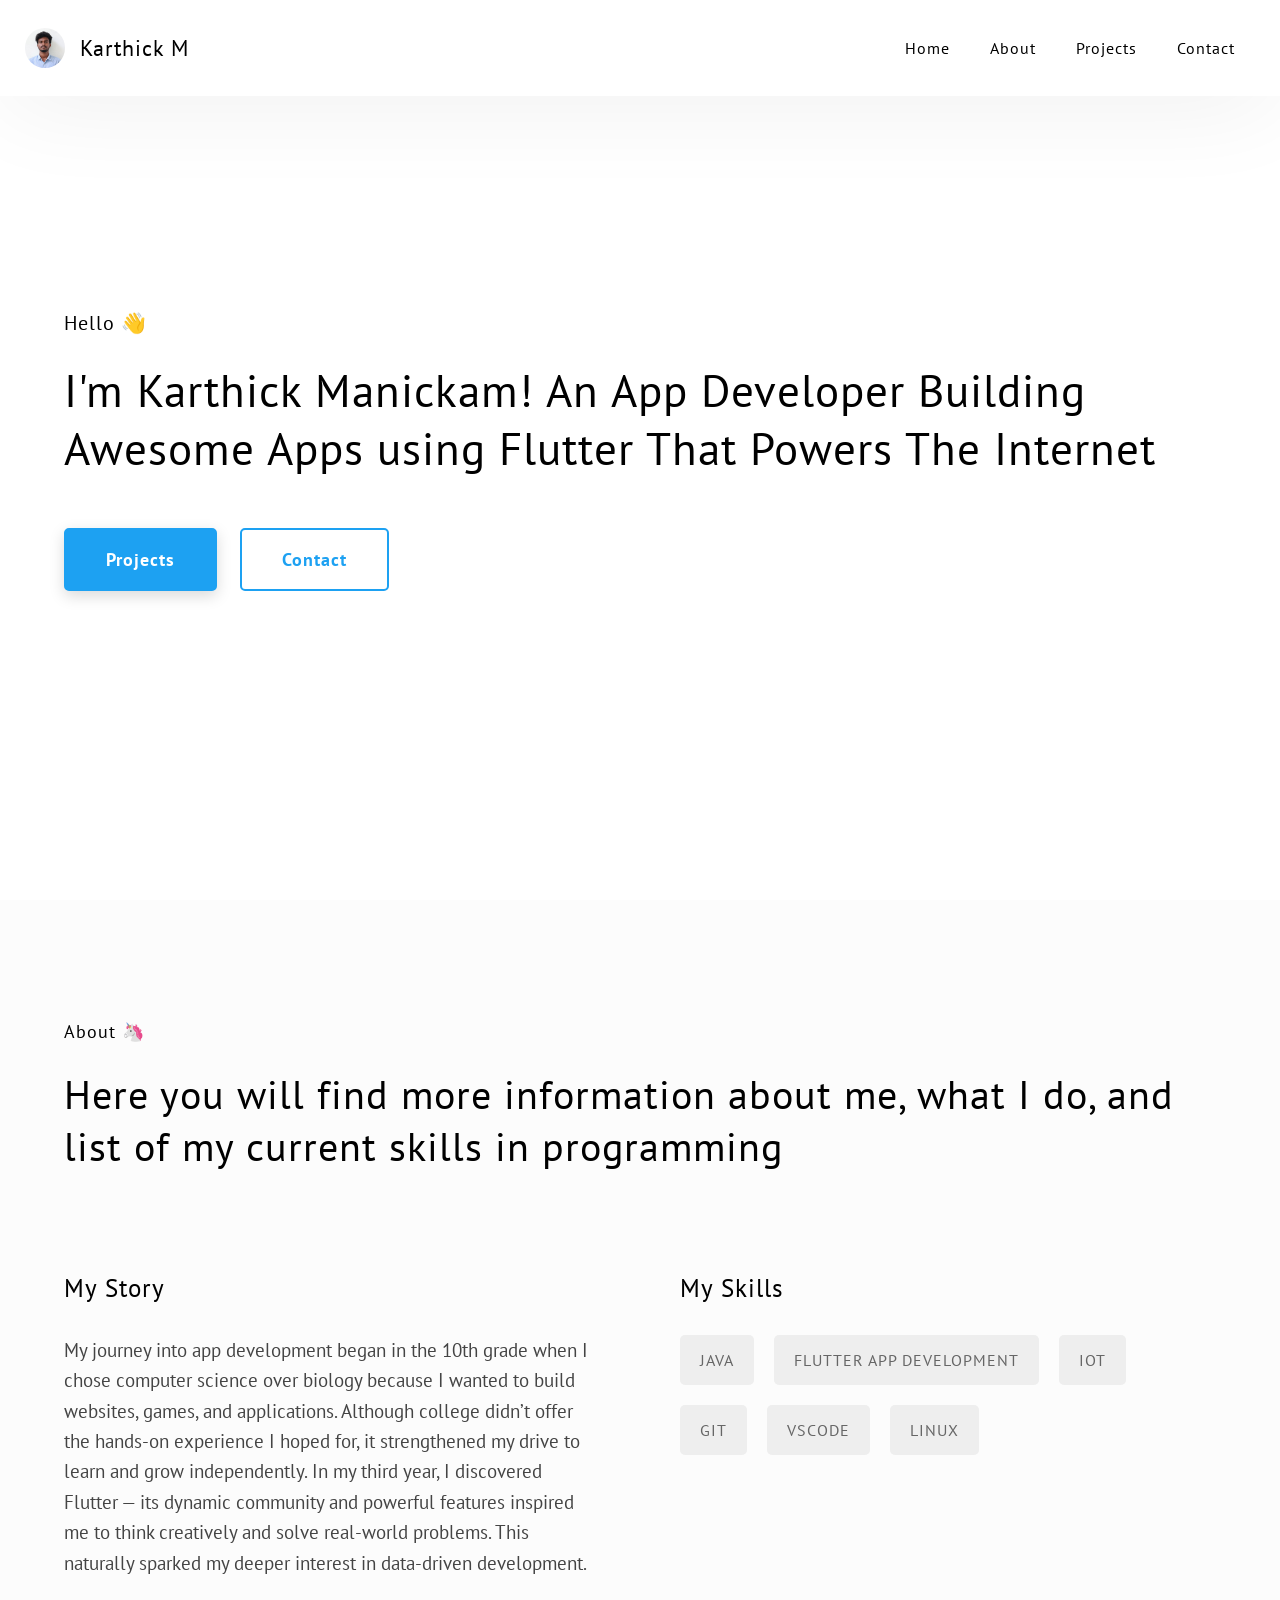
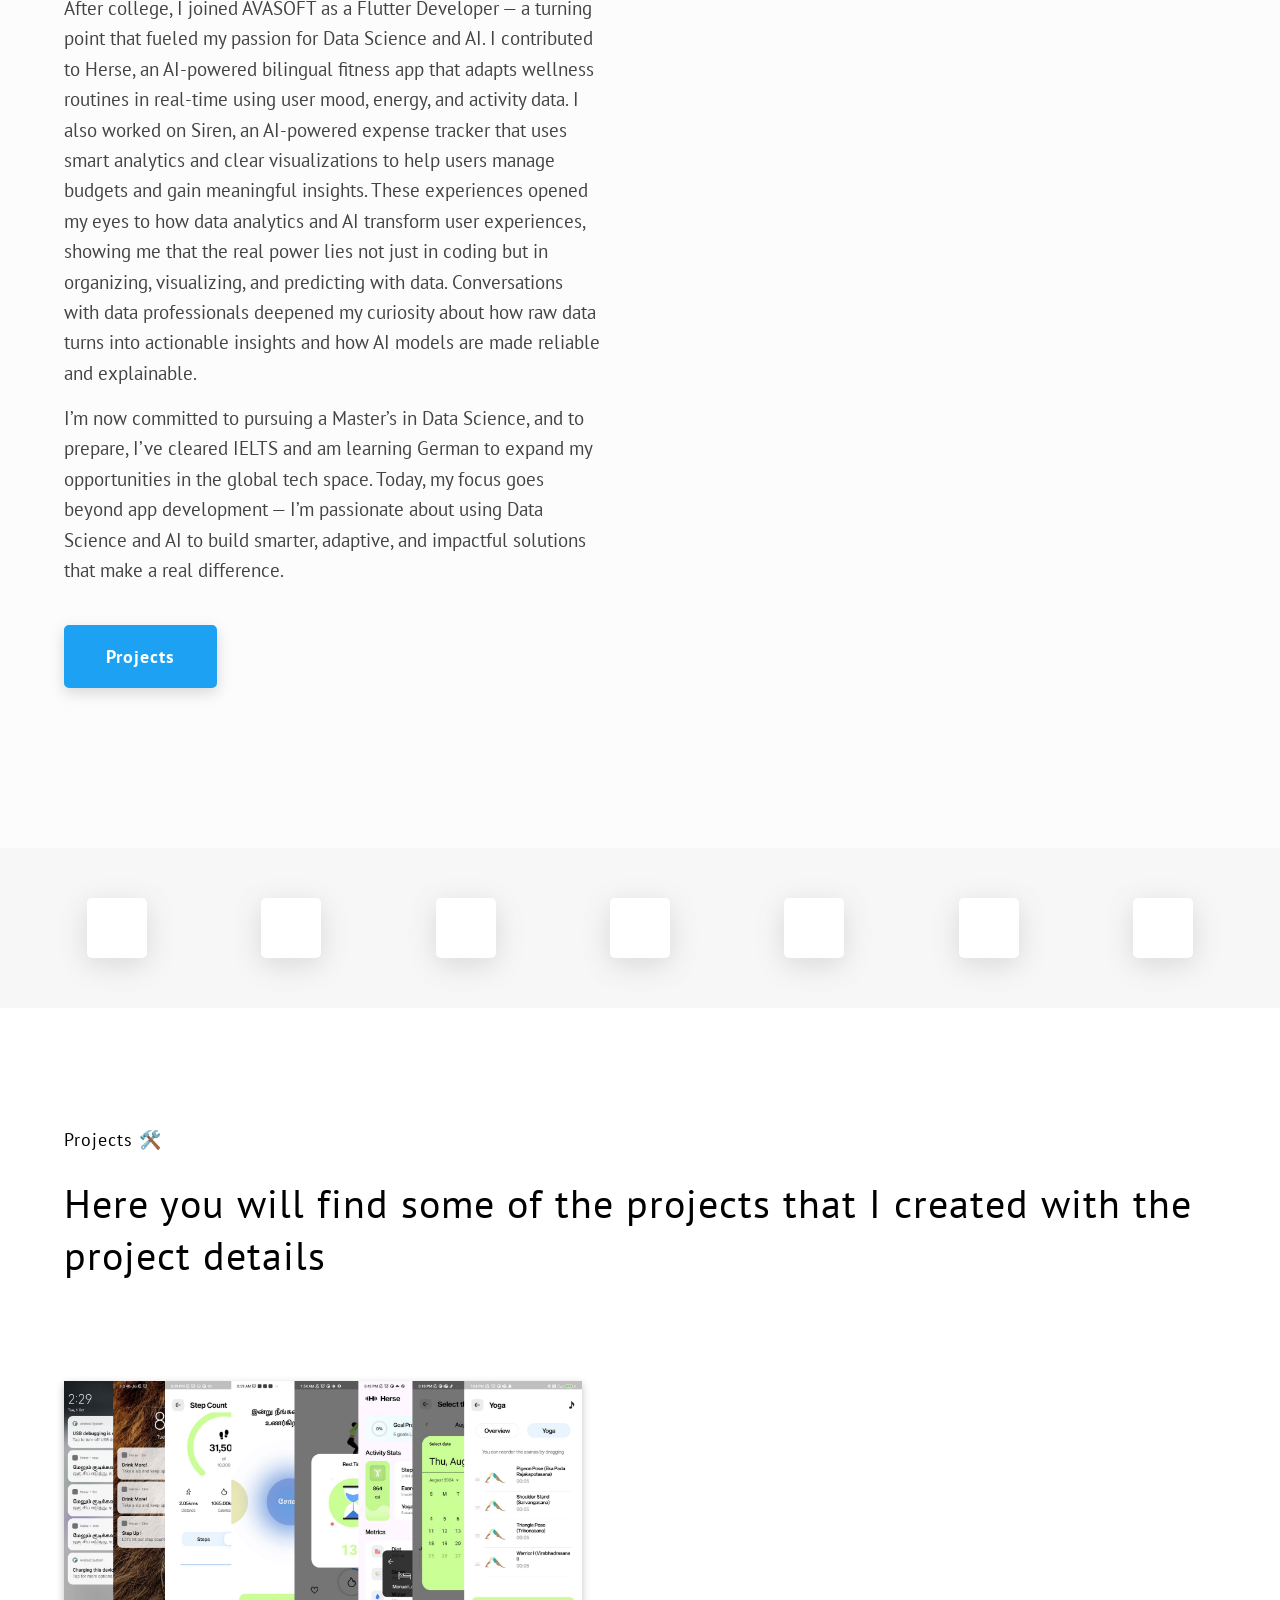
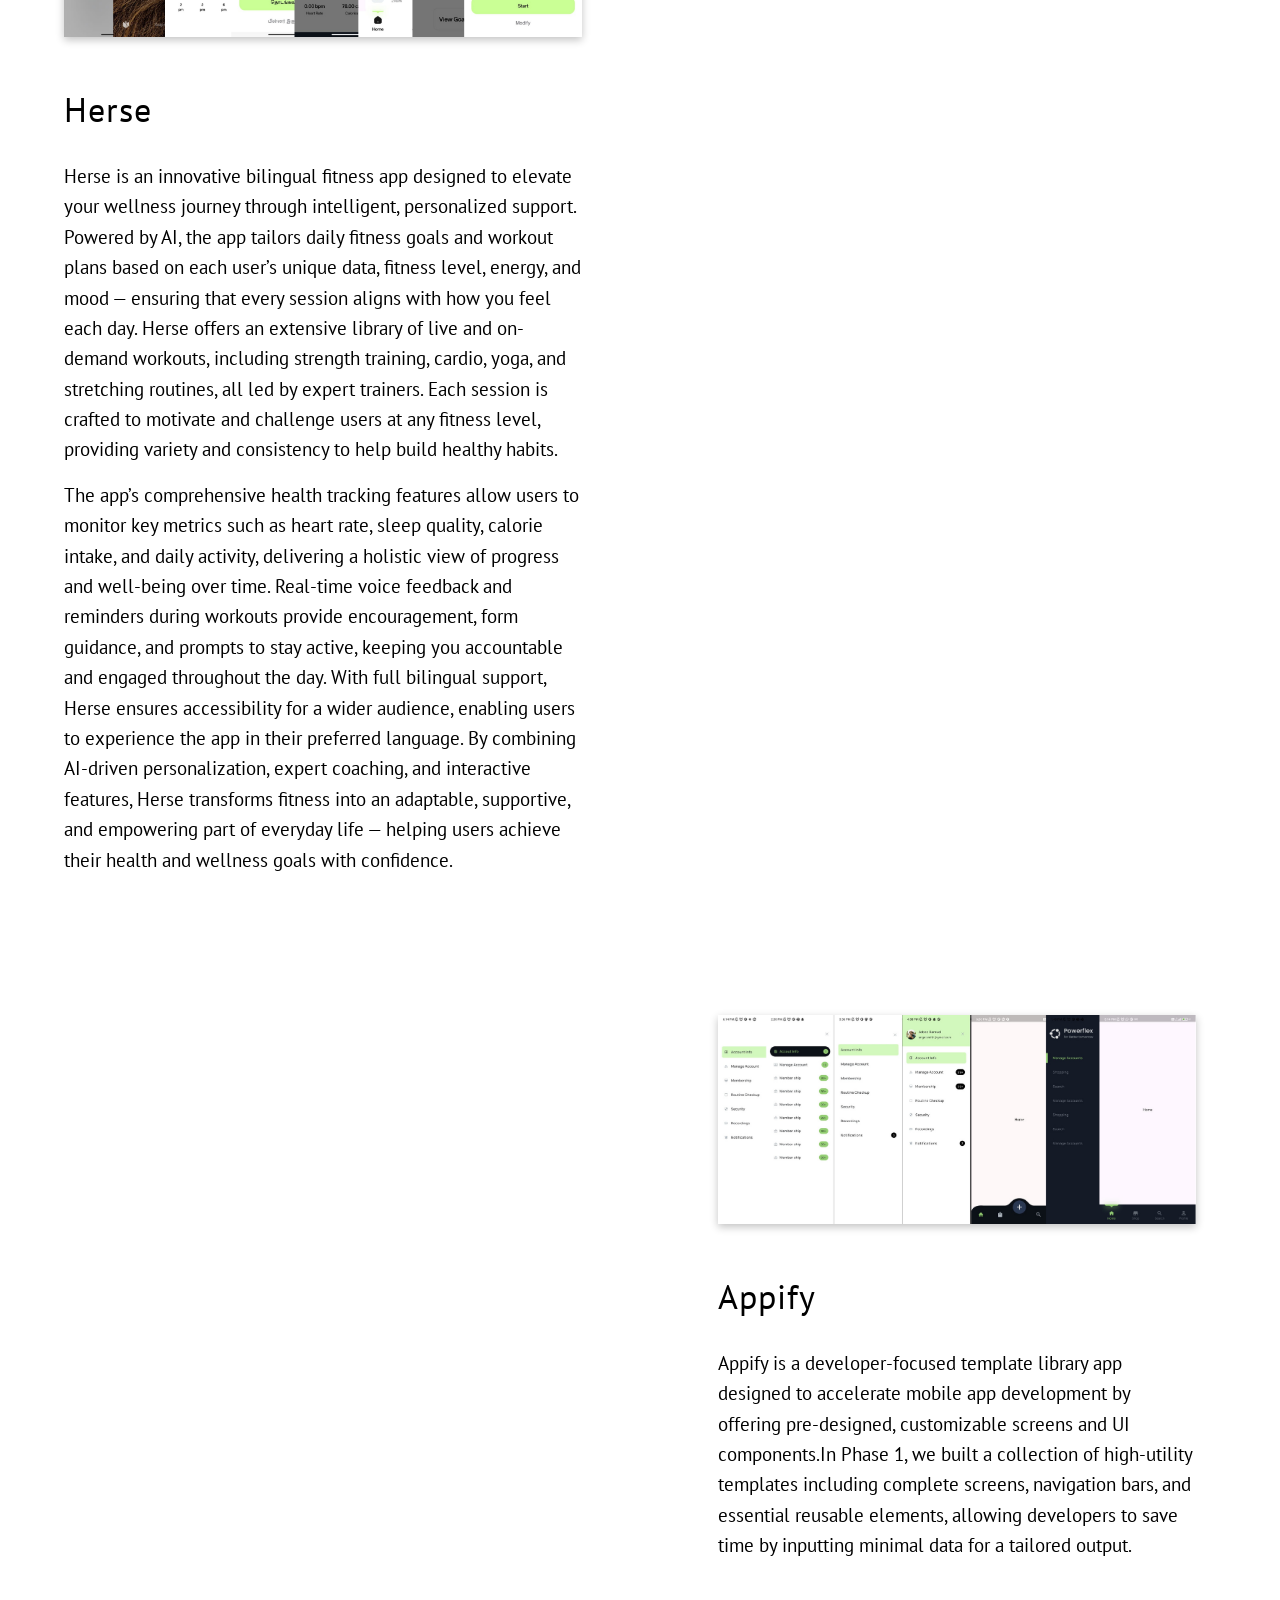
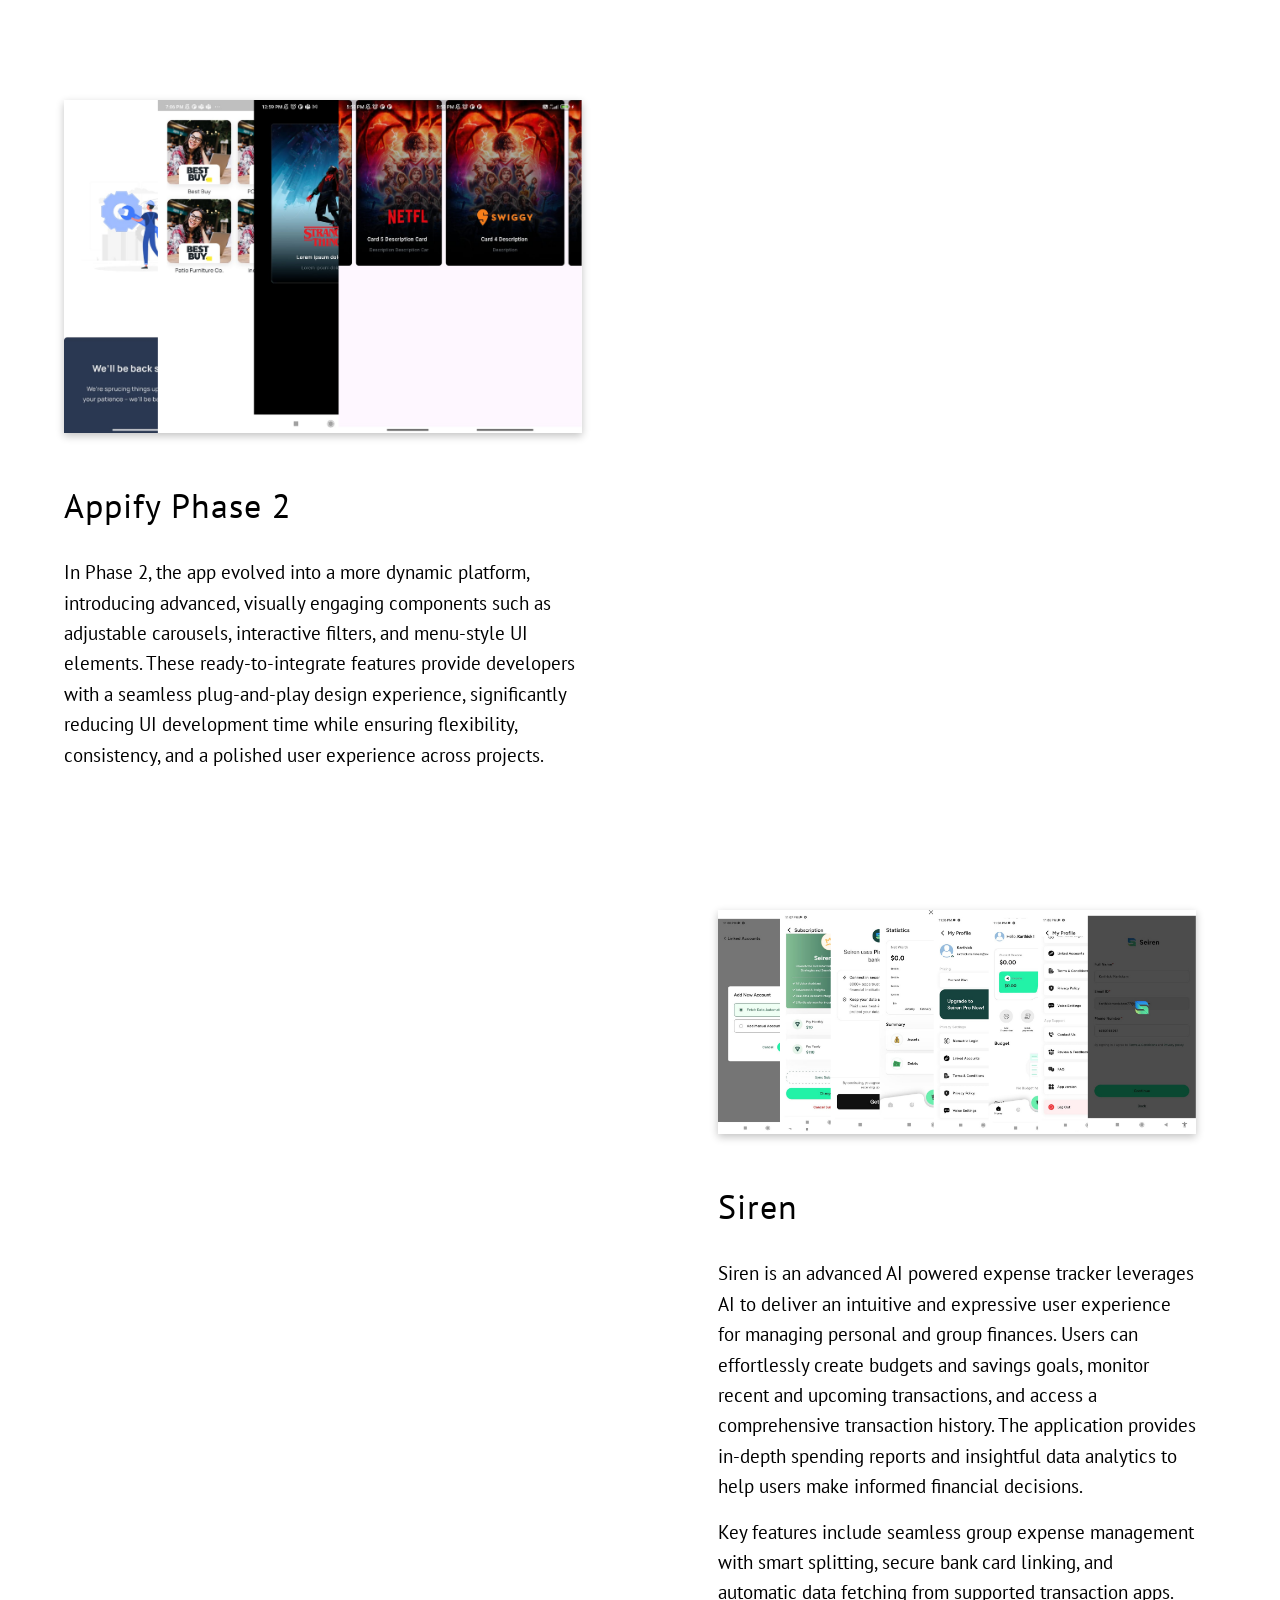
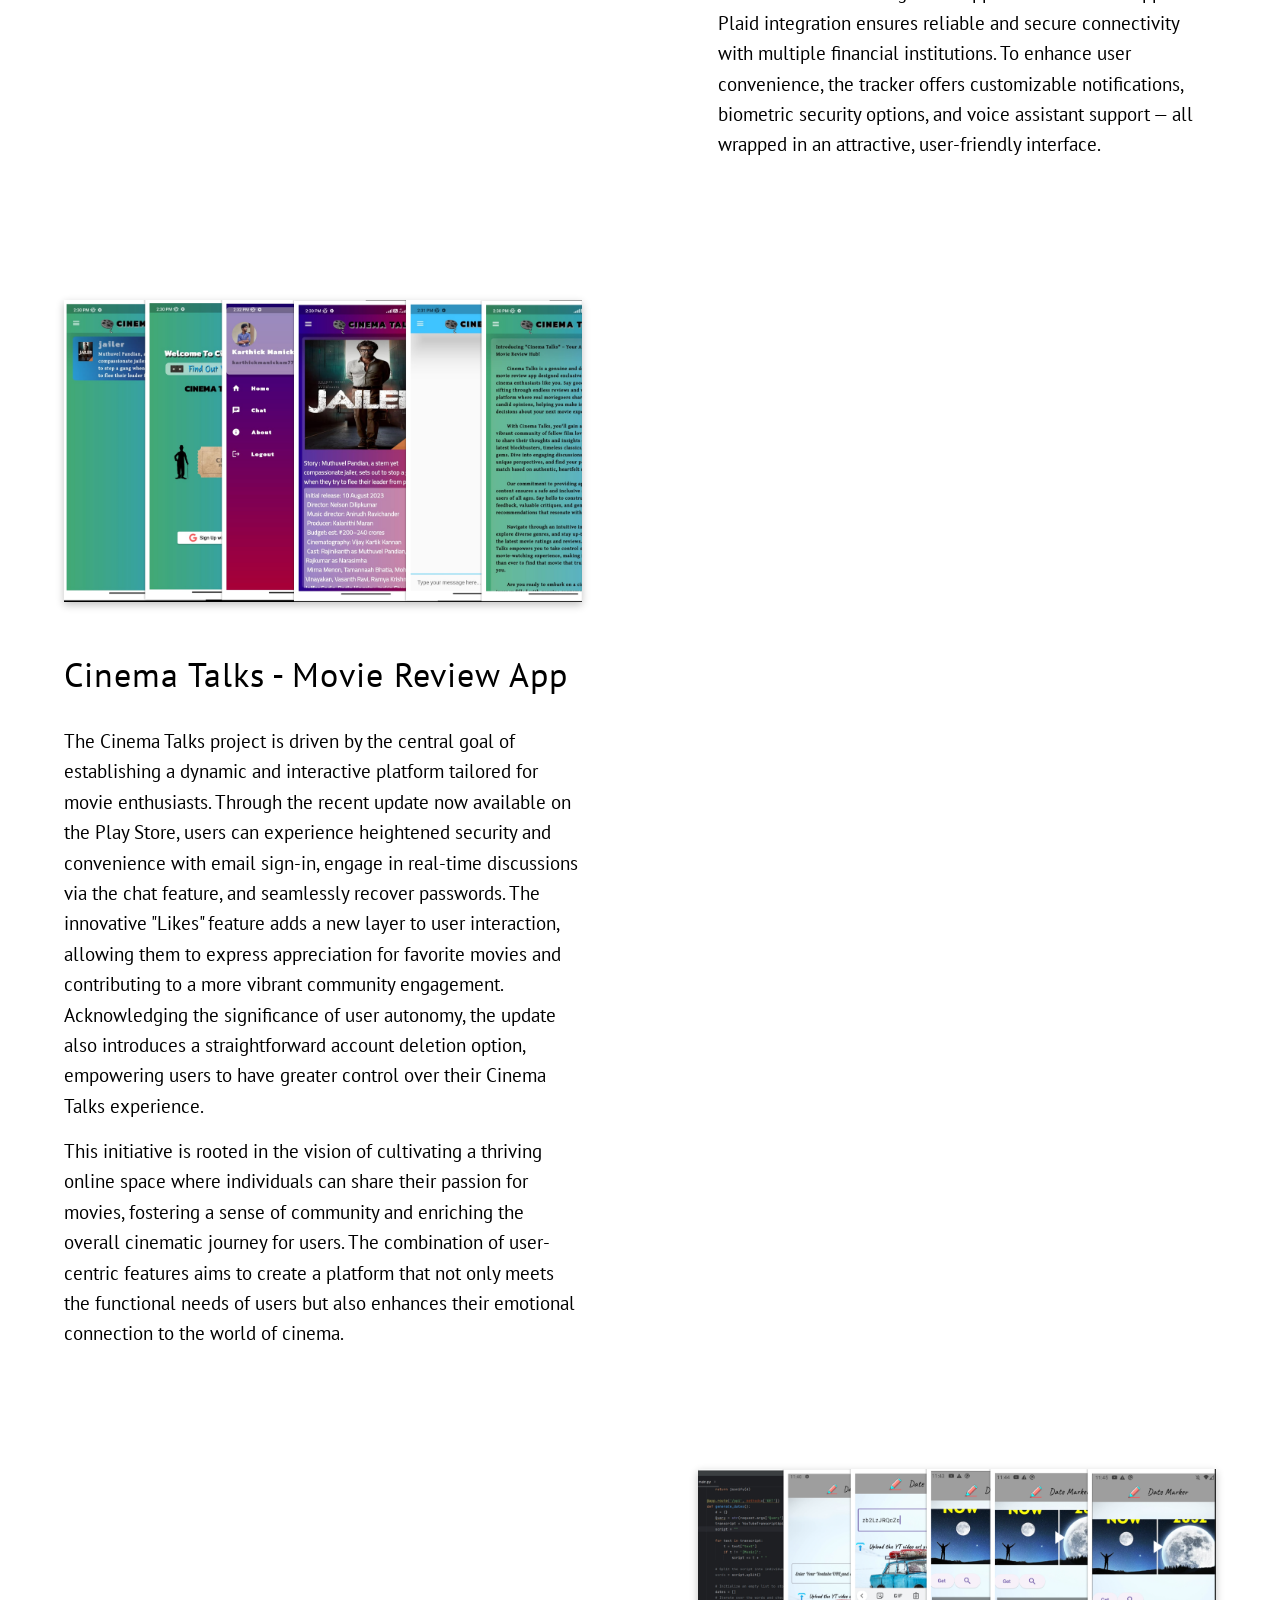
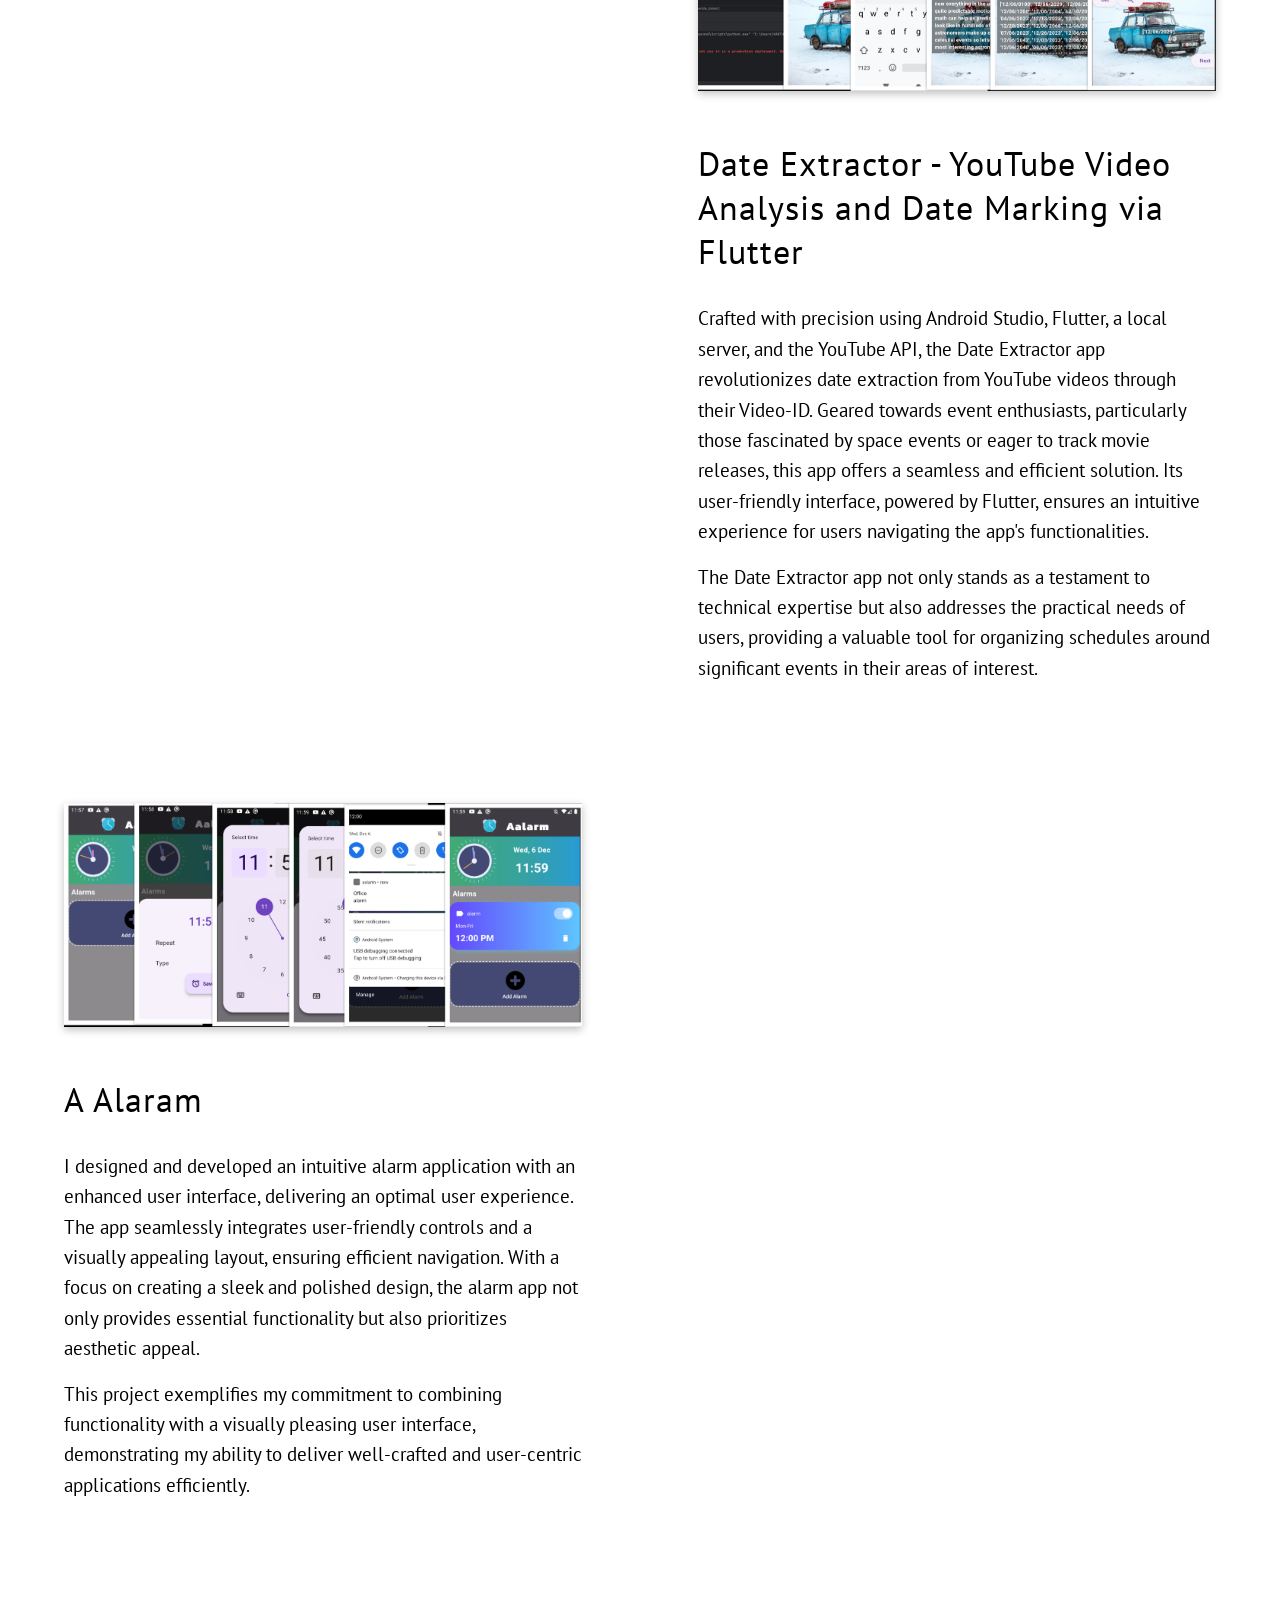
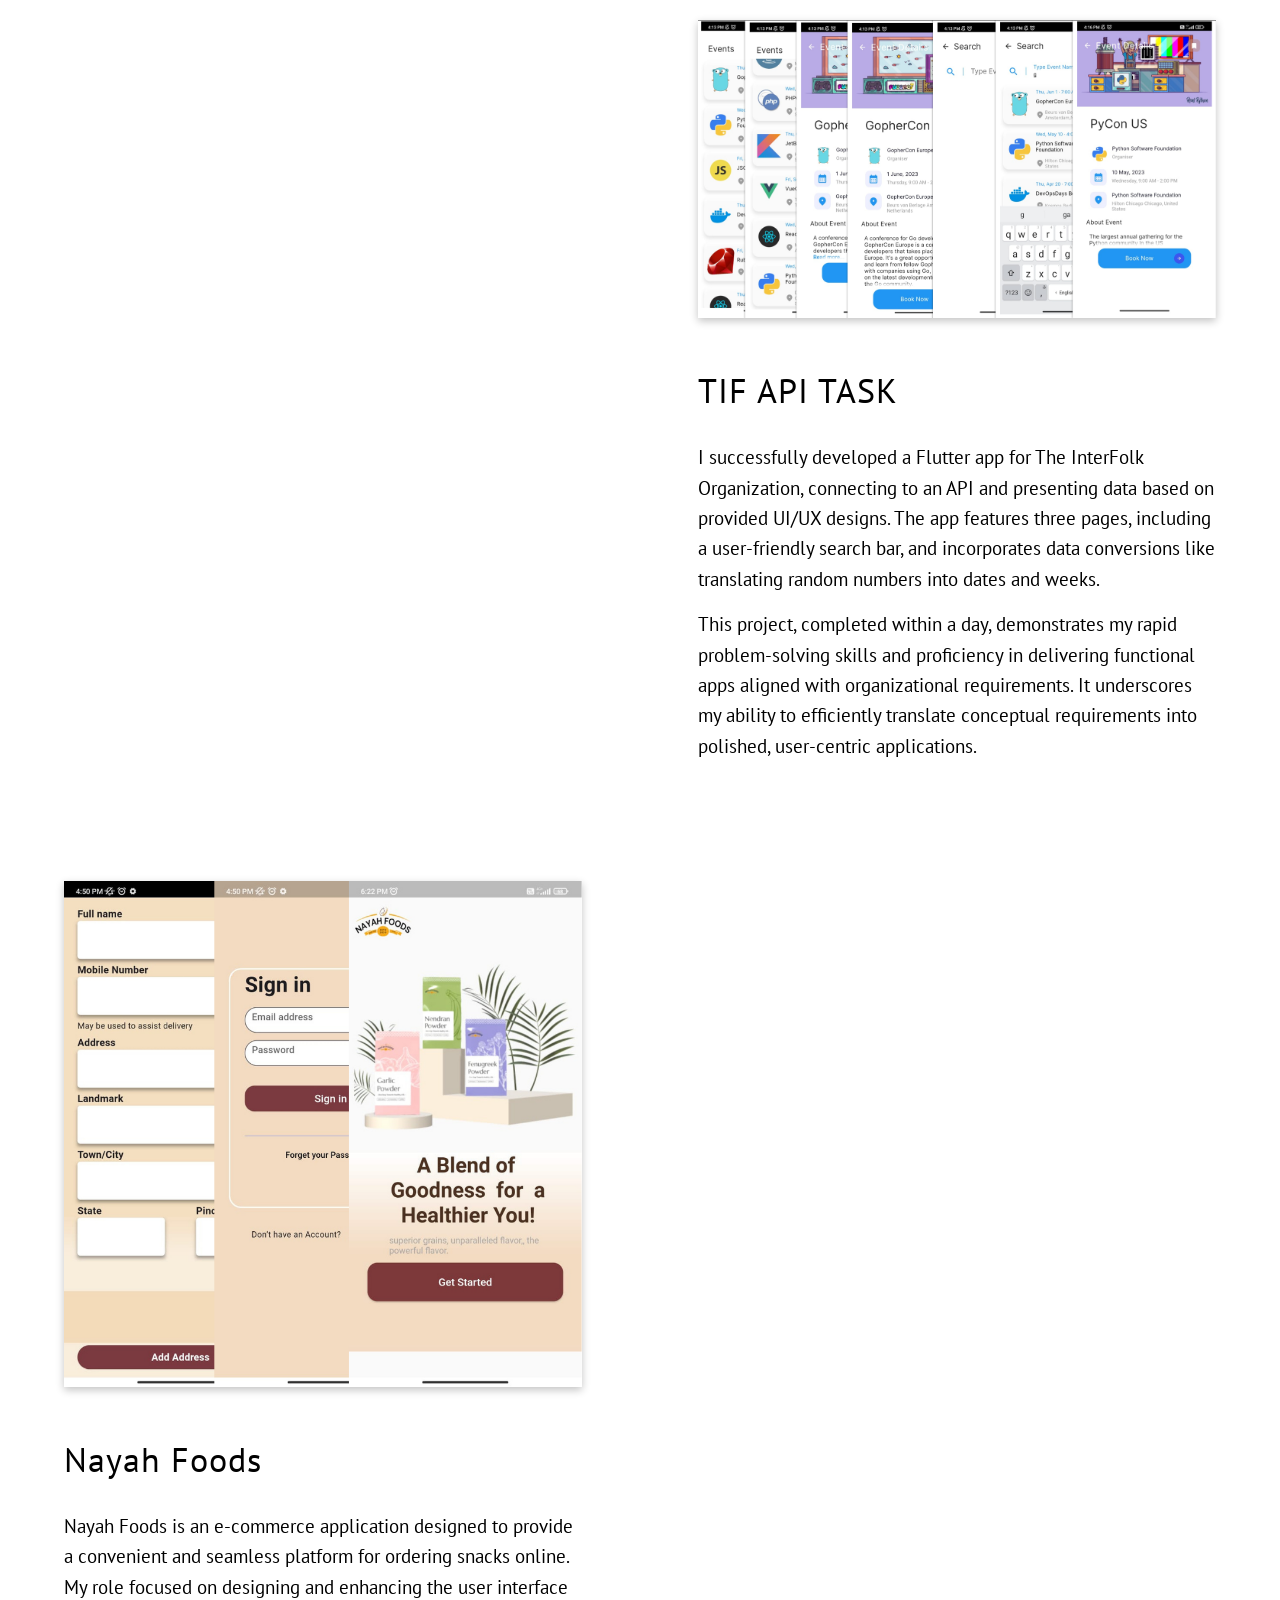
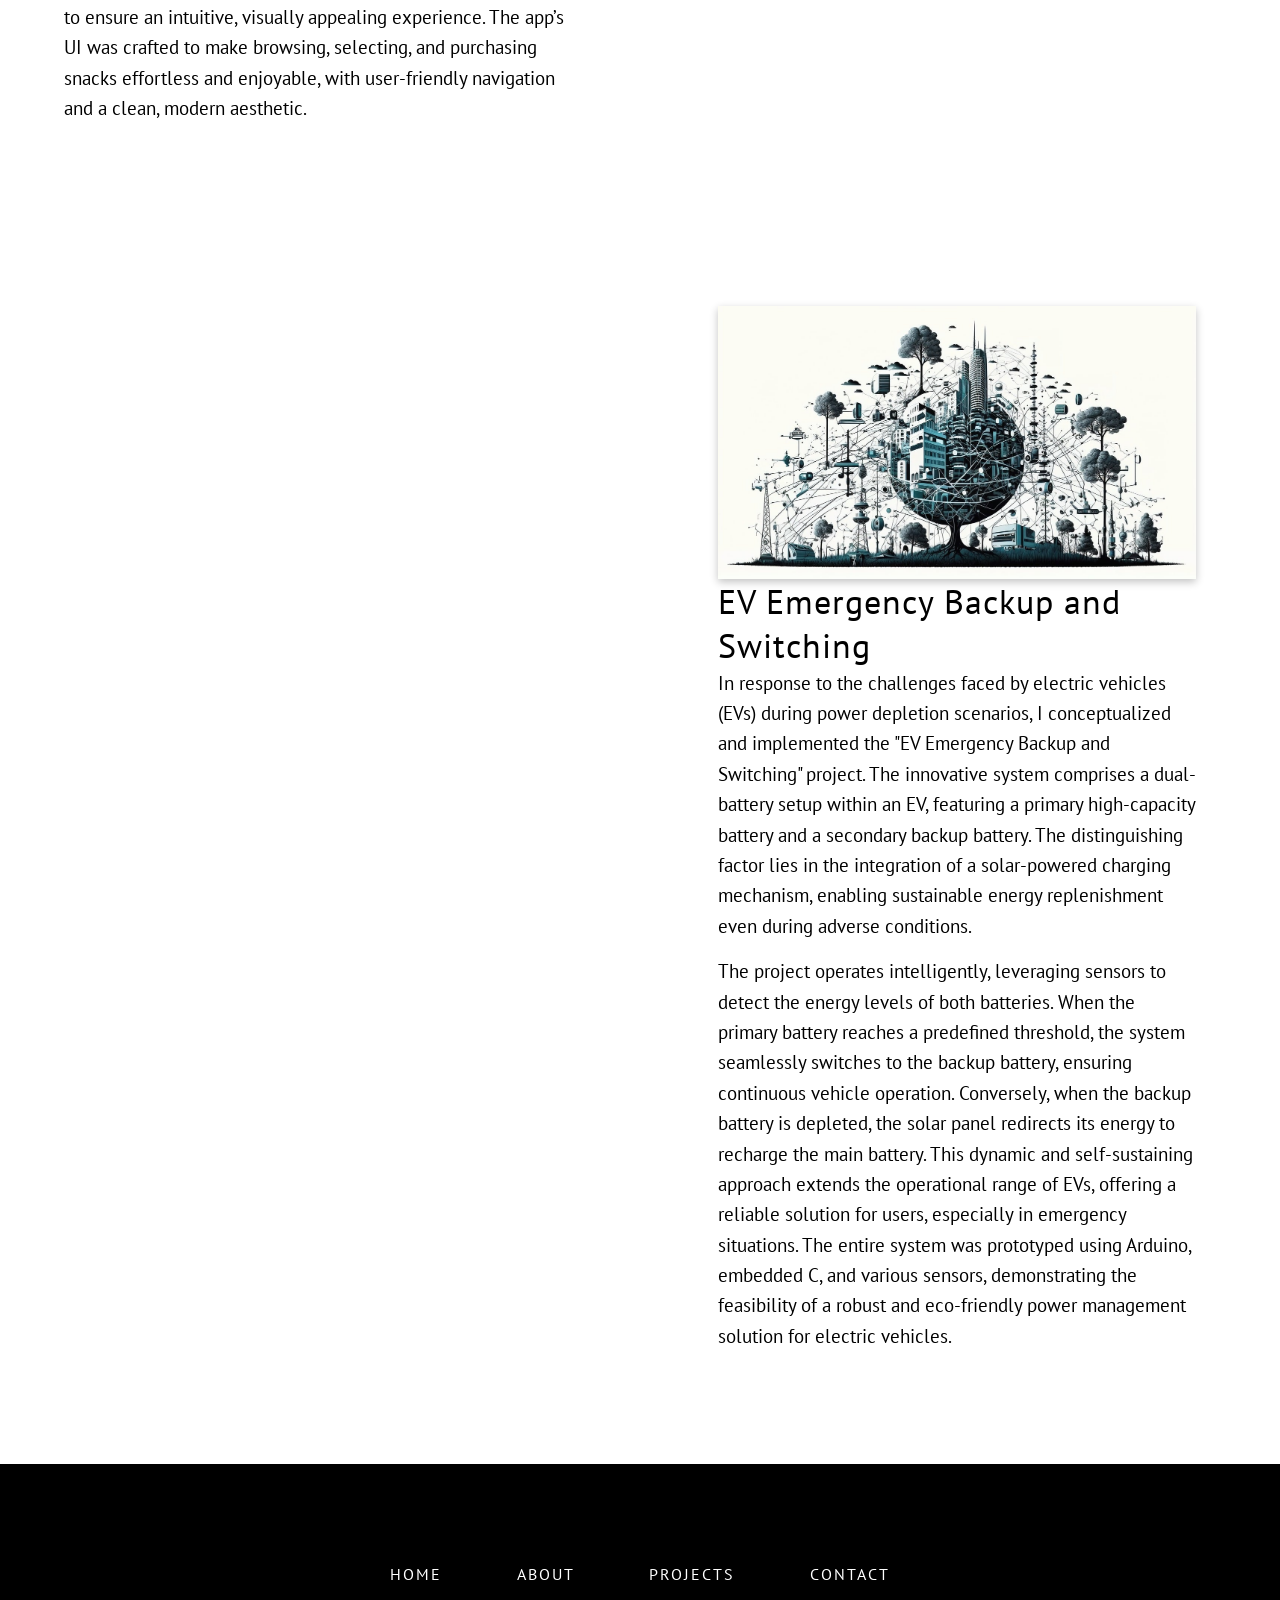
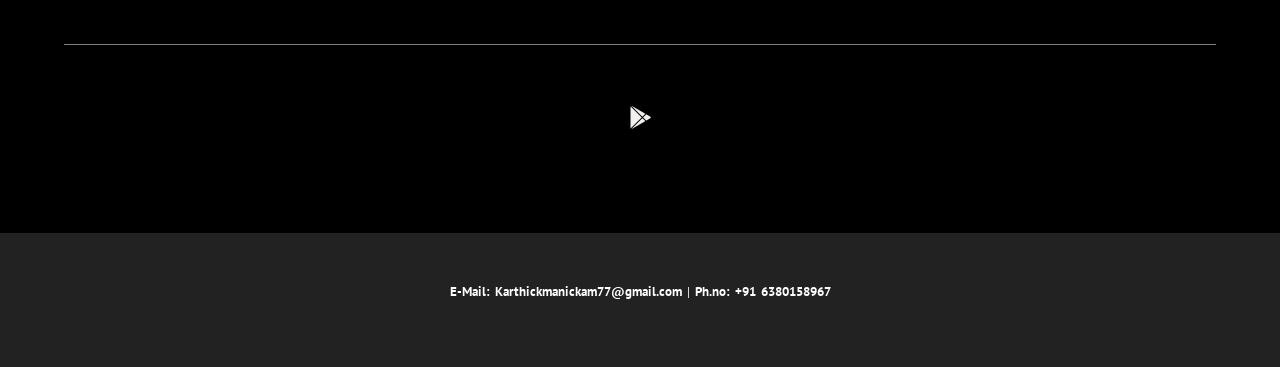
==== WowFolio-main/firehost/public/index.html @ f72e6ee5 "first commit" ====
<!DOCTYPE html>
<html lang="en">

<head>
  <meta charset="UTF-8" />
  <meta http-equiv="X-UA-Compatible" content="IE=edge" />
  <meta name="viewport" content="width=device-width, initial-scale=1.0" />
  <link rel="stylesheet" href="style.css" />
  <link rel="preconnect" href="https://fonts.googleapis.com" />
  <link rel="preconnect" href="https://fonts.gstatic.com" crossorigin />
  <link href="https://fonts.googleapis.com/css2?family=PT+Sans:wght@400;700&display=swap" rel="stylesheet" />
  <link rel="stylesheet" href="https://cdn.jsdelivr.net/gh/devicons/devicon@v2.14.0/devicon.min.css" />
  <!-- <title>My Portfolio - App Developer</title> -->
  <meta name="description" content="My Portfolio" />
</head>

<body>
  <header class="main-header" >
    <div class="main-header__logo-container">
      <div class="main-header__logo-img-cont">
        <img
          src="./assets/current.jpg"
          alt="logo Image" class="main-header__logo-img" />
      </div>
      <h4 class="main-header__logo-text">Karthick M</h4>
    </div>
    <nav class="main-header__navigation">
      <ul class="main-header__navigation-links">
        <li class="main-header__navigation-link"><a href="./index.html"> Home </a></li>
        <li class="main-header__navigation-link"><a href="./index.html#about"> About </a></li>
        <li class="main-header__navigation-link">
          <a href="./index.html#projects"> Projects </a>
        </li>
        <li class="main-header__navigation-link"><a href="./index.html#contact" href=""> Contact </a></li>
      </ul>
    </nav>
    <div class="main-header__sm-scr-nav-btn">
      <div class="main-header__sm-scr-nav-btn-line"></div>
      <div class="main-header__sm-scr-nav-btn-line"></div>
    </div>
    <div class="main-header__sm-menu">
      <div class="main-header__sm-menu-close">

      </div>
      <ul class="main-header__sm-menu-links">
        <li>
          <a class="main-header__sm-menu-link main-header__sm-menu-link--1" name="home-hero">Home</a>
        </li>

        <li>
          <a class="main-header__sm-menu-link main-header__sm-menu-link--2" name="about">About</a>
        </li>
        <li>
          <a class="main-header__sm-menu-link main-header__sm-menu-link--3" name="projects">Projects</a>
        </li>
        <li>
          <a class="main-header__sm-menu-link main-header__sm-menu-link--4" name="contact">Contact</a>
        </li>
      </ul>
    </div>
    <!-- <button class="btn btn-theme btn-sm">Download CV</button> -->
  </header>

  <!--Remove or Comment out this theme selector code when you are done with choosing the right color for your theme so this color selector don't appear when you host the site online-->
  <!-- <div class="themeClrSelector">
    <input placeholder="Color Selector" type="color" value="#1DA1F2" class="themeClrSelector__input" />
    <img alt="theme color tester" src="https://img.icons8.com/fluent/48/000000/rgb-circle-1.png"
      class="themeClrSelector__img" />
  </div> -->
  <!---->

  <section id="home-hero" class="home-hero">
    <div class="home-hero__content">
      <div class="home-hero__info">
        <h1 class="heading-primary home-hero__heading-primary">
          <span class="heading-primary__sm"> Hello 👋</span>
          <span class="heading-primary__main">
            I'm Karthick Manickam! An App Developer Building Awesome Apps using Flutter That Powers The Internet
          </span>
        </h1>
        <a href="./index.html#projects"><button class="btn btn-theme home-hero__btn-theme">Projects</button></a>
        <a href="./index.html#contact"><button class="btn btn-inv home-hero__btn-theme">Contact</button></a>
      </div>
    </div>
  </section>
  <section id="about" class="about main-section">
    <div class="main-container">
      <h2 class="heading-secondary projects__heading-secondary">
        <span class="heading-secondary__sm"> About 🦄</span>
        <span class="heading-secondary__main">
          Here you will find more information about me, what I do, and list of my current skills in programming
      </h2>
      <div class="main-section__content">
        <div class="about__info">
          <div class="about__main-info">
            <h3 class="heading-quaternary about__heading-quaternary">
              My Story
            </h3>
            <p class="text-primary about__text-primary">
              <span>
                My journey into app development began in the 10th grade when I chose computer science over biology because I wanted to build websites, games, and applications. Although college didn’t offer the hands-on experience I hoped for, it strengthened my drive to learn and grow independently.

In my third year, I discovered Flutter — its dynamic community and powerful features inspired me to think creatively and solve real-world problems. This naturally sparked my deeper interest in data-driven development.
              </span>
              <span>
                After college, I joined AVASOFT as a Flutter Developer — a turning point that fueled my passion for Data Science and AI. I contributed to Herse, an AI-powered bilingual fitness app that adapts wellness routines in real-time using user mood, energy, and activity data. I also worked on Siren, an AI-powered expense tracker that uses smart analytics and clear visualizations to help users manage budgets and gain meaningful insights.

These experiences opened my eyes to how data analytics and AI transform user experiences, showing me that the real power lies not just in coding but in organizing, visualizing, and predicting with data. Conversations with data professionals deepened my curiosity about how raw data turns into actionable insights and how AI models are made reliable and explainable.
              </span>
              <span>
                I’m now committed to pursuing a Master’s in Data Science, and to prepare, I’ve cleared IELTS and am learning German to expand my opportunities in the global tech space.

Today, my focus goes beyond app development — I’m passionate about using Data Science and AI to build smarter, adaptive, and impactful solutions that make a real difference.
              </span>
            </p>
            <a href="./index.html#projects"><button class="btn btn-theme about__btn-theme">Projects</button></a>
          </div>
          <div class="about__skill-info">
            <h3 class="heading-quaternary about__heading-quaternary">
              My Skills
            </h3>
            <ul class="about__skills">
              <li class="about__skill">JAVA</li>
              <li class="about__skill">Flutter APP Development</li>
              <li class="about__skill">IoT</li>
              
              <li class="about__skill">git</li>
              <li class="about__skill">vscode</li>
              <li class="about__skill">linux</li>
              
             
            </ul>
          </div>
        </div>
      </div>
    </div>
  </section>
  <section class="skills-showcase">
    <ul class="skills-showcase__list">
      <li class="skills-showcase__list-item">
        <i class="devicon-java-plain"></i>
      </li>
      <li class="skills-showcase__list-item">
        <i class="devicon-github-original"></i>
      </li>
      <li class="skills-showcase__list-item">
        <i class="devicon-vscode-plain"></i>
      </li>
      <li class="skills-showcase__list-item">
        <i class="devicon-embeddedc-plain"></i>
      </li>
      <li class="skills-showcase__list-item">
        <i class="devicon-git-plain"></i>
      </li>

      <li class="skills-showcase__list-item">
        <i class="devicon-android-plain"></i>
      </li>
      <li class="skills-showcase__list-item">
        <i class="devicon-python-plain"></i>
      </li>
    </ul>
  </section>
  <section id="projects" class="projects main-section" >
    <div class="main-container">
      <h2 class="heading-secondary projects__heading-secondary">
        <span class="heading-secondary__sm"> Projects 🛠️</span>
        <span class="heading-secondary__main">
          Here you will find some of the projects that I created with the project details
        </span>
      </h2>
      <div class="main-section__content" >
        <div class="projects__list">
                <!-- HERSE CONTENT -->
          <div class="projects__list-item">
            <div class="projects__list-item-count">
              <span class="projects__list-item-count-num"> 1 </span>
              <span class="projects__list-item-count-line"> </span>
              <span class="projects__list-item-count-end-dot"> </span>
            </div>
          <div class="projects__list-item-details">
            <div class="projects__list-item-img-cont">
              <img src="./assets/Herse.png" alt="Project Image" class="projects__list-item-img" />
            </div>
            <h3 class="heading-tertiary projects__list-item-heading-tertiary">
              Herse
            </h3>
            <!-- <hr class="projects__title-text-divider" /> -->
    
            <p class="text-primary projects__list-item-text-primary">
              <span>
                Herse is an innovative bilingual fitness app designed to elevate your wellness journey through intelligent, personalized support. Powered by AI, the app tailors daily fitness goals and workout plans based on each user’s unique data, fitness level, energy, and mood — ensuring that every session aligns with how you feel each day.

                Herse offers an extensive library of live and on-demand workouts, including strength training, cardio, yoga, and stretching routines, all led by expert trainers. Each session is crafted to motivate and challenge users at any fitness level, providing variety and consistency to help build healthy habits.
              </span>
              <span>
                The app’s comprehensive health tracking features allow users to monitor key metrics such as heart rate, sleep quality, calorie intake, and daily activity, delivering a holistic view of progress and well-being over time. Real-time voice feedback and reminders during workouts provide encouragement, form guidance, and prompts to stay active, keeping you accountable and engaged throughout the day. 
                
                With full bilingual support, Herse ensures accessibility for a wider audience, enabling users to experience the app in their preferred language. By combining AI-driven personalization, expert coaching, and interactive features, Herse transforms fitness into an adaptable, supportive, and empowering part of everyday life — helping users achieve their health and wellness goals with confidence.

              </span>
            </p>
          </div>
          </div>


          <!-- APPIFY CONTENT -->
          <div class="projects__list-item projects__list-item--inv">
            <div class="projects__list-itemm-details">
              <div class="projects__list-item-img-cont">
                <img src="./assets/Appify.png" alt="Project Image" class="projects__list-item-img" />
              </div>
              <div class="projects__list-item-text-container"> <!-- Add this container -->
                <h3 class="heading-tertiary projects__list-item-heading-tertiary">
                  Appify
                </h3>
        
                <p class="text-primary projects__list-item-text-primary">
                  <span>
                    Appify is a developer-focused template library app designed to accelerate mobile app development by offering pre-designed, customizable screens and UI components.In Phase 1, we built a collection of high-utility templates including complete screens, navigation bars, and essential reusable elements, allowing developers to save time by inputting minimal data for a tailored output.
                  </span>
                </p>
              </div>
            </div>
          </div>

          <!-- APPIFY PHASE 2 CONTENT -->

          <div class="projects__list-item">
            <div class="projects__list-item-count">
              <span class="projects__list-item-count-num"> 2 </span>
              <span class="projects__list-item-count-line"> </span>
              <span class="projects__list-item-count-end-dot"> </span>
            </div>
          <div class="projects__list-item-details">
            <div class="projects__list-item-img-cont">
              <img src="./assets/Appify 2.png" alt="Project Image" class="projects__list-item-img" />
            </div>
            <h3 class="heading-tertiary projects__list-item-heading-tertiary">
              Appify Phase 2
            </h3>
            <!-- <hr class="projects__title-text-divider" /> -->
    
            <p class="text-primary projects__list-item-text-primary">
              <span>
                In Phase 2, the app evolved into a more dynamic platform, introducing advanced, visually engaging components such as adjustable carousels, interactive filters, and menu-style UI elements. These ready-to-integrate features provide developers with a seamless plug-and-play design experience, significantly reducing UI development time while ensuring flexibility, consistency, and a polished user experience across projects.
              </span>
            </p>
          </div>
          </div>

          <!-- SIREN CONTENT -->
          <div class="projects__list-item projects__list-item--inv">
            <div class="projects__list-itemm-details">
              <div class="projects__list-item-img-cont">
                <img src="./assets/Siren.png" alt="Project Image" class="projects__list-item-img" />
              </div>
              <div class="projects__list-item-text-container"> <!-- Add this container -->
                <h3 class="heading-tertiary projects__list-item-heading-tertiary">
                  Siren
                </h3>
        
                <p class="text-primary projects__list-item-text-primary">
                  <span>
                    Siren is an advanced AI powered expense tracker leverages AI to deliver an intuitive and expressive user experience for managing personal and group finances. Users can effortlessly create budgets and savings goals, monitor recent and upcoming transactions, and access a comprehensive transaction history. The application provides in-depth spending reports and insightful data analytics to help users make informed financial decisions.
                  </span>
                   <span>
                    Key features include seamless group expense management with smart splitting, secure bank card linking, and automatic data fetching from supported transaction apps. Plaid integration ensures reliable and secure connectivity with multiple financial institutions. To enhance user convenience, the tracker offers customizable notifications, biometric security options, and voice assistant support — all wrapped in an attractive, user-friendly interface.
                  </span>
                </p>
              </div>
            </div>
          </div>




          <div class="projects__list-item" >
            <div class="projects__list-item-count">
              <span class="projects__list-item-count-num"> 9 </span>
              <span class="projects__list-item-count-line"> </span>
              <span class="projects__list-item-count-end-dot"> </span>
            </div>
            <div class="projects__list-item-details">
              <div class="projects__list-item-img-cont">
                <img src="./assets/collage_cinema_talk.jpg" alt="Project Image" class="projects__list-item-img" />
              </div>
              <h3 class="heading-tertiary projects__list-item-heading-tertiary">
                Cinema Talks - Movie Review App
              </h3>
              <!-- <hr class="projects__title-text-divider" /> -->

              <p class="text-primary projects__list-item-text-primary">
                <span>
                  The Cinema Talks project is driven by the central goal of establishing a dynamic and interactive platform tailored for movie enthusiasts. Through the recent update now available on the Play Store, users can experience heightened security and convenience with email sign-in, engage in real-time discussions via the chat feature, and seamlessly recover passwords. The innovative "Likes" feature adds a new layer to user interaction, allowing them to express appreciation for favorite movies and contributing to a more vibrant community engagement. Acknowledging the significance of user autonomy, the update also introduces a straightforward account deletion option, empowering users to have greater control over their Cinema Talks experience.


                </span>
                <!-- <br />
                  <br /> -->
                <span>
                  This initiative is rooted in the vision of cultivating a thriving online space where individuals can share their passion for movies, fostering a sense of community and enriching the overall cinematic journey for users. The combination of user-centric features aims to create a platform that not only meets the functional needs of users but also enhances their emotional connection to the world of cinema.
                </span>
              </p>
              <!-- <a href="https://play.google.com/store/apps/details?id=com.SThoughts.cinematalks"><button class="btn btn-theme projects__btn-theme">
                Live Link
              </button></a> -->
              <!-- <a href="https://github.com/karthickmanickam77/CINEMATALKS"><button class="btn btn-inv projects__btn-inv">Code Link</button></a> -->
            </div>
          </div>
          <div class="projects__list-item projects__list-item--inv">
            <div class="projects__list-item-details">
              <div class="projects__list-item-img-cont">
                <img src="./assets/final_project_2.jpg.png" alt="Project Image" class="projects__list-item-img" />
              </div>
              <h3 class="heading-tertiary projects__list-item-heading-tertiary">
                Date Extractor - YouTube Video Analysis and Date Marking via Flutter
              </h3>
              <!-- <hr class="projects__title-text-divider" /> -->

              <p class="text-primary projects__list-item-text-primary">
                <span>
                  Crafted with precision using Android Studio, Flutter, a local server, and the YouTube API, the Date Extractor app revolutionizes date extraction from YouTube videos through their Video-ID. Geared towards event enthusiasts, particularly those fascinated by space events or eager to track movie releases, this app offers a seamless and efficient solution. Its user-friendly interface, powered by Flutter, ensures an intuitive experience for users navigating the app's functionalities.


                </span>
                <!-- <br />
                  <br /> -->
                <span>
                  The Date Extractor app not only stands as a testament to technical expertise but also addresses the practical needs of users, providing a valuable tool for organizing schedules around significant events in their areas of interest.
                </span>
              </p>
              
              <!-- <a href="https://github.com/karthickmanickam77/Date_Marker"><button class="btn btn-inv projects__btn-inv">Code Link</button></a> -->
            </div>
            <div class="projects__list-item-count">
              <span class="projects__list-item-count-num"> 2 </span>
              <span class="projects__list-item-count-line"> </span>
              <span class="projects__list-item-count-end-dot"> </span>
            </div>
          </div>
          <div class="projects__list-item">
            <div class="projects__list-item-count">
              <span class="projects__list-item-count-num"> 3 </span>
              <span class="projects__list-item-count-line"> </span>
              <span class="projects__list-item-count-end-dot"> </span>
            </div>
            <div class="projects__list-item-details">
              <div class="projects__list-item-img-cont">
                <img src="./assets/alaram.jpg" alt="Project Image" class="projects__list-item-img" />
              </div>
              <h3 class="heading-tertiary projects__list-item-heading-tertiary">
                A Alaram
              </h3>
              <!-- <hr class="projects__title-text-divider" /> -->

              <p class="text-primary projects__list-item-text-primary">
                <span>
                  I designed and developed an intuitive alarm application with an enhanced user interface, delivering an optimal user experience. The app seamlessly integrates user-friendly controls and a visually appealing layout, ensuring efficient navigation. With a focus on creating a sleek and polished design, the alarm app not only provides essential functionality but also prioritizes aesthetic appeal.
                </span>
                <!-- <br />
                  <br /> -->
                <span>
                  This project exemplifies my commitment to combining functionality with a visually pleasing user interface, demonstrating my ability to deliver well-crafted and user-centric applications efficiently.
                </span>
              </p>
              <!-- <a href="https://play.google.com/store/apps/details?id=com.SThoughts.Aalarm"><button class="btn btn-theme projects__btn-theme">
                Live Link
              </button></a> -->
              <!-- <a href="https://github.com/karthickmanickam77/Aaalarm"><button class="btn btn-inv projects__btn-inv">Code Link</button></a> -->
            </div>
          </div>
          <div class="projects__list-item projects__list-item--inv">
            <div class="projects__list-item-details">
              <div class="projects__list-item-img-cont">
                <img src="./assets/Alaram_col.jpg" alt="Project Image" class="projects__list-item-img" />
              </div>
              <h3 class="heading-tertiary projects__list-item-heading-tertiary">
                TIF API TASK
              </h3>
              <!-- <hr class="projects__title-text-divider" /> -->

              <p class="text-primary projects__list-item-text-primary">
                <span>
                  I successfully developed a Flutter app for The InterFolk Organization, connecting to an API and presenting data based on provided UI/UX designs. The app features three pages, including a user-friendly search bar, and incorporates data conversions like translating random numbers into dates and weeks.
                </span>
                <!-- <br />
                  <br /> -->
                <span>
                  This project, completed within a day, demonstrates my rapid problem-solving skills and proficiency in delivering functional apps aligned with organizational requirements. It underscores my ability to efficiently translate conceptual requirements into polished, user-centric applications.
                </span>
              </p>
              
              <!-- <a href="https://github.com/karthickmanickam77/TIF_Task_API_Integration"><button class="btn btn-inv projects__btn-inv">Code Link</button></a> -->
              <!-- <a href="https://theinternetfolks.com/" ><button class="btn btn-theme projects__bttn-theme">
                TIF
              </button></a> -->
            </div>
            
            
            <div class="projects__list-item-count">
              <span class="projects__list-item-count-num"> 4 </span>
              <span class="projects__list-item-count-line"> </span>
              <span class="projects__list-item-count-end-dot"> </span>
            </div>
          </div>


                 <!-- NAYAH FOODS -->

          <div class="projects__list-item">
            <div class="projects__list-item-count">
              <span class="projects__list-item-count-num"> 6 </span>
              <span class="projects__list-item-count-line"> </span>
              <span class="projects__list-item-count-end-dot"> </span>
            </div>
          <div class="projects__list-item-details">
            <div class="projects__list-item-img-cont">
              <img src="./assets/Nayah foods.png" alt="Project Image" class="projects__list-item-img" />
            </div>
            <h3 class="heading-tertiary projects__list-item-heading-tertiary">
              Nayah Foods
            </h3>
            <!-- <hr class="projects__title-text-divider" /> -->
    
            <p class="text-primary projects__list-item-text-primary">
              <span>
                Nayah Foods is an e-commerce application designed to provide a convenient and seamless platform for ordering snacks online. My role focused on designing and enhancing the user interface to ensure an intuitive, visually appealing experience. The app’s UI was crafted to make browsing, selecting, and purchasing snacks effortless and enjoyable, with user-friendly navigation and a clean, modern aesthetic.
              </span>
            </p>
          </div>
          </div>
        </div>
      </div>
    </div>
  </section>
  <!-- Add this section in your HTML -->
  <section class="iot-projects">
    <div class="main-container">
      <div class="projects__list-item projects__list-item--inv">
        <div class="projects__list-itemm-details">
          <div class="projects__list-item-img-cont">
            <img src="./assets/iot-1280.jpg" alt="Project Image" class="projects__list-item-img" />
          </div>
          <div class="projects__list-item-text-container"> <!-- Add this container -->
            <h3 class="heading-tertiary projects__list-item-heading-tertiary">
              EV Emergency Backup and Switching
            </h3>
    
            <p class="text-primary projects__list-item-text-primary">
              <span>
In response to the challenges faced by electric vehicles (EVs) during power depletion scenarios, I conceptualized and implemented the "EV Emergency Backup and Switching" project. The innovative system comprises a dual-battery setup within an EV, featuring a primary high-capacity battery and a secondary backup battery. The distinguishing factor lies in the integration of a solar-powered charging mechanism, enabling sustainable energy replenishment even during adverse conditions.
              </span>
              <span>
The project operates intelligently, leveraging sensors to detect the energy levels of both batteries. When the primary battery reaches a predefined threshold, the system seamlessly switches to the backup battery, ensuring continuous vehicle operation. Conversely, when the backup battery is depleted, the solar panel redirects its energy to recharge the main battery. This dynamic and self-sustaining approach extends the operational range of EVs, offering a reliable solution for users, especially in emergency situations. The entire system was prototyped using Arduino, embedded C, and various sensors, demonstrating the feasibility of a robust and eco-friendly power management solution for electric vehicles.

              </span>
            </p>
            <br>
            
            <!-- <a href="https://github.com/karthickmanickam77/Mini-project-"><button class="btn btn-inv projects__btn-inv">Code Link</button></a> -->
            
            
          </div>
        </div>
      </div> <!-- Close .projects__list-item-details here -->
  
      


    
      <div class="projects__list-item">
        <!-- Your content for the IoT project -->
  
        <!-- Other content goes here -->
      </div>
    </div> <!-- Close .main-container here -->
  </section>
  
  

  <!-- <section id="contact" class="contact main-section">
    <div class="main-container">
      <h2 class="heading-secondary">
        <span class="heading-secondary__sm"> Contact 📞</span>
        <span class="heading-secondary__main">
          Feel free to Contact me by submitting the form below and I will get back to you as soon as possible
        </span>
      </h2>
      <div class="main-section__content">
        <div class="contact__form-cont">
          <form class="contact__form">
            <div class="contact__form-field">
              <label for="name" class="contact__form-field-label">Name</label>
              <input placeholder="Enter Your Name" type="text" class="contact__form-field-input" />
            </div>
            <div class="contact__form-field">
              <label for="name" class="contact__form-field-label">Email</label>
              <input placeholder="Enter Your Email" type="text" class="contact__form-field-input" />
            </div>
            <div class="contact__form-field">
              <label for="name" class="contact__form-field-label">Message</label>
              <textarea placeholder="Enter Your Message" name="message" id="" cols="30" rows="10"
                class="contact__form-field-input"></textarea>
            </div>
            <button type="submit" class="contact__form-submit">Submit</button>
          </form>
          <div class="contact__form-visual"></div>
        </div>
      </div>
    </div> 
  </section> -->
  <footer class="main-footer">
    <div class="main-footer__upper">
      <div class="main-container">
        <ul class="main-footer__links">
          <li class="main-footer__link">
            <a href="./index.html">Home</a>
          </li>
          <li class="main-footer__link">
            <a href="./index.html#about">About</a>
          </li>
          <li class="main-footer__link">
            <a href="./index.html#projects">Projects</a>
          </li>
          <li class="main-footer__link">
            <a href="./index.html#contact">Contact</a>
          </li>
        </ul>
        <div class="main-footer__mid-line"></div>
        <div class="main-footer__socials" id="contact">
          <a href="https://github.com/karthickmanickam77" class="main-footer__social-link">
            <img
              src="https://d33wubrfki0l68.cloudfront.net/5557d5a11584d7201a38ee1a95200f57a4cc0f88/15085/assets/png/github-ico.png"
              alt="" class="main-footer__social-link-icon" />
          </a>
          <!-- <a href="https://github.com/karthickmanickam77" class="main-footer__social-link">
            <img
              src="./assets/icons8-email-50.png"
              alt="" class="main-footer__social-link-icon" />
          </a> -->
          <a href="https://play.google.com/store/apps/developer?id=KARTHICK+MANICKAM" class="main-footer__social-link">
            <img src="./assets/icons8-play-store-50 (2).png" alt="" class="main-footer__social-link-icon" />
          </a>
          
          <a href="https://www.linkedin.com/in/karthick-manickam-dev/?utm_source=share&utm_campaign=share_via&utm_content=profile&utm_medium=android_app" class="main-footer__social-link">
            <img
              src="https://d33wubrfki0l68.cloudfront.net/7f29579dde49e02480372aa49f7189c5536b0118/34b92/assets/png/linkedin-ico.png"
              alt="" class="main-footer__social-link-icon" />
          </a>
                   
        </div>
         
      </div>
    </div>
    <div class="main-footer__bottom">
      <div class="main-container">
        <p class="main-footer__bottom-txt">
          <!-- If you can give me some credits or shoutout here by linking to my website, then that will help me a lot :) -->
          <span class="contact-label">E-Mail:</span><a href="mailto:Karthickmanickam77@gmail.com" id="a1"> Karthickmanickam77@gmail.com </a> |
          <span class="contact-label">Ph.no:</span> <a href="tel:6380158967" id="a1"> +91 6380158967</a>
          <br>
          <br>  
          
        </p>
      </div>
    </div>    
  </footer>
  <script src="./script.js"></script>
</body>

</html>
---- WowFolio-main/firehost/public/style.css ----
* {
  margin: 0;
  padding: 0;
  box-sizing: border-box;
  font-family: inherit;
}

.contact-label{
  color:white;
  font-weight: bold;
  
}
:root {
  --themeColor: 29, 161, 242;
  /* Theme Color in (R,G,B) format */
}

html {
  font-size: 62.5%;
  scroll-behavior: smooth;
}

/* 75em === 1200px */
@media (max-width: 75em) {
  html {
    font-size: 60%;
  }
}

/* 56.25em === 900px */
@media (max-width: 56.25em) {
  html {
    font-size: 58%;
  }
}

/* 37.5em === 600px */
@media (max-width: 37.5em) {
  html {
    font-size: 56%;
  }
}

/* 112.5em === 1600px */
/* @media (min-width: 112.5em) {
  html {
    font-size: 65%;
  }
} */

body {
  background-image: url("https://icons8.com/icon/7I3BjCqe9rjG/flutter");
  
  background-attachment: fixed;
  background-size: 100% 100%;
  font-family: 'PT Sans', sans-serif;
}

ul {
  list-style: none;
}

a {
  text-decoration: none;
  color: inherit;
}

/* Utils */

.btn {
  font-family: inherit;
  letter-spacing: 1px;
  font-weight: 700;
  border: none;
  box-shadow: none;
  cursor: pointer;
  padding: 1.8rem 4rem;
  font-size: 1.8rem;
  border-radius: 5px;
  border: 2px solid rgba(var(--themeColor), 1);
}

@media (max-width: 37.5em) {
  .btn {
    padding: 2rem 4rem;
  }
}

.btn-theme {
  background: rgba(var(--themeColor), 1);
  color: #fff;
  box-shadow: 0 5px 15px 0 rgb(0 0 0 / 15%);
}

.btn-inv {
  color: rgba(var(--themeColor), 1);
  background: #fff;
}

.btn-sm {
  padding: 1.3rem 2rem;
  font-size: 1.6rem;
  border: none;
}

.main-container {
  max-width: 120rem;
  margin: auto;
  width: 90%;
}

.main-section {
  padding: 12rem 0;
}

.main-section__content {
  margin-top: 10rem;
}

@media (max-width: 37.5em) {
  .main-section {
    padding: 10rem 0;
  }

  .main-section__content {
    margin-top: 9rem;
  }
}

.heading-primary {
  font-size: 4.5rem;
  letter-spacing: 1px;
  line-height: 1.3;
  color: #000;
  font-weight: 400;
}

@media (max-width: 37.5em) {
  .heading-primary {
    font-size: 4rem;
  }
}

.heading-primary__sm {
  font-size: 2rem;
  display: block;
  margin-bottom: 2.5rem;
}

.heading-secondary {
  font-size: 4rem;
  letter-spacing: 1px;
  line-height: 1.3;
  color: #000;
  font-weight: 400;
}

.heading-secondary__sm {
  font-size: 1.8rem;
  display: block;
  margin-bottom: 2.5rem;
}

.heading-tertiary {
  font-size: 3.4rem;
  letter-spacing: 1px;
  line-height: 1.3;
  color: #000;
  font-weight: 400;
}

.heading-quaternary {
  font-size: 2.5rem;
  letter-spacing: 1px;
  line-height: 1.3;
  color: #000;
  font-weight: 400;
}

@media (max-width: 37.5em) {
  .heading-secondary {
    font-size: 3.7rem;
  }

  .heading-tertiary {
    font-size: 3rem;
  }
}

.text-primary {
  font-size: 1.9rem;
  color: #444;
  line-height: 1.6;
}

.text-primary span {
  margin-bottom: 1.5rem;
  display: block;
}

.text-primary span:last-child {
  margin-bottom: 0;
}

/* Animation ( Keyframes ) */

@keyframes downToUp {
  0% {
    opacity: 0;
    transform: translateY(50px);
  }

  100% {
    opacity: 1;
    transform: translateY(0);
  }
}

/* Main Header Stylings */

.main-header {
  display: flex;
  justify-content: space-between;
  align-items: center;
  padding: 2.5rem;
  position: fixed;
  top: 0;
  left: 0;
  width: 100%;
  box-shadow: 0 10px 100px -5px #eee;
  z-index: 1000;
  background: #fff;
}

.main-header__logo-container {
  display: flex;
  align-items: center;
  cursor: pointer;
}

.main-header__logo-img-cont {
  margin-right: 1.5rem;
  width: 4rem;
  height: 4rem;
  overflow: hidden;
  border-radius: 10rem;
  background: rgba(var(--themeColor), 1);
}

.main-header__sm-scr-nav-btn {
  padding: 1rem 1rem;
  display: none;
  cursor: pointer;
}

@media (max-width: 37.5em) {
  .main-header__sm-scr-nav-btn {
    display: block;
  }
}

.main-header__sm-scr-nav-btn-line {
  height: 1px;
  background: #000;
  width: 3rem;
  border-radius: 50px;
}

.main-header__sm-menu {
  background: #fff;
  position: fixed;
  top: 0;
  left: 0;
  width: 100%;
  height: 100%;
  min-height: 40rem;
  transform: translateX(-100%);
  transition: transform 0.5s;
  display: flex;
  align-items: center;
  justify-content: center;
}

.main-header__sm-menu-close {
  position: absolute;
  top: 3.3rem;
  right: 2.5rem;
  width: 3rem;
  height: 3rem;
}

.main-header__sm-menu-close:before,
.main-header__sm-menu-close:after {
  position: absolute;
  content: ' ';
  height: 3rem;
  width: 1px;
  left: 50%;
  transform: translateX(-50%);
  background-color: #000;
}

.main-header__sm-menu-close:before {
  transform: rotate(45deg);
}

.main-header__sm-menu-close:after {
  transform: rotate(-45deg);
}

.main-header__sm-menu--active {
  transform: translateX(0);
}

.main-header__sm-menu-links {
  width: 90%;
}

.main-header__sm-menu-link {
  opacity: 0;
  transform: translateY(50px);
  transition: opacity 0.3s, transform 0.3s;
  font-size: 2.5rem;
  text-align: center;
  display: block;
  padding: 3rem;
  color: #555;
}

/* @keyframes smMenuLinkStartAnimation {
  0% {
    transform: translateY(50px);
    opacity: 0;
  }
  100% {
    transform: translateY(0);
    opacity: 1;
  }
}

@keyframes smMenuLinkEndAnimation {
  0% {
    transform: translateY(0);
    opacity: 1;
  }
  100% {
    transform: translateY(50px);
    opacity: 0;
  }
} */

.main-header__sm-scr-nav-btn-line:first-child {
  margin-bottom: 8px;
}

@media (max-width: 37.5em) {
  .main-header {
    padding: 2.3rem 1.5rem;
  }

  .main-header__logo-img-cont {
    margin-right: 1rem;
  }
}

.main-header__logo-img {
  width: 100%;
  height: 100%;
  object-fit: cover;
}

.main-header__logo-text {
  font-size: 2.2rem;
  letter-spacing: 1px;
  color: #000;
  font-weight: 400;
}

.main-header__navigation-links {
  display: flex;
  align-items: center;
}

.main-header__navigation-link {
  padding: 1.3rem 2rem;
  font-size: 1.6rem;
  letter-spacing: 1px;
  color: #000;
  font-weight: 400;
}

@media (max-width: 56.25em) {
  .main-header__navigation-link {
    padding: 1.3rem 1.5rem;
  }
}

@media (max-width: 37.5em) {
  .main-header__navigation-links {
    display: none;
  }
}

/* Hero Section Stylings */

.home-hero {
  display: flex;
  height: 100vh;
  min-height: 80rem;
  max-height: 120rem;
}

.home-hero__content {
  max-width: 120rem;
  margin: auto;
  width: 90%;

  animation: downToUp 0.8s;
}

@media (max-width: 37.5em) {
  .home-hero {
    height: unset;
    min-height: unset;
    max-height: unset;
  }

  .home-hero__content {
    margin: 0 auto;
    padding: 15rem 0 10rem 0;
  }
}

.home-hero__heading-primary {
  margin-bottom: 5rem;
}

.home-hero__btn-theme {
  margin-right: 2rem;
}

@media (max-width: 37.5em) {
  .home-hero__heading-primary {
    margin-bottom: 4.5rem;
  }

  .home-hero__btn-theme,
  .home-hero__btn-inv {
    width: 100%;
  }

  .home-hero__btn-theme {
    margin: 0 0 2rem 0;
  }
}

/* About */
.about {
  background: rgb(252, 252, 252);
}

.about__info {
  display: grid;
  grid-template-columns: 1fr 1fr;
  grid-gap: 8rem;
}

@media (max-width: 37.5em) {
  .about__info {
    grid-template-columns: 1fr;
    grid-gap: 6rem;
  }

  .about__btn-theme {
    width: 70%;
  }
}

.about__heading-quaternary {
  margin-bottom: 3rem;
}

.about__main-info {
  margin-bottom: 4rem;
}

.about__text-primary {
  margin-bottom: 4rem;
}

.about__info-heading {
  margin-bottom: 3rem;
  color: #555;
}

.about__skills {
  display: flex;
  flex-wrap: wrap;
}

.about__skill {
  font-size: 1.6rem;
  text-transform: uppercase;
  letter-spacing: 1px;
  padding: 1.5rem 2rem;
  margin-right: 2rem;
  margin-bottom: 2rem;

  background: #eee;
  color: #666;
  border-radius: 5px;
  font-weight: 500;
}

/* Skills Showcase */

.skills-showcase {
  background: rgba(247, 247, 247, 1);
  padding: 5rem 3rem;
}

.skills-showcase__list {
  display: flex;
  justify-content: space-around;
}

.skills-showcase__list-item {
  padding: 3rem;
  border-radius: 5px;
  background: #fff;
  box-shadow: rgba(100, 100, 111, 0.2) 0px 7px 29px 0px;
}

.skills-showcase__list-item i {
  color: rgba(var(--themeColor), 1);
  color: #999;
  font-size: 5rem;
}

@media (max-width: 75em) {
  .skills-showcase__list-item {
    padding: 1.5rem;
    border-radius: 5px;
    background: #fff;
  }

  .skills-showcase__list-item i {
    font-size: 5rem;
  }
}

@media (max-width: 56.25em) {
  .skills-showcase {
    padding: 5rem;
  }

  .skills-showcase__list {
    display: grid;
    grid-template-columns: repeat(4, 1fr);
    grid-gap: 5rem;
  }

  .skills-showcase__list-item {
    text-align: center;
  }
}

@media (max-width: 37.5em) {
  .skills-showcase {
    padding: 4rem;
  }

  .skills-showcase__list {
    grid-template-columns: repeat(3, 1fr);
    grid-gap: 4rem;
  }
}

@media (max-width: 21.875em) {
  .skills-showcase__list-item i {
    font-size: 4rem;
  }
}

/* projects */
.projects {
  background: rgba(255, 255, 255, 1) url('./assets/icons8-flutter-480\ \(1\).png') center/contain no-repeat fixed;
  /* Rest of your styles */
  opacity: 1;
}
.iot-projects {
  margin-top: 0.2%;
  background: url('./assets/wireless-signal-1119306_1920.png') center/55% no-repeat fixed;
  /* Adjust the background image path and other styles as needed */
}
.btn-theme.projects__bttn-theme {
  background-color: transparent;
  color: rgba(0, 110, 255, 0.641);
}
.projects__list-itemm-details {
  background: rgba(255, 255, 255, 0.78); /* Set the background color with opacity for the text container */
  padding: 20px; /* Add padding to the container for better visibility */
  opacity: 1; /* Adjust the opacity for the text container */
  border-radius: 15px;
}

.iot-projects h3,
.iot-projects p {
  margin: 0; /* Remove default margin for heading and paragraph */
}

/* Add more styles as needed */


/* Add more styles as needed */



.projects__list-item {
  display: grid;
  grid-template-columns: 45%;
  grid-gap: 4rem;
  margin-bottom: 8rem;
}

.projects__list-item--inv {
  justify-content: flex-end;
}

@media (max-width: 75em) {
  .projects__list-item {
    grid-template-columns: 60%;
  }
}

@media (max-width: 56.25em) {
  .projects__list-item {
    grid-template-columns: 100%;
  }
}

.projects__list-item:last-child {
  margin-bottom: 0;
}

.projects__list-item-count {
  display: flex;
  flex-direction: column;
  align-items: center;
  max-height: 30rem;
  display: none;
}

.projects__list-item-count-num {
  font-size: 2rem;
  font-weight: 700;
  width: 5rem;
  height: 5rem;
  color: #fff;
  background: #000;
  display: block;
  display: flex;
  align-items: center;
  justify-content: center;
  border-radius: 50px;
}

.projects__list-item-count-line {
  flex-grow: 1;
  width: 2px;
  background: #000;
  border-radius: 50px;
}

.projects__list-item-count-end-dot {
  width: 1rem;
  height: 1rem;
  border-radius: 50px;
  background: #000;
}

.projects__list-item--inv .projects__list-item-img-cont {
  margin: 0 0 0 auto;
}

.projects__list-item-img-cont {
  box-shadow: rgba(0, 0, 0, 0.35) 0px 5px 15px;
  box-shadow: rgba(0, 0, 0, 0.24) 0px 3px 8px;
}

.projects__list-item-img {
  width: 100%;
  
  display: block;
}

.projects__list-item-heading-tertiary {
  margin: 5rem 0 3rem 0;
}
.projects__list-item-heading-tertiary,
.projects__list-item-text-primary {
  color: #000; /* Set your desired text color */
}

@media (max-width: 37.5em) {
  .projects__list-item-heading-tertiary {
    margin: 5rem 0 2.5rem 0;
  }
}

.projects__title-text-divider {
  height: 5px;
  width: 3rem;
  background: rgba(var(--themeColor), 1);
  margin-bottom: 3rem;
  border-radius: 100px;
}

.projects__list-item-text-primary {
  margin-bottom: 4rem;
}

@media (max-width: 37.5em) {
  .projects__list-item-text-primary {
    margin-bottom: 3.7rem;
  }
}

.projects__list-item-text-primary span {
  margin-bottom: 1.5rem;
  display: block;
}


.projects__list-item-text-primary span:last-child {
  margin-bottom: 0;
}

.projects__btn-theme {
  margin-right: 2rem;
}

@media (max-width: 37.5em) {
  .projects__btn-theme {
    margin: 0 0 2rem 0;
  }

  .projects__btn-theme,
  .projects__btn-inv {
    width: 70%;
  }
}

/* Contact */

.contact {
  background: rgba(250, 250, 250, 1);
}

.contact__form-cont {
  border-radius: 5px;
  overflow: hidden;
  display: grid;
  grid-template-columns: 1.5fr 1fr;
  box-shadow: 0 10px 100px rgba(0, 0, 0, 0.1);
}

.contact__form {
  background: #fff;
  padding: 5rem;
}

@media (max-width: 56.25em) {
  .contact__form-cont {
    grid-template-columns: 2fr 1fr;
  }
}

@media (max-width: 37.5em) {
  .contact__form-cont {
    grid-template-columns: 1fr;
  }

  .contact__form {
    padding: 3rem;
  }
}

.contact__form-field {
  margin-bottom: 3rem;
}

.contact__form-field-label {
  font-size: 1.6rem;
  text-transform: uppercase;
  color: #444;
  letter-spacing: 1px;
  display: block;
  margin-bottom: 1rem;
}

.contact__form-field-input {
  display: block;
  padding: 2rem;
  width: 100%;
  border: 1px solid rgba(225, 225, 225, 1);
  font-size: 1.6rem;
  resize: none;
  border-radius: 5px;
  font-weight: 400;
  letter-spacing: 1px;
}

/* Code for Modern Browsers */
/* Code for WebKit, Blink, Edge */
/* Code for Internet Explorer 10-11 */
/* Code for Microsoft Edge */
/* Code for Mozilla Firefox 4 to 18 */
/* Code for Mozilla Firefox 19+ */


.contact__form-field-input::placeholder {
  color: rgb(175, 175, 175);
  font-weight: 400;
  font-size: 1.6rem;
}

.contact__form-field-input::-webkit-input-placeholder {
  color: rgb(175, 175, 175);
  font-weight: 400;
  font-size: 1.6rem;
}

.contact__form-field-input:-ms-input-placeholder {
  color: rgb(175, 175, 175);
  font-weight: 400;
  font-size: 1.6rem;
}

.contact__form-field-input::-ms-input-placeholder {
  color: rgb(175, 175, 175);
  font-weight: 400;
  font-size: 1.6rem;
}

.contact__form-field-input:-moz-placeholder {
  opacity: 1;
  color: rgb(175, 175, 175);
  font-weight: 400;
  font-size: 1.6rem;
}

.contact__form-field-input::-moz-placeholder {
  opacity: 1;
  color: rgb(175, 175, 175);
  font-weight: 400;
  font-size: 1.6rem;
}

.contact__form-field-input:focus {
  outline: none;
}

.contact__form-submit {
  padding: 2rem;
  width: 100%;
  font-size: 1.6rem;
  border: none;
  letter-spacing: 1px;
  font-family: inherit;
  font-weight: 700;
  background: rgba(var(--themeColor), 1);
  color: #fff;
  margin-top: 4rem;
  display: block;
  border-radius: 5px;
  cursor: pointer;
}

.contact__form-visual {
  background-image: url('https://i.postimg.cc/mrHQw69n/contact-form-bg.jpg');
  background-position: bottom;
  background-size: cover;
  background-repeat: no-repeat;
  position: relative;
  z-index: 1;
}

@media (max-width: 37.5em) {
  .contact__form-visual {
    display: none;
  }
}

.contact__form-visual::after {
  content: '';
  position: absolute;
  z-index: 20;
  background: rgba(var(--themeColor), 0.5);
  width: 100%;
  height: 100%;
  top: 0;
  left: 0;
}

/* Main Footer */

.main-footer__upper {
  background: #000;
  padding: 10rem 0;
}

.main-footer__links {
  display: flex;
  max-width: 50rem;
  align-items: center;
  justify-content: space-between;
  margin: auto;
}

.main-footer__link a {
  color: #fff;
  font-size: 1.6rem;
  text-transform: uppercase;
  letter-spacing: 2px;
  font-weight: 500;
}

@media (max-width: 37.5em) {
  .main-footer__upper {
    padding: 7rem 0;
  }

  .main-footer__links {
    display: block;
  }

  .main-footer__link a {
    margin-bottom: 0.5rem;
    padding: 3rem 1.5rem;
    display: block;
  }
}

.main-footer__mid-line {
  background: grey;
  height: 1px;
  margin-top: 6rem;
}

.main-footer__socials {
  display: flex;
  align-content: center;
  justify-content: space-between;
  max-width: 25rem;
  margin: auto;
  margin-top: 6rem;
}

.main-footer__social-link-icon {
  width: 2.5rem;
}

.main-footer__bottom {
  padding: 5rem 2rem;
  background: #222;
}

.main-footer__bottom-txt {
  color: #eee;
  font-size: 1.3rem;
  word-spacing: 2px;
  text-align: center;
}

.main-footer__bottom-txt a {
  /* text-decoration: underline; */
  color: #fff;
  font-weight: 700;
}


.themeClrSelector {
  position: fixed;
  top: 50%;
  right: 0;
  transform: translateY(-50%);
  display: flex;
  align-items: center;
  justify-content: center;
  background: #fff;
  z-index: 10;
  box-shadow: 0 10px 100px rgba(0, 0, 0, 0.1);
  cursor: pointer;
  overflow: hidden;
}

@media only screen and (max-width: 37.5em) {
  .themeClrSelector {
    top: 100%;
    transform: translateY(-100%);
  }
}

.themeClrSelector__input {
  background: transparent;
  border: none;
  cursor: pointer;
  width: 5rem;
  height: 5rem;
  opacity: 0;
  position: relative;
  z-index: 10;
}

.themeClrSelector__img {
  position: absolute;
  width: 100%;
  height: 100%;
  object-fit: cover;
  top: 0;
  left: 0;
  z-index: 1;
}
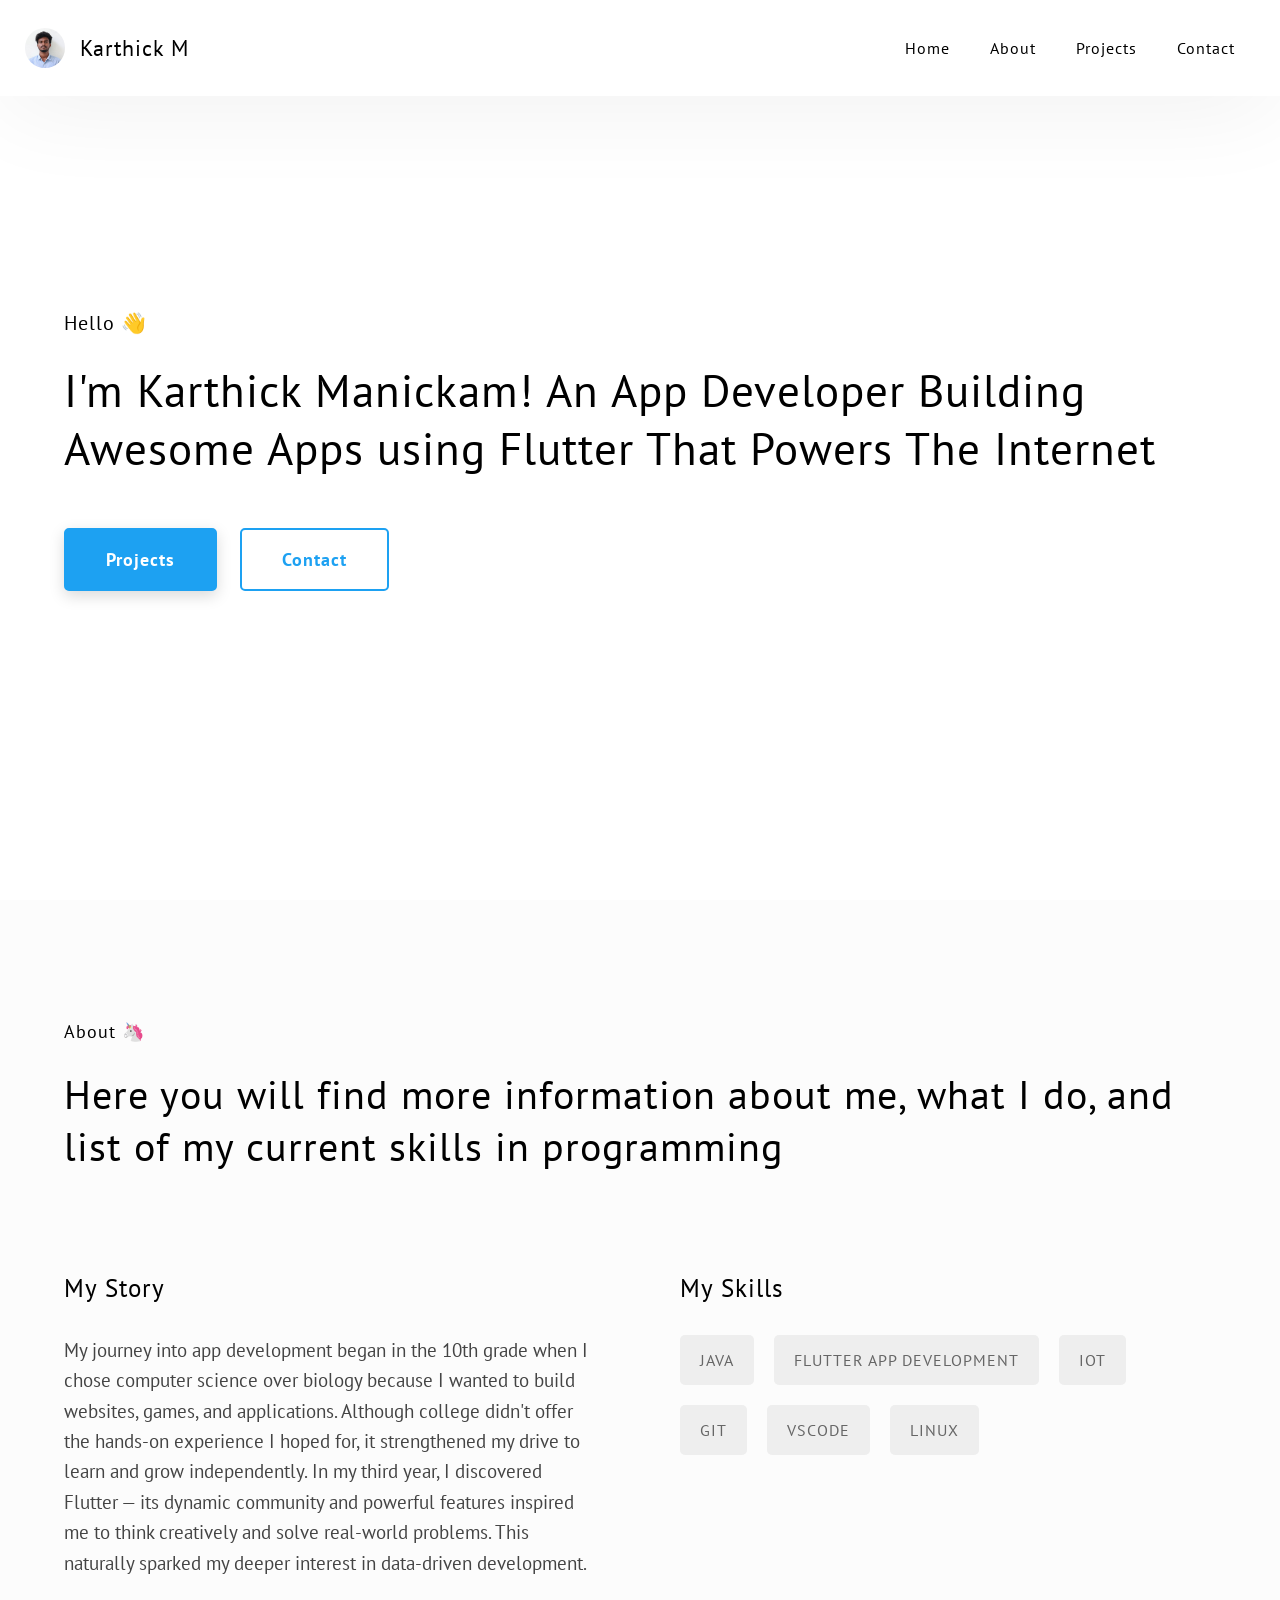
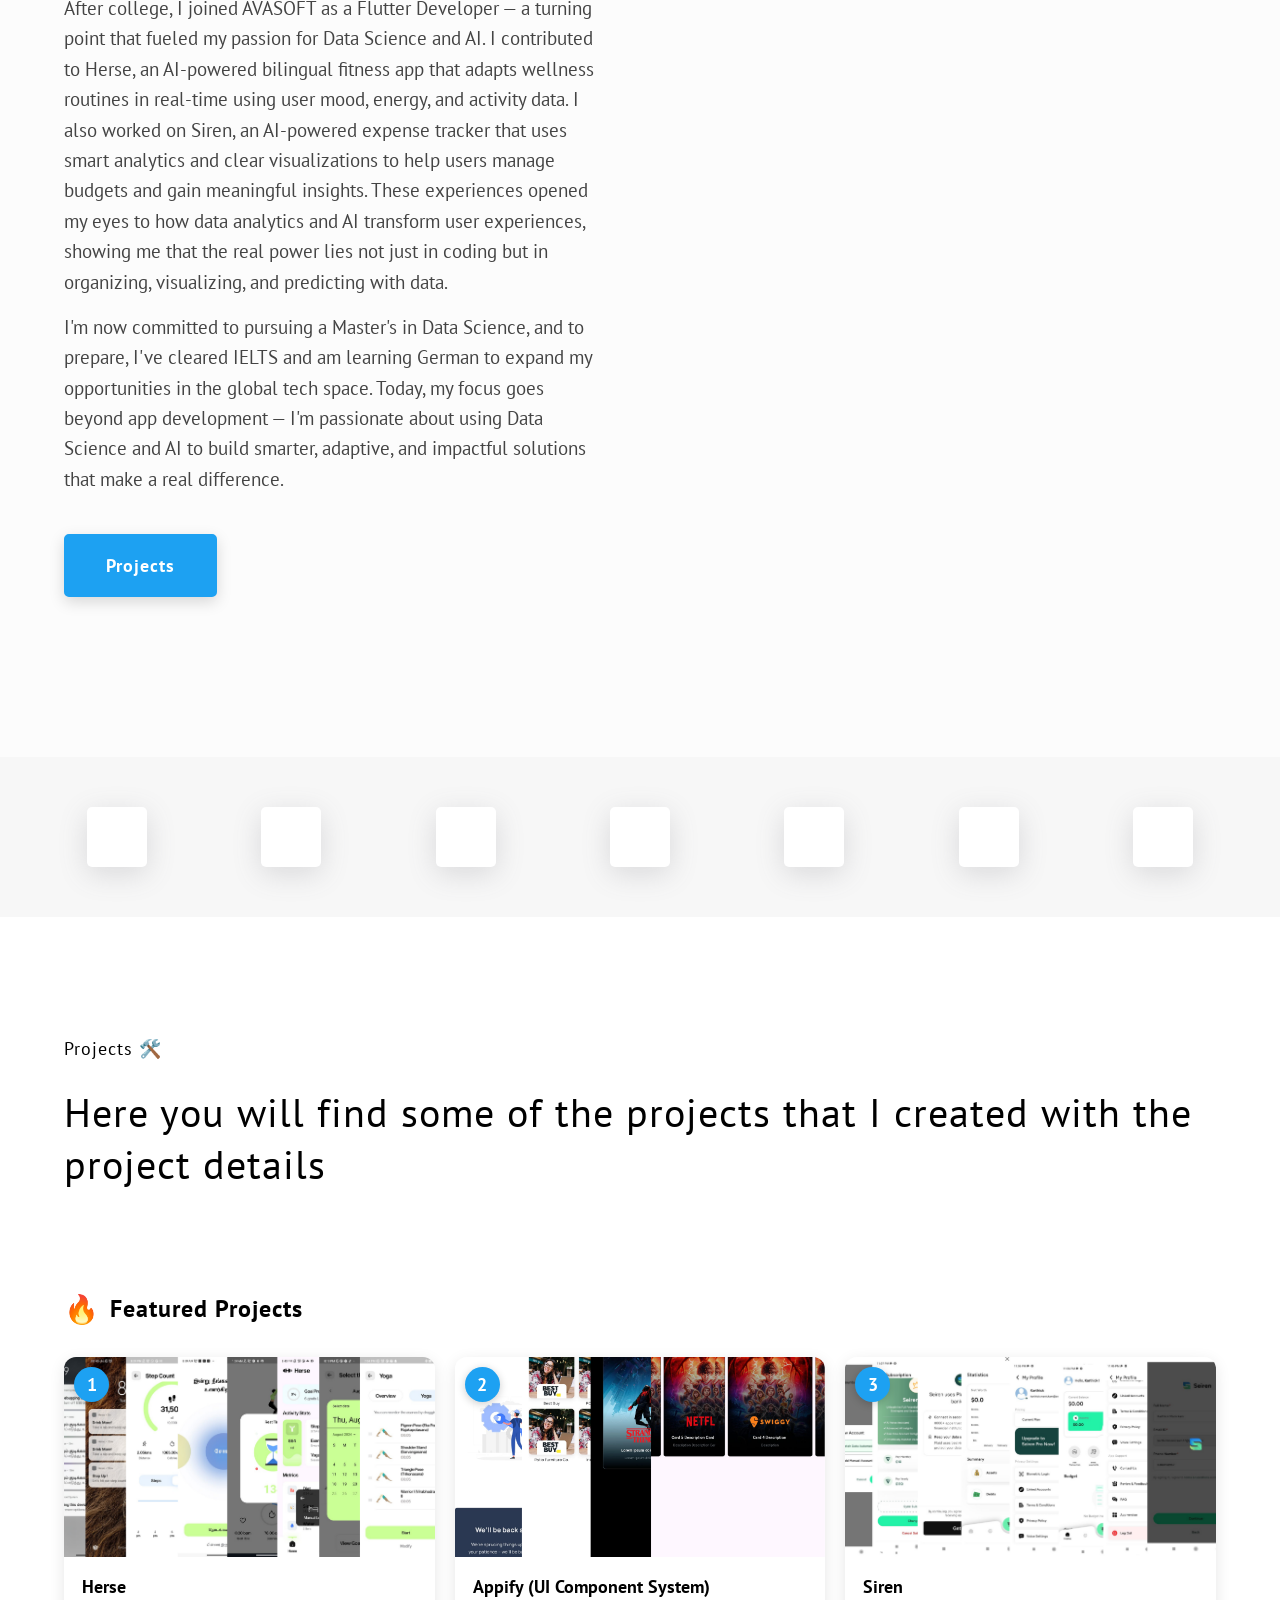
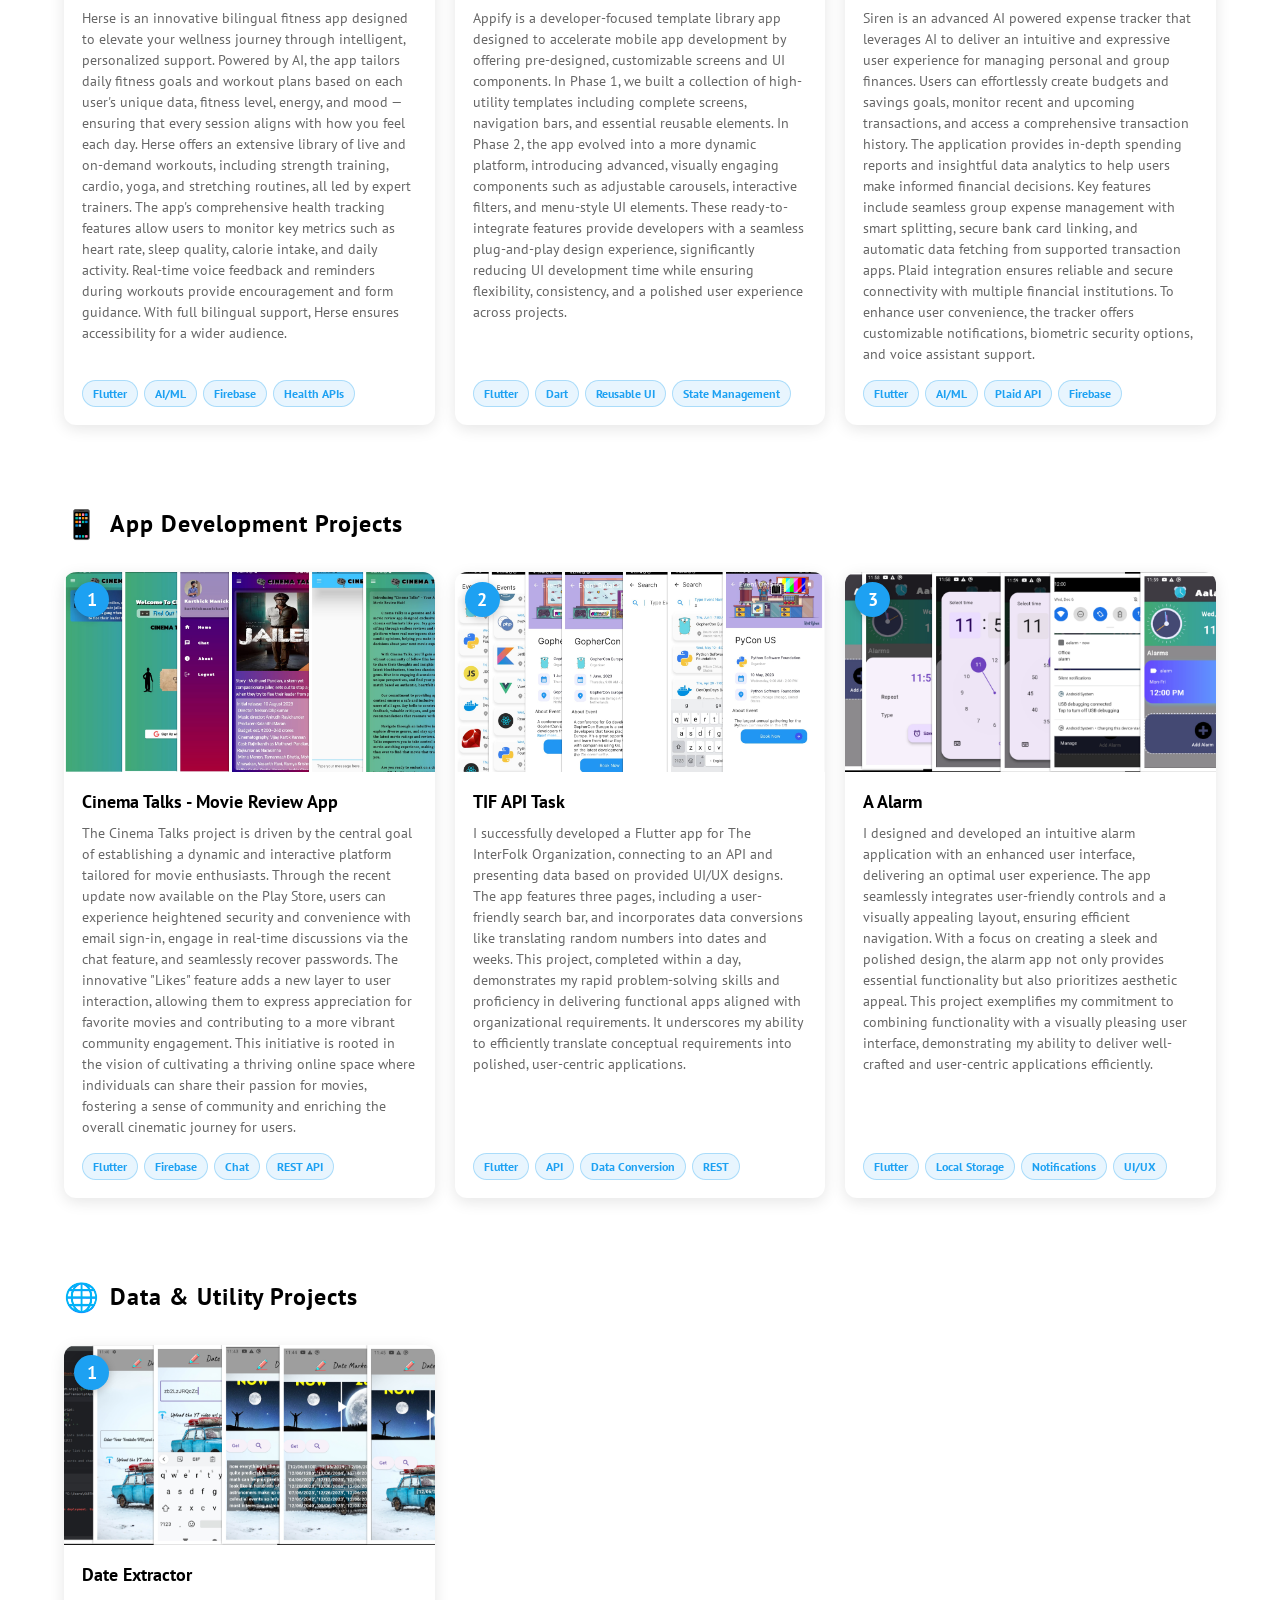
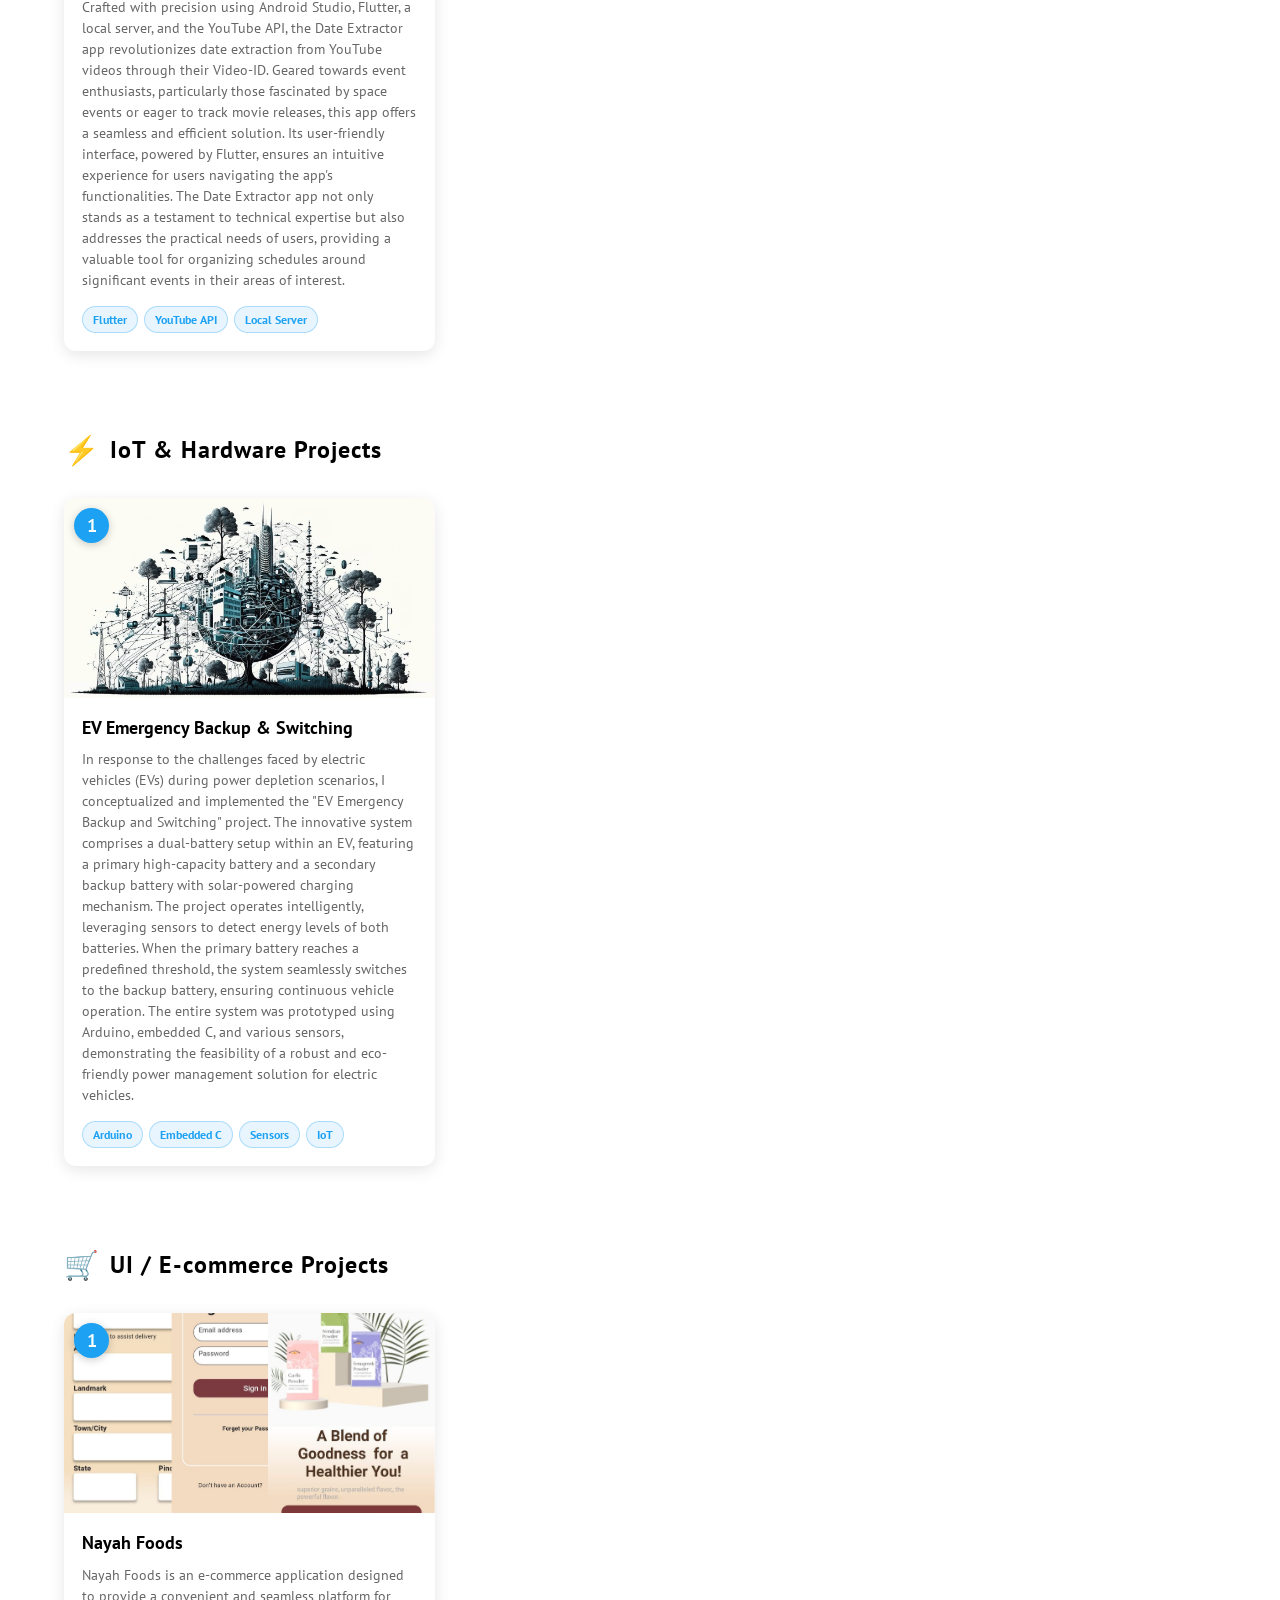
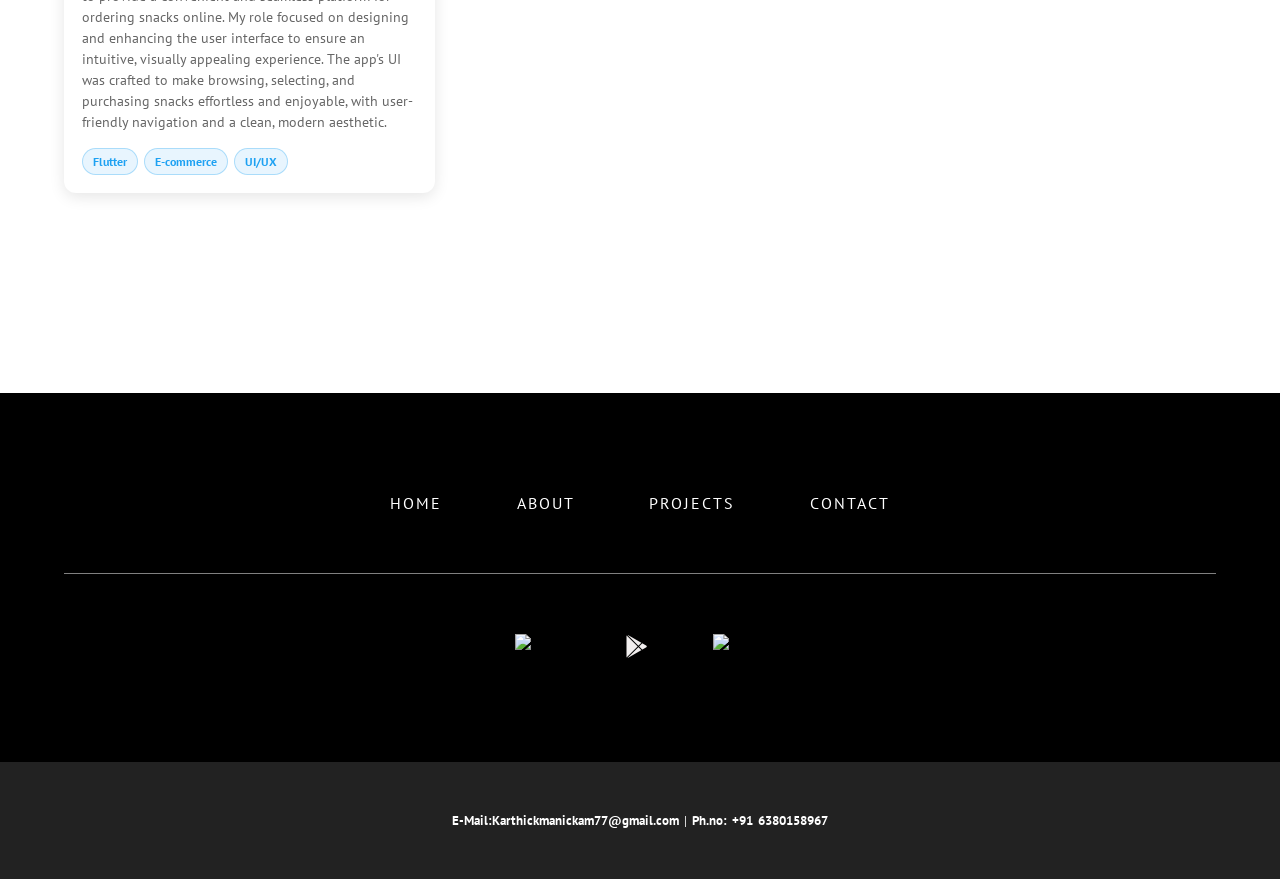
==== commit b2a766a2: "Redesign portfolio: Update project layout with grid cards, detailed descriptions, and tech tags" ====
--- a/WowFolio-main/firehost/public/index.html
+++ b/WowFolio-main/firehost/public/index.html
@@ -10,17 +10,15 @@
   <link rel="preconnect" href="https://fonts.gstatic.com" crossorigin />
   <link href="https://fonts.googleapis.com/css2?family=PT+Sans:wght@400;700&display=swap" rel="stylesheet" />
   <link rel="stylesheet" href="https://cdn.jsdelivr.net/gh/devicons/devicon@v2.14.0/devicon.min.css" />
-  <!-- <title>My Portfolio - App Developer</title> -->
   <meta name="description" content="My Portfolio" />
+  <title>Karthick M - Portfolio</title>
 </head>
 
 <body>
   <header class="main-header" >
     <div class="main-header__logo-container">
       <div class="main-header__logo-img-cont">
-        <img
-          src="./assets/current.jpg"
-          alt="logo Image" class="main-header__logo-img" />
+        <img src="./assets/current.jpg" alt="logo Image" class="main-header__logo-img" />
       </div>
       <h4 class="main-header__logo-text">Karthick M</h4>
     </div>
@@ -28,10 +26,8 @@
       <ul class="main-header__navigation-links">
         <li class="main-header__navigation-link"><a href="./index.html"> Home </a></li>
         <li class="main-header__navigation-link"><a href="./index.html#about"> About </a></li>
-        <li class="main-header__navigation-link">
-          <a href="./index.html#projects"> Projects </a>
-        </li>
-        <li class="main-header__navigation-link"><a href="./index.html#contact" href=""> Contact </a></li>
+        <li class="main-header__navigation-link"><a href="./index.html#projects"> Projects </a></li>
+        <li class="main-header__navigation-link"><a href="./index.html#contact"> Contact </a></li>
       </ul>
     </nav>
     <div class="main-header__sm-scr-nav-btn">
@@ -39,35 +35,15 @@
       <div class="main-header__sm-scr-nav-btn-line"></div>
     </div>
     <div class="main-header__sm-menu">
-      <div class="main-header__sm-menu-close">
-
-      </div>
+      <div class="main-header__sm-menu-close"></div>
       <ul class="main-header__sm-menu-links">
-        <li>
-          <a class="main-header__sm-menu-link main-header__sm-menu-link--1" name="home-hero">Home</a>
-        </li>
-
-        <li>
-          <a class="main-header__sm-menu-link main-header__sm-menu-link--2" name="about">About</a>
-        </li>
-        <li>
-          <a class="main-header__sm-menu-link main-header__sm-menu-link--3" name="projects">Projects</a>
-        </li>
-        <li>
-          <a class="main-header__sm-menu-link main-header__sm-menu-link--4" name="contact">Contact</a>
-        </li>
+        <li><a class="main-header__sm-menu-link main-header__sm-menu-link--1" name="home-hero">Home</a></li>
+        <li><a class="main-header__sm-menu-link main-header__sm-menu-link--2" name="about">About</a></li>
+        <li><a class="main-header__sm-menu-link main-header__sm-menu-link--3" name="projects">Projects</a></li>
+        <li><a class="main-header__sm-menu-link main-header__sm-menu-link--4" name="contact">Contact</a></li>
       </ul>
     </div>
-    <!-- <button class="btn btn-theme btn-sm">Download CV</button> -->
   </header>
-
-  <!--Remove or Comment out this theme selector code when you are done with choosing the right color for your theme so this color selector don't appear when you host the site online-->
-  <!-- <div class="themeClrSelector">
-    <input placeholder="Color Selector" type="color" value="#1DA1F2" class="themeClrSelector__input" />
-    <img alt="theme color tester" src="https://img.icons8.com/fluent/48/000000/rgb-circle-1.png"
-      class="themeClrSelector__img" />
-  </div> -->
-  <!---->
 
   <section id="home-hero" class="home-hero">
     <div class="home-hero__content">
@@ -83,85 +59,64 @@
       </div>
     </div>
   </section>
+
   <section id="about" class="about main-section">
     <div class="main-container">
       <h2 class="heading-secondary projects__heading-secondary">
         <span class="heading-secondary__sm"> About 🦄</span>
         <span class="heading-secondary__main">
           Here you will find more information about me, what I do, and list of my current skills in programming
+        </span>
       </h2>
       <div class="main-section__content">
         <div class="about__info">
           <div class="about__main-info">
-            <h3 class="heading-quaternary about__heading-quaternary">
-              My Story
-            </h3>
+            <h3 class="heading-quaternary about__heading-quaternary">My Story</h3>
             <p class="text-primary about__text-primary">
               <span>
-                My journey into app development began in the 10th grade when I chose computer science over biology because I wanted to build websites, games, and applications. Although college didn’t offer the hands-on experience I hoped for, it strengthened my drive to learn and grow independently.
-
-In my third year, I discovered Flutter — its dynamic community and powerful features inspired me to think creatively and solve real-world problems. This naturally sparked my deeper interest in data-driven development.
+                My journey into app development began in the 10th grade when I chose computer science over biology because I wanted to build websites, games, and applications. Although college didn't offer the hands-on experience I hoped for, it strengthened my drive to learn and grow independently.
+                In my third year, I discovered Flutter — its dynamic community and powerful features inspired me to think creatively and solve real-world problems. This naturally sparked my deeper interest in data-driven development.
               </span>
               <span>
                 After college, I joined AVASOFT as a Flutter Developer — a turning point that fueled my passion for Data Science and AI. I contributed to Herse, an AI-powered bilingual fitness app that adapts wellness routines in real-time using user mood, energy, and activity data. I also worked on Siren, an AI-powered expense tracker that uses smart analytics and clear visualizations to help users manage budgets and gain meaningful insights.
-
-These experiences opened my eyes to how data analytics and AI transform user experiences, showing me that the real power lies not just in coding but in organizing, visualizing, and predicting with data. Conversations with data professionals deepened my curiosity about how raw data turns into actionable insights and how AI models are made reliable and explainable.
+                These experiences opened my eyes to how data analytics and AI transform user experiences, showing me that the real power lies not just in coding but in organizing, visualizing, and predicting with data.
               </span>
               <span>
-                I’m now committed to pursuing a Master’s in Data Science, and to prepare, I’ve cleared IELTS and am learning German to expand my opportunities in the global tech space.
-
-Today, my focus goes beyond app development — I’m passionate about using Data Science and AI to build smarter, adaptive, and impactful solutions that make a real difference.
+                I'm now committed to pursuing a Master's in Data Science, and to prepare, I've cleared IELTS and am learning German to expand my opportunities in the global tech space.
+                Today, my focus goes beyond app development — I'm passionate about using Data Science and AI to build smarter, adaptive, and impactful solutions that make a real difference.
               </span>
             </p>
             <a href="./index.html#projects"><button class="btn btn-theme about__btn-theme">Projects</button></a>
           </div>
           <div class="about__skill-info">
-            <h3 class="heading-quaternary about__heading-quaternary">
-              My Skills
-            </h3>
+            <h3 class="heading-quaternary about__heading-quaternary">My Skills</h3>
             <ul class="about__skills">
               <li class="about__skill">JAVA</li>
               <li class="about__skill">Flutter APP Development</li>
               <li class="about__skill">IoT</li>
-              
               <li class="about__skill">git</li>
               <li class="about__skill">vscode</li>
               <li class="about__skill">linux</li>
-              
-             
             </ul>
           </div>
         </div>
       </div>
     </div>
   </section>
+
   <section class="skills-showcase">
     <ul class="skills-showcase__list">
-      <li class="skills-showcase__list-item">
-        <i class="devicon-java-plain"></i>
-      </li>
-      <li class="skills-showcase__list-item">
-        <i class="devicon-github-original"></i>
-      </li>
-      <li class="skills-showcase__list-item">
-        <i class="devicon-vscode-plain"></i>
-      </li>
-      <li class="skills-showcase__list-item">
-        <i class="devicon-embeddedc-plain"></i>
-      </li>
-      <li class="skills-showcase__list-item">
-        <i class="devicon-git-plain"></i>
-      </li>
-
-      <li class="skills-showcase__list-item">
-        <i class="devicon-android-plain"></i>
-      </li>
-      <li class="skills-showcase__list-item">
-        <i class="devicon-python-plain"></i>
-      </li>
+      <li class="skills-showcase__list-item"><i class="devicon-java-plain"></i></li>
+      <li class="skills-showcase__list-item"><i class="devicon-github-original"></i></li>
+      <li class="skills-showcase__list-item"><i class="devicon-vscode-plain"></i></li>
+      <li class="skills-showcase__list-item"><i class="devicon-embeddedc-plain"></i></li>
+      <li class="skills-showcase__list-item"><i class="devicon-git-plain"></i></li>
+      <li class="skills-showcase__list-item"><i class="devicon-android-plain"></i></li>
+      <li class="skills-showcase__list-item"><i class="devicon-python-plain"></i></li>
     </ul>
   </section>
-  <section id="projects" class="projects main-section" >
+
+  <section id="projects" class="projects main-section">
     <div class="main-container">
       <h2 class="heading-secondary projects__heading-secondary">
         <span class="heading-secondary__sm"> Projects 🛠️</span>
@@ -169,404 +124,264 @@
           Here you will find some of the projects that I created with the project details
         </span>
       </h2>
-      <div class="main-section__content" >
-        <div class="projects__list">
-                <!-- HERSE CONTENT -->
-          <div class="projects__list-item">
-            <div class="projects__list-item-count">
-              <span class="projects__list-item-count-num"> 1 </span>
-              <span class="projects__list-item-count-line"> </span>
-              <span class="projects__list-item-count-end-dot"> </span>
-            </div>
-          <div class="projects__list-item-details">
-            <div class="projects__list-item-img-cont">
-              <img src="./assets/Herse.png" alt="Project Image" class="projects__list-item-img" />
-            </div>
-            <h3 class="heading-tertiary projects__list-item-heading-tertiary">
-              Herse
-            </h3>
-            <!-- <hr class="projects__title-text-divider" /> -->
-    
-            <p class="text-primary projects__list-item-text-primary">
-              <span>
-                Herse is an innovative bilingual fitness app designed to elevate your wellness journey through intelligent, personalized support. Powered by AI, the app tailors daily fitness goals and workout plans based on each user’s unique data, fitness level, energy, and mood — ensuring that every session aligns with how you feel each day.
-
-                Herse offers an extensive library of live and on-demand workouts, including strength training, cardio, yoga, and stretching routines, all led by expert trainers. Each session is crafted to motivate and challenge users at any fitness level, providing variety and consistency to help build healthy habits.
-              </span>
-              <span>
-                The app’s comprehensive health tracking features allow users to monitor key metrics such as heart rate, sleep quality, calorie intake, and daily activity, delivering a holistic view of progress and well-being over time. Real-time voice feedback and reminders during workouts provide encouragement, form guidance, and prompts to stay active, keeping you accountable and engaged throughout the day. 
-                
-                With full bilingual support, Herse ensures accessibility for a wider audience, enabling users to experience the app in their preferred language. By combining AI-driven personalization, expert coaching, and interactive features, Herse transforms fitness into an adaptable, supportive, and empowering part of everyday life — helping users achieve their health and wellness goals with confidence.
-
-              </span>
-            </p>
-          </div>
-          </div>
-
-
-          <!-- APPIFY CONTENT -->
-          <div class="projects__list-item projects__list-item--inv">
-            <div class="projects__list-itemm-details">
-              <div class="projects__list-item-img-cont">
-                <img src="./assets/Appify.png" alt="Project Image" class="projects__list-item-img" />
-              </div>
-              <div class="projects__list-item-text-container"> <!-- Add this container -->
-                <h3 class="heading-tertiary projects__list-item-heading-tertiary">
-                  Appify
-                </h3>
+      <div class="main-section__content">
         
-                <p class="text-primary projects__list-item-text-primary">
-                  <span>
-                    Appify is a developer-focused template library app designed to accelerate mobile app development by offering pre-designed, customizable screens and UI components.In Phase 1, we built a collection of high-utility templates including complete screens, navigation bars, and essential reusable elements, allowing developers to save time by inputting minimal data for a tailored output.
-                  </span>
-                </p>
-              </div>
-            </div>
-          </div>
-
-          <!-- APPIFY PHASE 2 CONTENT -->
-
-          <div class="projects__list-item">
-            <div class="projects__list-item-count">
-              <span class="projects__list-item-count-num"> 2 </span>
-              <span class="projects__list-item-count-line"> </span>
-              <span class="projects__list-item-count-end-dot"> </span>
-            </div>
-          <div class="projects__list-item-details">
-            <div class="projects__list-item-img-cont">
-              <img src="./assets/Appify 2.png" alt="Project Image" class="projects__list-item-img" />
-            </div>
-            <h3 class="heading-tertiary projects__list-item-heading-tertiary">
-              Appify Phase 2
-            </h3>
-            <!-- <hr class="projects__title-text-divider" /> -->
-    
-            <p class="text-primary projects__list-item-text-primary">
-              <span>
-                In Phase 2, the app evolved into a more dynamic platform, introducing advanced, visually engaging components such as adjustable carousels, interactive filters, and menu-style UI elements. These ready-to-integrate features provide developers with a seamless plug-and-play design experience, significantly reducing UI development time while ensuring flexibility, consistency, and a polished user experience across projects.
-              </span>
-            </p>
-          </div>
-          </div>
-
-          <!-- SIREN CONTENT -->
-          <div class="projects__list-item projects__list-item--inv">
-            <div class="projects__list-itemm-details">
-              <div class="projects__list-item-img-cont">
-                <img src="./assets/Siren.png" alt="Project Image" class="projects__list-item-img" />
-              </div>
-              <div class="projects__list-item-text-container"> <!-- Add this container -->
-                <h3 class="heading-tertiary projects__list-item-heading-tertiary">
-                  Siren
-                </h3>
-        
-                <p class="text-primary projects__list-item-text-primary">
-                  <span>
-                    Siren is an advanced AI powered expense tracker leverages AI to deliver an intuitive and expressive user experience for managing personal and group finances. Users can effortlessly create budgets and savings goals, monitor recent and upcoming transactions, and access a comprehensive transaction history. The application provides in-depth spending reports and insightful data analytics to help users make informed financial decisions.
-                  </span>
-                   <span>
-                    Key features include seamless group expense management with smart splitting, secure bank card linking, and automatic data fetching from supported transaction apps. Plaid integration ensures reliable and secure connectivity with multiple financial institutions. To enhance user convenience, the tracker offers customizable notifications, biometric security options, and voice assistant support — all wrapped in an attractive, user-friendly interface.
-                  </span>
-                </p>
-              </div>
-            </div>
-          </div>
-
-
-
-
-          <div class="projects__list-item" >
-            <div class="projects__list-item-count">
-              <span class="projects__list-item-count-num"> 9 </span>
-              <span class="projects__list-item-count-line"> </span>
-              <span class="projects__list-item-count-end-dot"> </span>
-            </div>
-            <div class="projects__list-item-details">
-              <div class="projects__list-item-img-cont">
-                <img src="./assets/collage_cinema_talk.jpg" alt="Project Image" class="projects__list-item-img" />
-              </div>
-              <h3 class="heading-tertiary projects__list-item-heading-tertiary">
-                Cinema Talks - Movie Review App
-              </h3>
-              <!-- <hr class="projects__title-text-divider" /> -->
-
-              <p class="text-primary projects__list-item-text-primary">
-                <span>
-                  The Cinema Talks project is driven by the central goal of establishing a dynamic and interactive platform tailored for movie enthusiasts. Through the recent update now available on the Play Store, users can experience heightened security and convenience with email sign-in, engage in real-time discussions via the chat feature, and seamlessly recover passwords. The innovative "Likes" feature adds a new layer to user interaction, allowing them to express appreciation for favorite movies and contributing to a more vibrant community engagement. Acknowledging the significance of user autonomy, the update also introduces a straightforward account deletion option, empowering users to have greater control over their Cinema Talks experience.
-
-
-                </span>
-                <!-- <br />
-                  <br /> -->
-                <span>
-                  This initiative is rooted in the vision of cultivating a thriving online space where individuals can share their passion for movies, fostering a sense of community and enriching the overall cinematic journey for users. The combination of user-centric features aims to create a platform that not only meets the functional needs of users but also enhances their emotional connection to the world of cinema.
-                </span>
-              </p>
-              <!-- <a href="https://play.google.com/store/apps/details?id=com.SThoughts.cinematalks"><button class="btn btn-theme projects__btn-theme">
-                Live Link
-              </button></a> -->
-              <!-- <a href="https://github.com/karthickmanickam77/CINEMATALKS"><button class="btn btn-inv projects__btn-inv">Code Link</button></a> -->
-            </div>
-          </div>
-          <div class="projects__list-item projects__list-item--inv">
-            <div class="projects__list-item-details">
-              <div class="projects__list-item-img-cont">
-                <img src="./assets/final_project_2.jpg.png" alt="Project Image" class="projects__list-item-img" />
-              </div>
-              <h3 class="heading-tertiary projects__list-item-heading-tertiary">
-                Date Extractor - YouTube Video Analysis and Date Marking via Flutter
-              </h3>
-              <!-- <hr class="projects__title-text-divider" /> -->
-
-              <p class="text-primary projects__list-item-text-primary">
-                <span>
-                  Crafted with precision using Android Studio, Flutter, a local server, and the YouTube API, the Date Extractor app revolutionizes date extraction from YouTube videos through their Video-ID. Geared towards event enthusiasts, particularly those fascinated by space events or eager to track movie releases, this app offers a seamless and efficient solution. Its user-friendly interface, powered by Flutter, ensures an intuitive experience for users navigating the app's functionalities.
-
-
-                </span>
-                <!-- <br />
-                  <br /> -->
-                <span>
-                  The Date Extractor app not only stands as a testament to technical expertise but also addresses the practical needs of users, providing a valuable tool for organizing schedules around significant events in their areas of interest.
-                </span>
-              </p>
-              
-              <!-- <a href="https://github.com/karthickmanickam77/Date_Marker"><button class="btn btn-inv projects__btn-inv">Code Link</button></a> -->
-            </div>
-            <div class="projects__list-item-count">
-              <span class="projects__list-item-count-num"> 2 </span>
-              <span class="projects__list-item-count-line"> </span>
-              <span class="projects__list-item-count-end-dot"> </span>
-            </div>
-          </div>
-          <div class="projects__list-item">
-            <div class="projects__list-item-count">
-              <span class="projects__list-item-count-num"> 3 </span>
-              <span class="projects__list-item-count-line"> </span>
-              <span class="projects__list-item-count-end-dot"> </span>
-            </div>
-            <div class="projects__list-item-details">
-              <div class="projects__list-item-img-cont">
-                <img src="./assets/alaram.jpg" alt="Project Image" class="projects__list-item-img" />
-              </div>
-              <h3 class="heading-tertiary projects__list-item-heading-tertiary">
-                A Alaram
-              </h3>
-              <!-- <hr class="projects__title-text-divider" /> -->
-
-              <p class="text-primary projects__list-item-text-primary">
-                <span>
-                  I designed and developed an intuitive alarm application with an enhanced user interface, delivering an optimal user experience. The app seamlessly integrates user-friendly controls and a visually appealing layout, ensuring efficient navigation. With a focus on creating a sleek and polished design, the alarm app not only provides essential functionality but also prioritizes aesthetic appeal.
-                </span>
-                <!-- <br />
-                  <br /> -->
-                <span>
-                  This project exemplifies my commitment to combining functionality with a visually pleasing user interface, demonstrating my ability to deliver well-crafted and user-centric applications efficiently.
-                </span>
-              </p>
-              <!-- <a href="https://play.google.com/store/apps/details?id=com.SThoughts.Aalarm"><button class="btn btn-theme projects__btn-theme">
-                Live Link
-              </button></a> -->
-              <!-- <a href="https://github.com/karthickmanickam77/Aaalarm"><button class="btn btn-inv projects__btn-inv">Code Link</button></a> -->
-            </div>
-          </div>
-          <div class="projects__list-item projects__list-item--inv">
-            <div class="projects__list-item-details">
-              <div class="projects__list-item-img-cont">
-                <img src="./assets/Alaram_col.jpg" alt="Project Image" class="projects__list-item-img" />
-              </div>
-              <h3 class="heading-tertiary projects__list-item-heading-tertiary">
-                TIF API TASK
-              </h3>
-              <!-- <hr class="projects__title-text-divider" /> -->
-
-              <p class="text-primary projects__list-item-text-primary">
-                <span>
-                  I successfully developed a Flutter app for The InterFolk Organization, connecting to an API and presenting data based on provided UI/UX designs. The app features three pages, including a user-friendly search bar, and incorporates data conversions like translating random numbers into dates and weeks.
-                </span>
-                <!-- <br />
-                  <br /> -->
-                <span>
-                  This project, completed within a day, demonstrates my rapid problem-solving skills and proficiency in delivering functional apps aligned with organizational requirements. It underscores my ability to efficiently translate conceptual requirements into polished, user-centric applications.
-                </span>
-              </p>
-              
-              <!-- <a href="https://github.com/karthickmanickam77/TIF_Task_API_Integration"><button class="btn btn-inv projects__btn-inv">Code Link</button></a> -->
-              <!-- <a href="https://theinternetfolks.com/" ><button class="btn btn-theme projects__bttn-theme">
-                TIF
-              </button></a> -->
-            </div>
-            
-            
-            <div class="projects__list-item-count">
-              <span class="projects__list-item-count-num"> 4 </span>
-              <span class="projects__list-item-count-line"> </span>
-              <span class="projects__list-item-count-end-dot"> </span>
-            </div>
-          </div>
-
-
-                 <!-- NAYAH FOODS -->
-
-          <div class="projects__list-item">
-            <div class="projects__list-item-count">
-              <span class="projects__list-item-count-num"> 6 </span>
-              <span class="projects__list-item-count-line"> </span>
-              <span class="projects__list-item-count-end-dot"> </span>
-            </div>
-          <div class="projects__list-item-details">
-            <div class="projects__list-item-img-cont">
-              <img src="./assets/Nayah foods.png" alt="Project Image" class="projects__list-item-img" />
-            </div>
-            <h3 class="heading-tertiary projects__list-item-heading-tertiary">
-              Nayah Foods
-            </h3>
-            <!-- <hr class="projects__title-text-divider" /> -->
-    
-            <p class="text-primary projects__list-item-text-primary">
-              <span>
-                Nayah Foods is an e-commerce application designed to provide a convenient and seamless platform for ordering snacks online. My role focused on designing and enhancing the user interface to ensure an intuitive, visually appealing experience. The app’s UI was crafted to make browsing, selecting, and purchasing snacks effortless and enjoyable, with user-friendly navigation and a clean, modern aesthetic.
-              </span>
-            </p>
-          </div>
-          </div>
-        </div>
+        <!-- Featured Projects -->
+        <div class="projects__category">
+          <h3 class="projects__category-title">
+            <span class="projects__category-icon">🔥</span> Featured Projects
+          </h3>
+          <div class="projects__grid">
+            <!-- Project 1: Herse -->
+            <div class="project-card">
+              <div class="project-card__number">1</div>
+              <div class="project-card__image">
+                <img src="./assets/Herse.png" alt="Herse App" />
+              </div>
+              <div class="project-card__content">
+                <h4 class="project-card__title">Herse</h4>
+                <p class="project-card__description">
+                  Herse is an innovative bilingual fitness app designed to elevate your wellness journey through intelligent, personalized support. Powered by AI, the app tailors daily fitness goals and workout plans based on each user's unique data, fitness level, energy, and mood — ensuring that every session aligns with how you feel each day. Herse offers an extensive library of live and on-demand workouts, including strength training, cardio, yoga, and stretching routines, all led by expert trainers. The app's comprehensive health tracking features allow users to monitor key metrics such as heart rate, sleep quality, calorie intake, and daily activity. Real-time voice feedback and reminders during workouts provide encouragement and form guidance. With full bilingual support, Herse ensures accessibility for a wider audience.
+                </p>
+                <div class="project-card__tags">
+                  <span class="project-card__tag">Flutter</span>
+                  <span class="project-card__tag">AI/ML</span>
+                  <span class="project-card__tag">Firebase</span>
+                  <span class="project-card__tag">Health APIs</span>
+                </div>
+              </div>
+            </div>
+
+            <!-- Project 2: Appify -->
+            <div class="project-card">
+              <div class="project-card__number">2</div>
+              <div class="project-card__image">
+                <img src="./assets/Appify 2.png" alt="Appify UI System" />
+              </div>
+              <div class="project-card__content">
+                <h4 class="project-card__title">Appify (UI Component System)</h4>
+                <p class="project-card__description">
+                  Appify is a developer-focused template library app designed to accelerate mobile app development by offering pre-designed, customizable screens and UI components. In Phase 1, we built a collection of high-utility templates including complete screens, navigation bars, and essential reusable elements. In Phase 2, the app evolved into a more dynamic platform, introducing advanced, visually engaging components such as adjustable carousels, interactive filters, and menu-style UI elements. These ready-to-integrate features provide developers with a seamless plug-and-play design experience, significantly reducing UI development time while ensuring flexibility, consistency, and a polished user experience across projects.
+                </p>
+                <div class="project-card__tags">
+                  <span class="project-card__tag">Flutter</span>
+                  <span class="project-card__tag">Dart</span>
+                  <span class="project-card__tag">Reusable UI</span>
+                  <span class="project-card__tag">State Management</span>
+                </div>
+              </div>
+            </div>
+
+            <!-- Project 3: Siren -->
+            <div class="project-card">
+              <div class="project-card__number">3</div>
+              <div class="project-card__image">
+                <img src="./assets/Siren.png" alt="Siren Expense Tracker" />
+              </div>
+              <div class="project-card__content">
+                <h4 class="project-card__title">Siren</h4>
+                <p class="project-card__description">
+                  Siren is an advanced AI powered expense tracker that leverages AI to deliver an intuitive and expressive user experience for managing personal and group finances. Users can effortlessly create budgets and savings goals, monitor recent and upcoming transactions, and access a comprehensive transaction history. The application provides in-depth spending reports and insightful data analytics to help users make informed financial decisions. Key features include seamless group expense management with smart splitting, secure bank card linking, and automatic data fetching from supported transaction apps. Plaid integration ensures reliable and secure connectivity with multiple financial institutions. To enhance user convenience, the tracker offers customizable notifications, biometric security options, and voice assistant support.
+                </p>
+                <div class="project-card__tags">
+                  <span class="project-card__tag">Flutter</span>
+                  <span class="project-card__tag">AI/ML</span>
+                  <span class="project-card__tag">Plaid API</span>
+                  <span class="project-card__tag">Firebase</span>
+                </div>
+              </div>
+            </div>
+          </div>
+        </div>
+
+        <!-- App Development Projects -->
+        <div class="projects__category">
+          <h3 class="projects__category-title">
+            <span class="projects__category-icon">📱</span> App Development Projects
+          </h3>
+          <div class="projects__grid">
+            <!-- Project 1: Cinema Talks -->
+            <div class="project-card">
+              <div class="project-card__number">1</div>
+              <div class="project-card__image">
+                <img src="./assets/collage_cinema_talk.jpg" alt="Cinema Talks" />
+              </div>
+              <div class="project-card__content">
+                <h4 class="project-card__title">Cinema Talks - Movie Review App</h4>
+                <p class="project-card__description">
+                  The Cinema Talks project is driven by the central goal of establishing a dynamic and interactive platform tailored for movie enthusiasts. Through the recent update now available on the Play Store, users can experience heightened security and convenience with email sign-in, engage in real-time discussions via the chat feature, and seamlessly recover passwords. The innovative "Likes" feature adds a new layer to user interaction, allowing them to express appreciation for favorite movies and contributing to a more vibrant community engagement. This initiative is rooted in the vision of cultivating a thriving online space where individuals can share their passion for movies, fostering a sense of community and enriching the overall cinematic journey for users.
+                </p>
+                <div class="project-card__tags">
+                  <span class="project-card__tag">Flutter</span>
+                  <span class="project-card__tag">Firebase</span>
+                  <span class="project-card__tag">Chat</span>
+                  <span class="project-card__tag">REST API</span>
+                </div>
+              </div>
+            </div>
+
+            <!-- Project 2: TIF API Task -->
+            <div class="project-card">
+              <div class="project-card__number">2</div>
+              <div class="project-card__image">
+                <img src="./assets/Alaram_col.jpg" alt="TIF API Task" />
+              </div>
+              <div class="project-card__content">
+                <h4 class="project-card__title">TIF API Task</h4>
+                <p class="project-card__description">
+                  I successfully developed a Flutter app for The InterFolk Organization, connecting to an API and presenting data based on provided UI/UX designs. The app features three pages, including a user-friendly search bar, and incorporates data conversions like translating random numbers into dates and weeks. This project, completed within a day, demonstrates my rapid problem-solving skills and proficiency in delivering functional apps aligned with organizational requirements. It underscores my ability to efficiently translate conceptual requirements into polished, user-centric applications.
+                </p>
+                <div class="project-card__tags">
+                  <span class="project-card__tag">Flutter</span>
+                  <span class="project-card__tag">API</span>
+                  <span class="project-card__tag">Data Conversion</span>
+                  <span class="project-card__tag">REST</span>
+                </div>
+              </div>
+            </div>
+
+            <!-- Project 3: A Alarm -->
+            <div class="project-card">
+              <div class="project-card__number">3</div>
+              <div class="project-card__image">
+                <img src="./assets/alaram.jpg" alt="A Alarm" />
+              </div>
+              <div class="project-card__content">
+                <h4 class="project-card__title">A Alarm</h4>
+                <p class="project-card__description">
+                  I designed and developed an intuitive alarm application with an enhanced user interface, delivering an optimal user experience. The app seamlessly integrates user-friendly controls and a visually appealing layout, ensuring efficient navigation. With a focus on creating a sleek and polished design, the alarm app not only provides essential functionality but also prioritizes aesthetic appeal. This project exemplifies my commitment to combining functionality with a visually pleasing user interface, demonstrating my ability to deliver well-crafted and user-centric applications efficiently.
+                </p>
+                <div class="project-card__tags">
+                  <span class="project-card__tag">Flutter</span>
+                  <span class="project-card__tag">Local Storage</span>
+                  <span class="project-card__tag">Notifications</span>
+                  <span class="project-card__tag">UI/UX</span>
+                </div>
+              </div>
+            </div>
+          </div>
+        </div>
+
+        <!-- Data & Utility Projects -->
+        <div class="projects__category">
+          <h3 class="projects__category-title">
+            <span class="projects__category-icon">🌐</span> Data & Utility Projects
+          </h3>
+          <div class="projects__grid">
+            <!-- Project: Date Extractor -->
+            <div class="project-card">
+              <div class="project-card__number">1</div>
+              <div class="project-card__image">
+                <img src="./assets/final_project_2.jpg.png" alt="Date Extractor" />
+              </div>
+              <div class="project-card__content">
+                <h4 class="project-card__title">Date Extractor</h4>
+                <p class="project-card__description">
+                  Crafted with precision using Android Studio, Flutter, a local server, and the YouTube API, the Date Extractor app revolutionizes date extraction from YouTube videos through their Video-ID. Geared towards event enthusiasts, particularly those fascinated by space events or eager to track movie releases, this app offers a seamless and efficient solution. Its user-friendly interface, powered by Flutter, ensures an intuitive experience for users navigating the app's functionalities. The Date Extractor app not only stands as a testament to technical expertise but also addresses the practical needs of users, providing a valuable tool for organizing schedules around significant events in their areas of interest.
+                </p>
+                <div class="project-card__tags">
+                  <span class="project-card__tag">Flutter</span>
+                  <span class="project-card__tag">YouTube API</span>
+                  <span class="project-card__tag">Local Server</span>
+                </div>
+              </div>
+            </div>
+          </div>
+        </div>
+
+        <!-- IoT & Hardware Projects -->
+        <div class="projects__category">
+          <h3 class="projects__category-title">
+            <span class="projects__category-icon">⚡</span> IoT & Hardware Projects
+          </h3>
+          <div class="projects__grid">
+            <!-- Project: EV Emergency Backup -->
+            <div class="project-card">
+              <div class="project-card__number">1</div>
+              <div class="project-card__image">
+                <img src="./assets/iot-1280.jpg" alt="EV Emergency Backup" />
+              </div>
+              <div class="project-card__content">
+                <h4 class="project-card__title">EV Emergency Backup & Switching</h4>
+                <p class="project-card__description">
+                  In response to the challenges faced by electric vehicles (EVs) during power depletion scenarios, I conceptualized and implemented the "EV Emergency Backup and Switching" project. The innovative system comprises a dual-battery setup within an EV, featuring a primary high-capacity battery and a secondary backup battery with solar-powered charging mechanism. The project operates intelligently, leveraging sensors to detect energy levels of both batteries. When the primary battery reaches a predefined threshold, the system seamlessly switches to the backup battery, ensuring continuous vehicle operation. The entire system was prototyped using Arduino, embedded C, and various sensors, demonstrating the feasibility of a robust and eco-friendly power management solution for electric vehicles.
+                </p>
+                <div class="project-card__tags">
+                  <span class="project-card__tag">Arduino</span>
+                  <span class="project-card__tag">Embedded C</span>
+                  <span class="project-card__tag">Sensors</span>
+                  <span class="project-card__tag">IoT</span>
+                </div>
+              </div>
+            </div>
+          </div>
+        </div>
+
+        <!-- UI / E-commerce Projects -->
+        <div class="projects__category">
+          <h3 class="projects__category-title">
+            <span class="projects__category-icon">🛒</span> UI / E-commerce Projects
+          </h3>
+          <div class="projects__grid">
+            <!-- Project: Nayah Foods -->
+            <div class="project-card">
+              <div class="project-card__number">1</div>
+              <div class="project-card__image">
+                <img src="./assets/Nayah foods.png" alt="Nayah Foods" />
+              </div>
+              <div class="project-card__content">
+                <h4 class="project-card__title">Nayah Foods</h4>
+                <p class="project-card__description">
+                  Nayah Foods is an e-commerce application designed to provide a convenient and seamless platform for ordering snacks online. My role focused on designing and enhancing the user interface to ensure an intuitive, visually appealing experience. The app's UI was crafted to make browsing, selecting, and purchasing snacks effortless and enjoyable, with user-friendly navigation and a clean, modern aesthetic.
+                </p>
+                <div class="project-card__tags">
+                  <span class="project-card__tag">Flutter</span>
+                  <span class="project-card__tag">E-commerce</span>
+                  <span class="project-card__tag">UI/UX</span>
+                </div>
+              </div>
+            </div>
+          </div>
+        </div>
+
       </div>
     </div>
   </section>
-  <!-- Add this section in your HTML -->
-  <section class="iot-projects">
-    <div class="main-container">
-      <div class="projects__list-item projects__list-item--inv">
-        <div class="projects__list-itemm-details">
-          <div class="projects__list-item-img-cont">
-            <img src="./assets/iot-1280.jpg" alt="Project Image" class="projects__list-item-img" />
-          </div>
-          <div class="projects__list-item-text-container"> <!-- Add this container -->
-            <h3 class="heading-tertiary projects__list-item-heading-tertiary">
-              EV Emergency Backup and Switching
-            </h3>
-    
-            <p class="text-primary projects__list-item-text-primary">
-              <span>
-In response to the challenges faced by electric vehicles (EVs) during power depletion scenarios, I conceptualized and implemented the "EV Emergency Backup and Switching" project. The innovative system comprises a dual-battery setup within an EV, featuring a primary high-capacity battery and a secondary backup battery. The distinguishing factor lies in the integration of a solar-powered charging mechanism, enabling sustainable energy replenishment even during adverse conditions.
-              </span>
-              <span>
-The project operates intelligently, leveraging sensors to detect the energy levels of both batteries. When the primary battery reaches a predefined threshold, the system seamlessly switches to the backup battery, ensuring continuous vehicle operation. Conversely, when the backup battery is depleted, the solar panel redirects its energy to recharge the main battery. This dynamic and self-sustaining approach extends the operational range of EVs, offering a reliable solution for users, especially in emergency situations. The entire system was prototyped using Arduino, embedded C, and various sensors, demonstrating the feasibility of a robust and eco-friendly power management solution for electric vehicles.
-
-              </span>
-            </p>
-            <br>
-            
-            <!-- <a href="https://github.com/karthickmanickam77/Mini-project-"><button class="btn btn-inv projects__btn-inv">Code Link</button></a> -->
-            
-            
-          </div>
-        </div>
-      </div> <!-- Close .projects__list-item-details here -->
-  
-      
-
-
-    
-      <div class="projects__list-item">
-        <!-- Your content for the IoT project -->
-  
-        <!-- Other content goes here -->
-      </div>
-    </div> <!-- Close .main-container here -->
-  </section>
-  
-  
-
-  <!-- <section id="contact" class="contact main-section">
-    <div class="main-container">
-      <h2 class="heading-secondary">
-        <span class="heading-secondary__sm"> Contact 📞</span>
-        <span class="heading-secondary__main">
-          Feel free to Contact me by submitting the form below and I will get back to you as soon as possible
-        </span>
-      </h2>
-      <div class="main-section__content">
-        <div class="contact__form-cont">
-          <form class="contact__form">
-            <div class="contact__form-field">
-              <label for="name" class="contact__form-field-label">Name</label>
-              <input placeholder="Enter Your Name" type="text" class="contact__form-field-input" />
-            </div>
-            <div class="contact__form-field">
-              <label for="name" class="contact__form-field-label">Email</label>
-              <input placeholder="Enter Your Email" type="text" class="contact__form-field-input" />
-            </div>
-            <div class="contact__form-field">
-              <label for="name" class="contact__form-field-label">Message</label>
-              <textarea placeholder="Enter Your Message" name="message" id="" cols="30" rows="10"
-                class="contact__form-field-input"></textarea>
-            </div>
-            <button type="submit" class="contact__form-submit">Submit</button>
-          </form>
-          <div class="contact__form-visual"></div>
-        </div>
-      </div>
-    </div> 
-  </section> -->
+
   <footer class="main-footer">
     <div class="main-footer__upper">
       <div class="main-container">
         <ul class="main-footer__links">
-          <li class="main-footer__link">
-            <a href="./index.html">Home</a>
-          </li>
-          <li class="main-footer__link">
-            <a href="./index.html#about">About</a>
-          </li>
-          <li class="main-footer__link">
-            <a href="./index.html#projects">Projects</a>
-          </li>
-          <li class="main-footer__link">
-            <a href="./index.html#contact">Contact</a>
-          </li>
+          <li class="main-footer__link"><a href="./index.html">Home</a></li>
+          <li class="main-footer__link"><a href="./index.html#about">About</a></li>
+          <li class="main-footer__link"><a href="./index.html#projects">Projects</a></li>
+          <li class="main-footer__link"><a href="./index.html#contact">Contact</a></li>
         </ul>
         <div class="main-footer__mid-line"></div>
         <div class="main-footer__socials" id="contact">
           <a href="https://github.com/karthickmanickam77" class="main-footer__social-link">
-            <img
-              src="https://d33wubrfki0l68.cloudfront.net/5557d5a11584d7201a38ee1a95200f57a4cc0f88/15085/assets/png/github-ico.png"
-              alt="" class="main-footer__social-link-icon" />
+            <img src="https://d33wubrfki0l68.cloudfront.net/5557d5a11584d7201a38ee1a95200f57a4cc0f88/15085/assets/png/github-ico.png" alt="GitHub" class="main-footer__social-link-icon" />
           </a>
-          <!-- <a href="https://github.com/karthickmanickam77" class="main-footer__social-link">
-            <img
-              src="./assets/icons8-email-50.png"
-              alt="" class="main-footer__social-link-icon" />
-          </a> -->
           <a href="https://play.google.com/store/apps/developer?id=KARTHICK+MANICKAM" class="main-footer__social-link">
-            <img src="./assets/icons8-play-store-50 (2).png" alt="" class="main-footer__social-link-icon" />
+            <img src="./assets/icons8-play-store-50 (2).png" alt="Play Store" class="main-footer__social-link-icon" />
           </a>
-          
           <a href="https://www.linkedin.com/in/karthick-manickam-dev/?utm_source=share&utm_campaign=share_via&utm_content=profile&utm_medium=android_app" class="main-footer__social-link">
-            <img
-              src="https://d33wubrfki0l68.cloudfront.net/7f29579dde49e02480372aa49f7189c5536b0118/34b92/assets/png/linkedin-ico.png"
-              alt="" class="main-footer__social-link-icon" />
+            <img src="https://d33wubrfki0l68.cloudfront.net/7f29579dde49e02480372aa49f7189c5536b0118/34b92/assets/png/linkedin-ico.png" alt="LinkedIn" class="main-footer__social-link-icon" />
           </a>
-                   
-        </div>
-         
+        </div>
       </div>
     </div>
     <div class="main-footer__bottom">
       <div class="main-container">
         <p class="main-footer__bottom-txt">
-          <!-- If you can give me some credits or shoutout here by linking to my website, then that will help me a lot :) -->
-          <span class="contact-label">E-Mail:</span><a href="mailto:Karthickmanickam77@gmail.com" id="a1"> Karthickmanickam77@gmail.com </a> |
-          <span class="contact-label">Ph.no:</span> <a href="tel:6380158967" id="a1"> +91 6380158967</a>
-          <br>
-          <br>  
-          
+          <span class="contact-label">E-Mail:</span><a href="mailto:Karthickmanickam77@gmail.com" id="a1">Karthickmanickam77@gmail.com</a> |
+          <span class="contact-label">Ph.no:</span> <a href="tel:6380158967" id="a1">+91 6380158967</a>
         </p>
       </div>
-    </div>    
+    </div>
   </footer>
+
   <script src="./script.js"></script>
 </body>
 
-</html>+</html>
--- a/WowFolio-main/firehost/public/style.css
+++ b/WowFolio-main/firehost/public/style.css
@@ -1021,4 +1021,163 @@
   top: 0;
   left: 0;
   z-index: 1;
+}
+
+/* Projects Category Styles */
+.projects__category {
+  margin-bottom: 8rem;
+}
+
+.projects__category-title {
+  font-size: 2.4rem;
+  font-weight: 700;
+  color: #000;
+  margin-bottom: 3rem;
+  display: flex;
+  align-items: center;
+  gap: 1rem;
+  letter-spacing: 1px;
+}
+
+.projects__category-icon {
+  font-size: 2.8rem;
+}
+
+/* Projects Grid */
+.projects__grid {
+  display: grid;
+  grid-template-columns: repeat(3, 1fr);
+  gap: 2rem;
+  margin-top: 3rem;
+}
+
+@media (max-width: 75em) {
+  .projects__grid {
+    grid-template-columns: repeat(2, 1fr);
+    gap: 1.8rem;
+  }
+}
+
+@media (max-width: 56.25em) {
+  .projects__grid {
+    grid-template-columns: 1fr;
+    gap: 1.5rem;
+  }
+}
+
+/* Project Card */
+.project-card {
+  position: relative;
+  background: #fff;
+  border-radius: 12px;
+  overflow: hidden;
+  box-shadow: 0 4px 15px rgba(0, 0, 0, 0.1);
+  transition: all 0.3s ease;
+  display: flex;
+  flex-direction: column;
+}
+
+.project-card:hover {
+  transform: translateY(-8px);
+  box-shadow: 0 8px 25px rgba(0, 0, 0, 0.15);
+}
+
+.project-card__number {
+  position: absolute;
+  top: 1rem;
+  left: 1rem;
+  width: 3.5rem;
+  height: 3.5rem;
+  background: rgba(var(--themeColor), 1);
+  color: #fff;
+  border-radius: 50%;
+  display: flex;
+  align-items: center;
+  justify-content: center;
+  font-size: 1.8rem;
+  font-weight: 700;
+  z-index: 10;
+  box-shadow: 0 2px 8px rgba(0, 0, 0, 0.2);
+}
+
+.project-card__image {
+  width: 100%;
+  height: 20rem;
+  overflow: hidden;
+  background: #f0f0f0;
+}
+
+.project-card__image img {
+  width: 100%;
+  height: 100%;
+  object-fit: cover;
+  transition: transform 0.3s ease;
+}
+
+.project-card:hover .project-card__image img {
+  transform: scale(1.05);
+}
+
+.project-card__content {
+  padding: 1.8rem;
+  flex-grow: 1;
+  display: flex;
+  flex-direction: column;
+}
+
+.project-card__title {
+  font-size: 1.8rem;
+  font-weight: 700;
+  color: #000;
+  margin-bottom: 1rem;
+  line-height: 1.3;
+}
+
+.project-card__description {
+  font-size: 1.4rem;
+  color: #666;
+  line-height: 1.5;
+  margin-bottom: 1.5rem;
+  flex-grow: 1;
+}
+
+.project-card__tags {
+  display: flex;
+  flex-wrap: wrap;
+  gap: 0.6rem;
+  margin-top: auto;
+}
+
+.project-card__tag {
+  display: inline-block;
+  background: rgba(var(--themeColor), 0.1);
+  color: rgba(var(--themeColor), 1);
+  padding: 0.5rem 1rem;
+  border-radius: 20px;
+  font-size: 1.2rem;
+  font-weight: 600;
+  border: 1px solid rgba(var(--themeColor), 0.3);
+}
+
+@media (max-width: 37.5em) {
+  .projects__category-title {
+    font-size: 2rem;
+    gap: 0.5rem;
+  }
+
+  .projects__category-icon {
+    font-size: 2.2rem;
+  }
+
+  .project-card__image {
+    height: 15rem;
+  }
+
+  .project-card__title {
+    font-size: 1.6rem;
+  }
+
+  .project-card__description {
+    font-size: 1.3rem;
+  }
 }
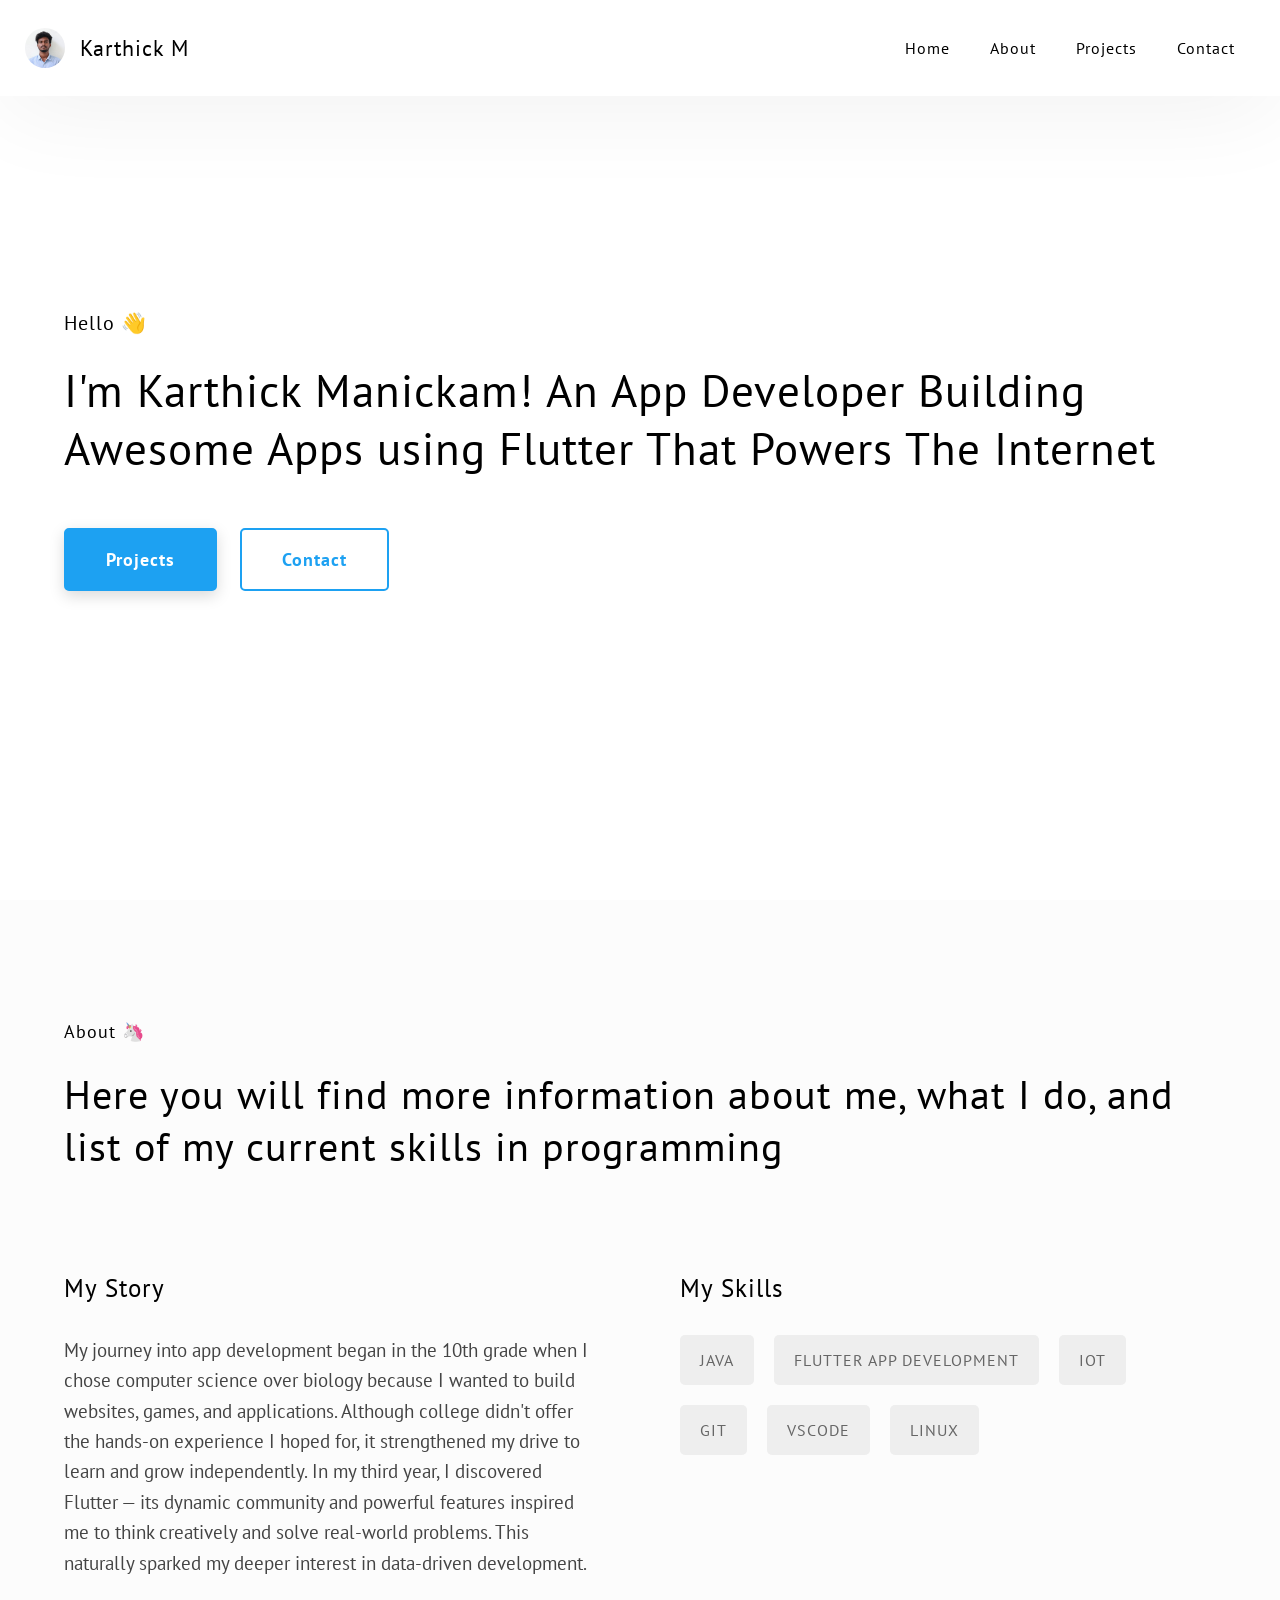
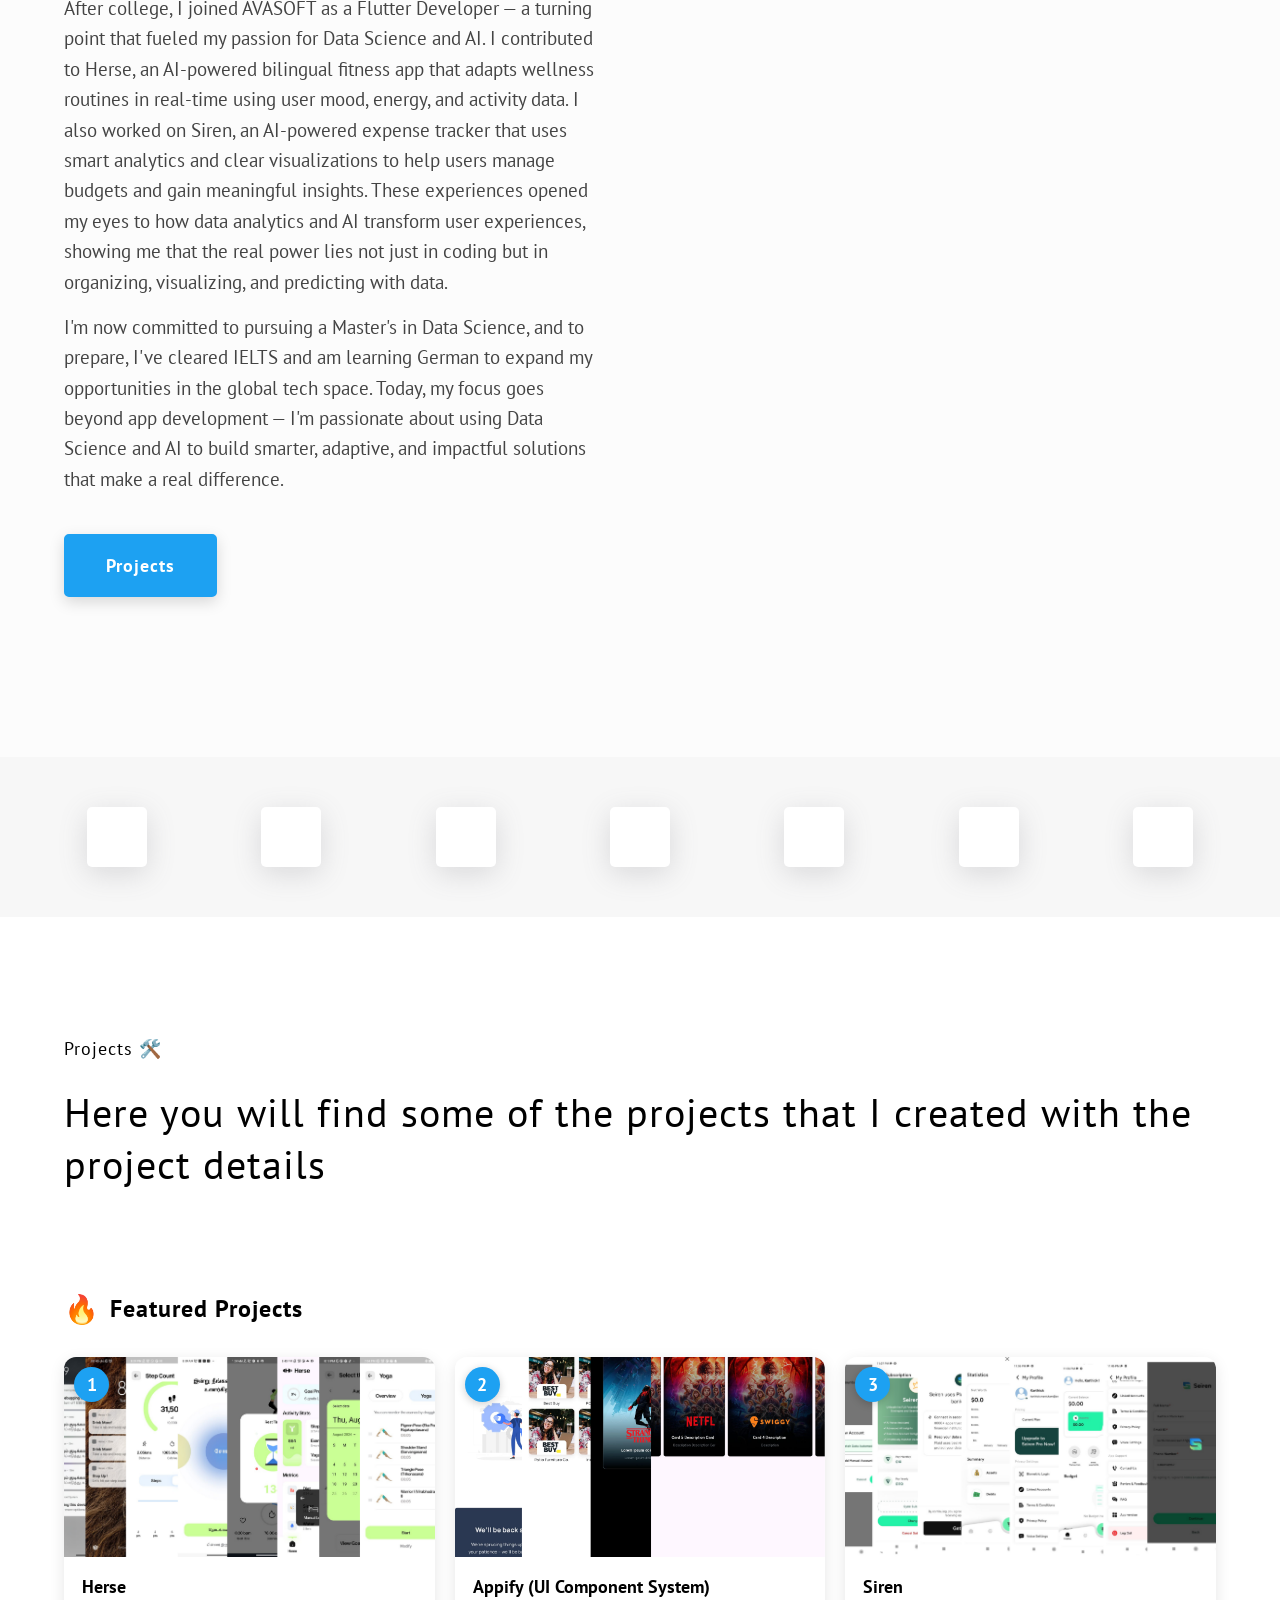
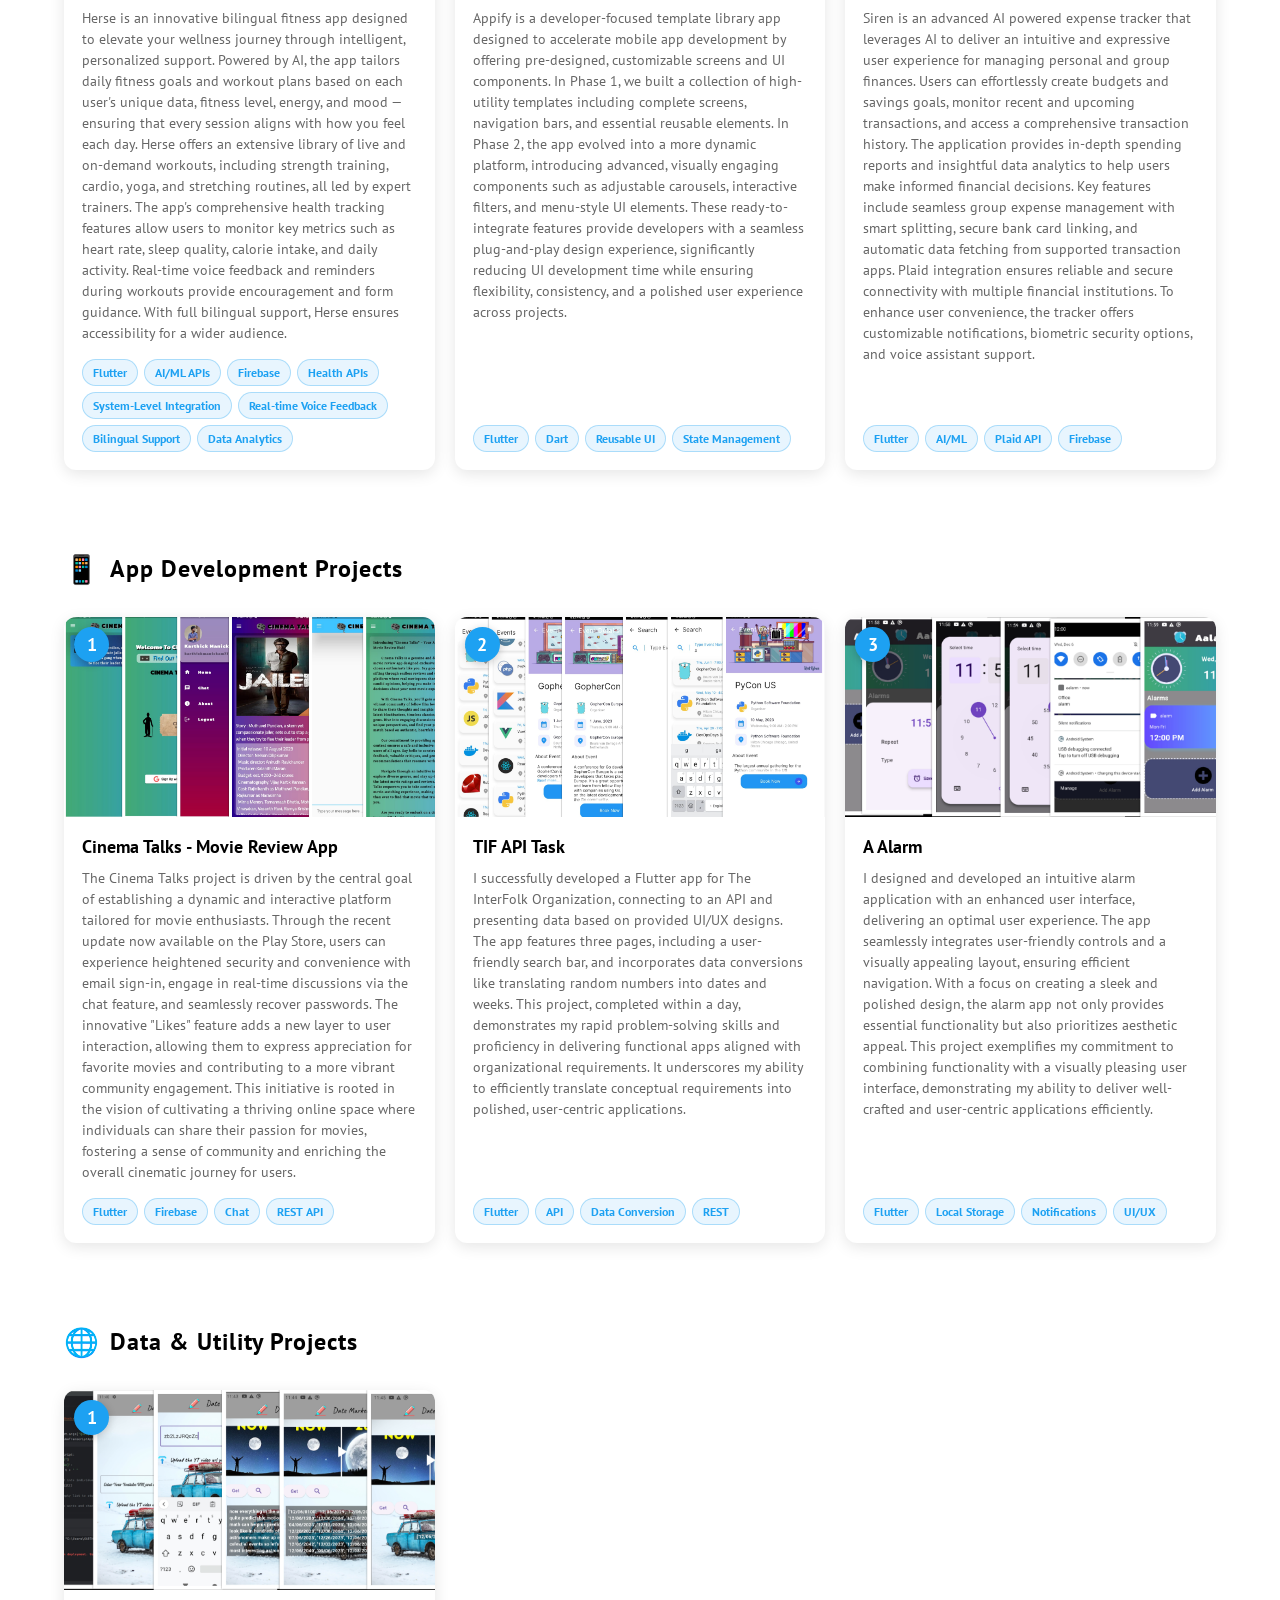
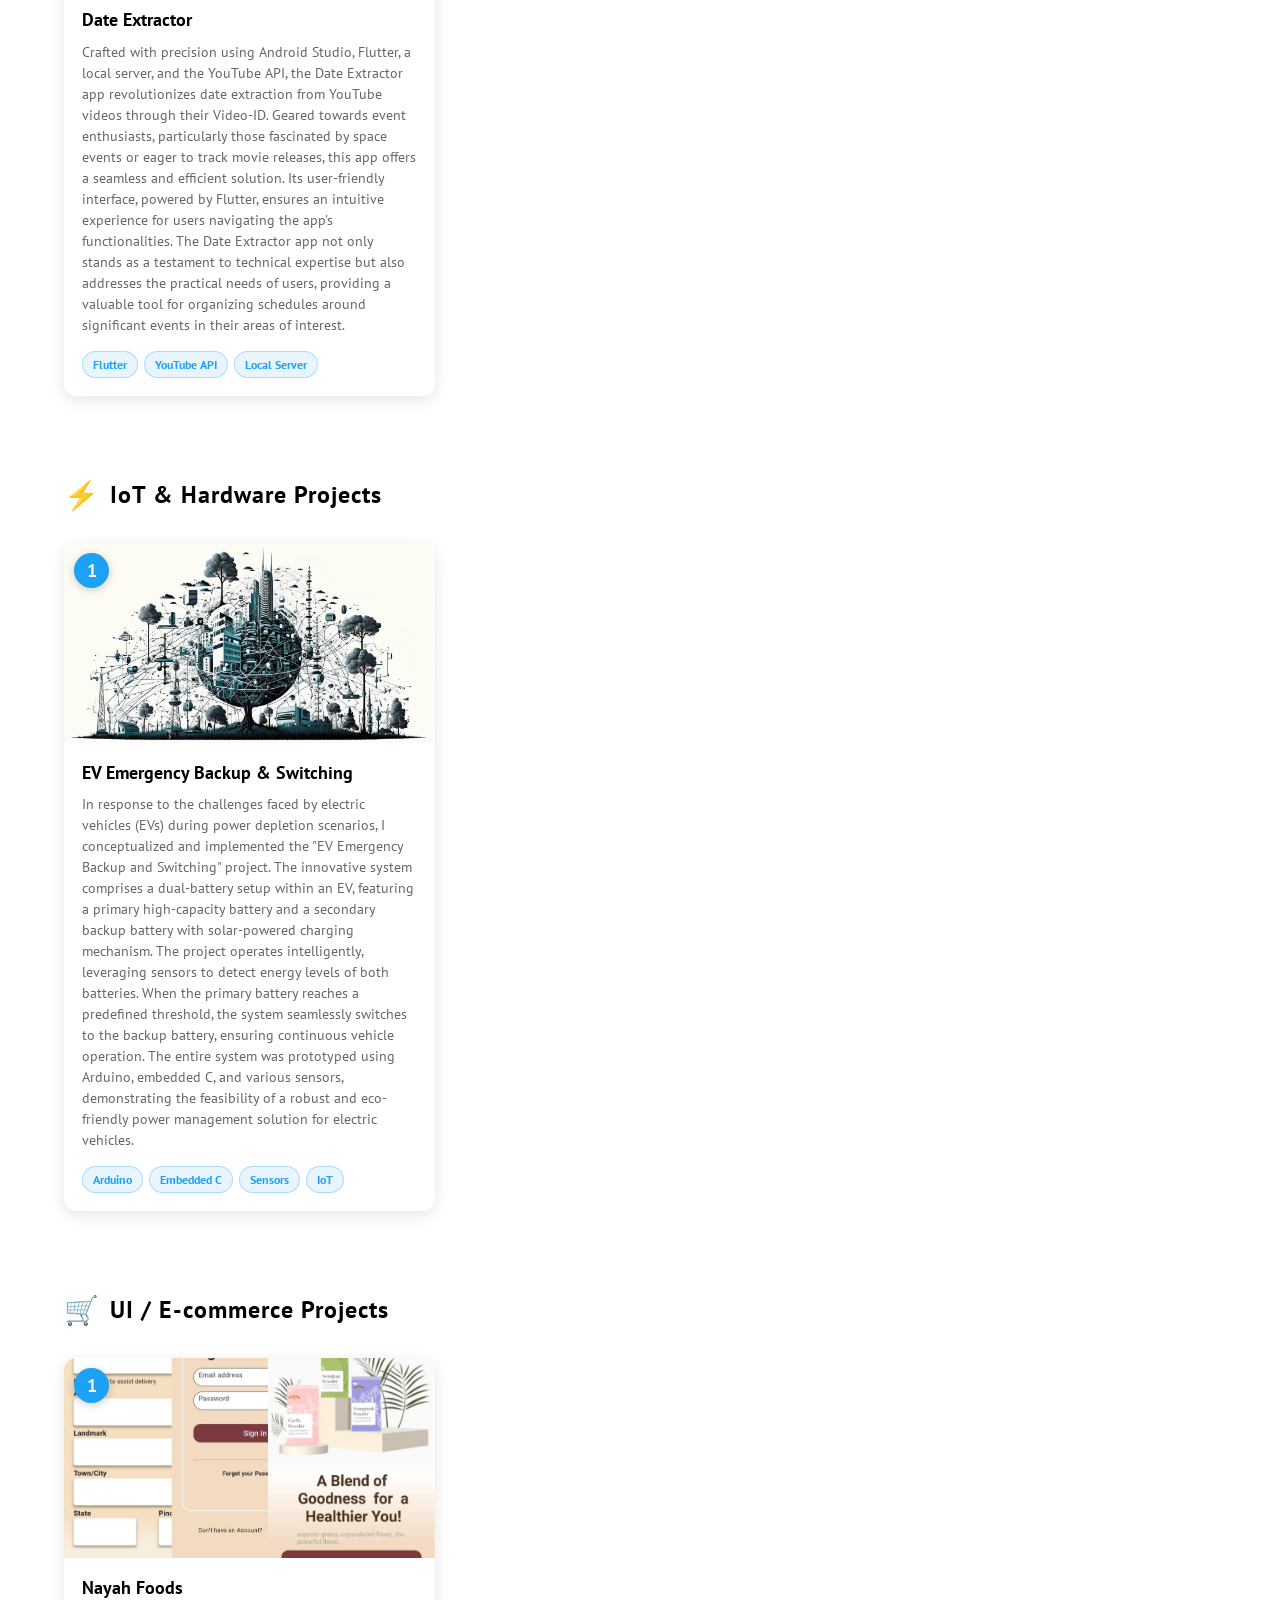
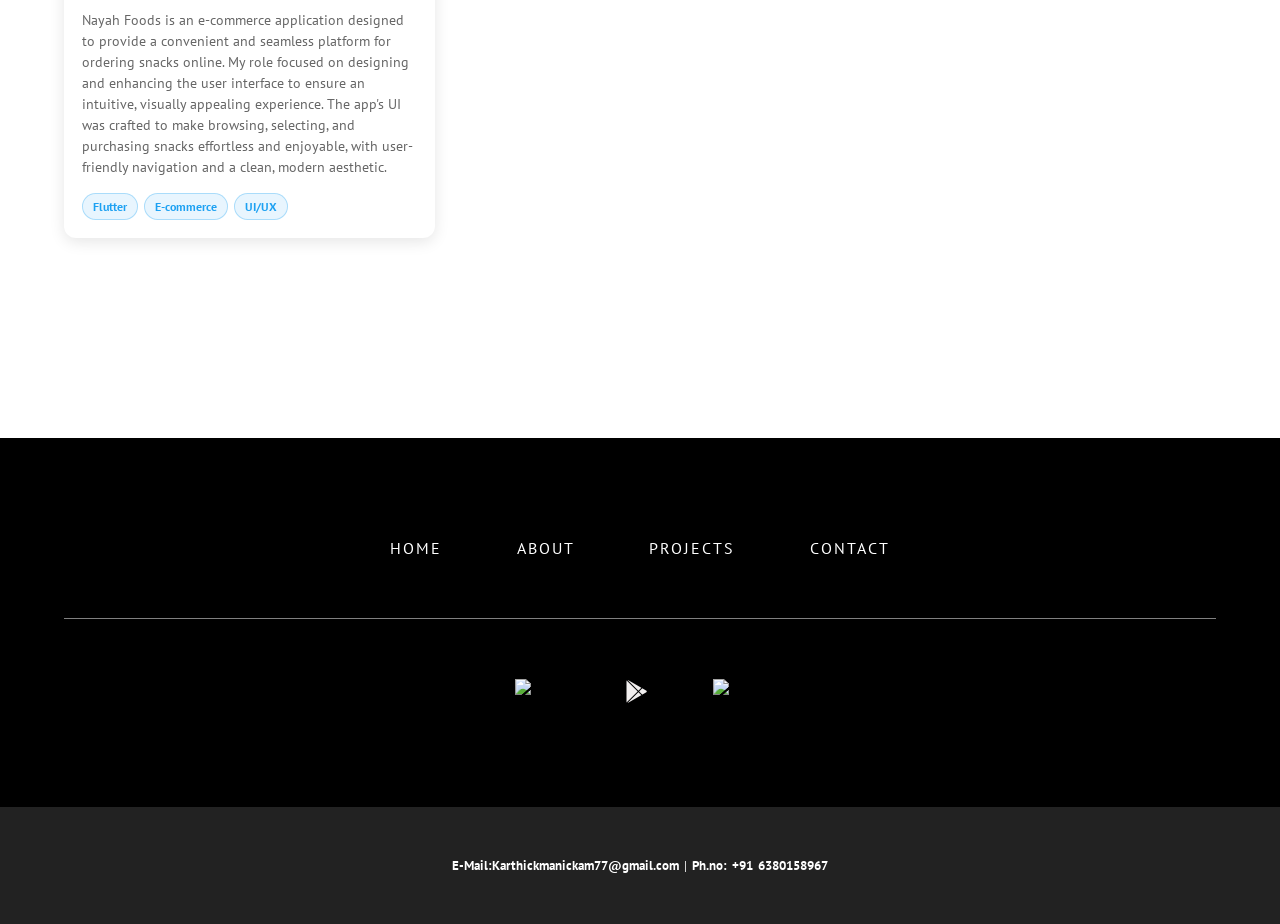
==== commit 8f4737cc: "Update Herse project tech tags: Add system-level integration, voice feedback, and additional APIs" ====
--- a/WowFolio-main/firehost/public/index.html
+++ b/WowFolio-main/firehost/public/index.html
@@ -145,9 +145,13 @@
                 </p>
                 <div class="project-card__tags">
                   <span class="project-card__tag">Flutter</span>
-                  <span class="project-card__tag">AI/ML</span>
+                  <span class="project-card__tag">AI/ML APIs</span>
                   <span class="project-card__tag">Firebase</span>
                   <span class="project-card__tag">Health APIs</span>
+                  <span class="project-card__tag">System-Level Integration</span>
+                  <span class="project-card__tag">Real-time Voice Feedback</span>
+                  <span class="project-card__tag">Bilingual Support</span>
+                  <span class="project-card__tag">Data Analytics</span>
                 </div>
               </div>
             </div>
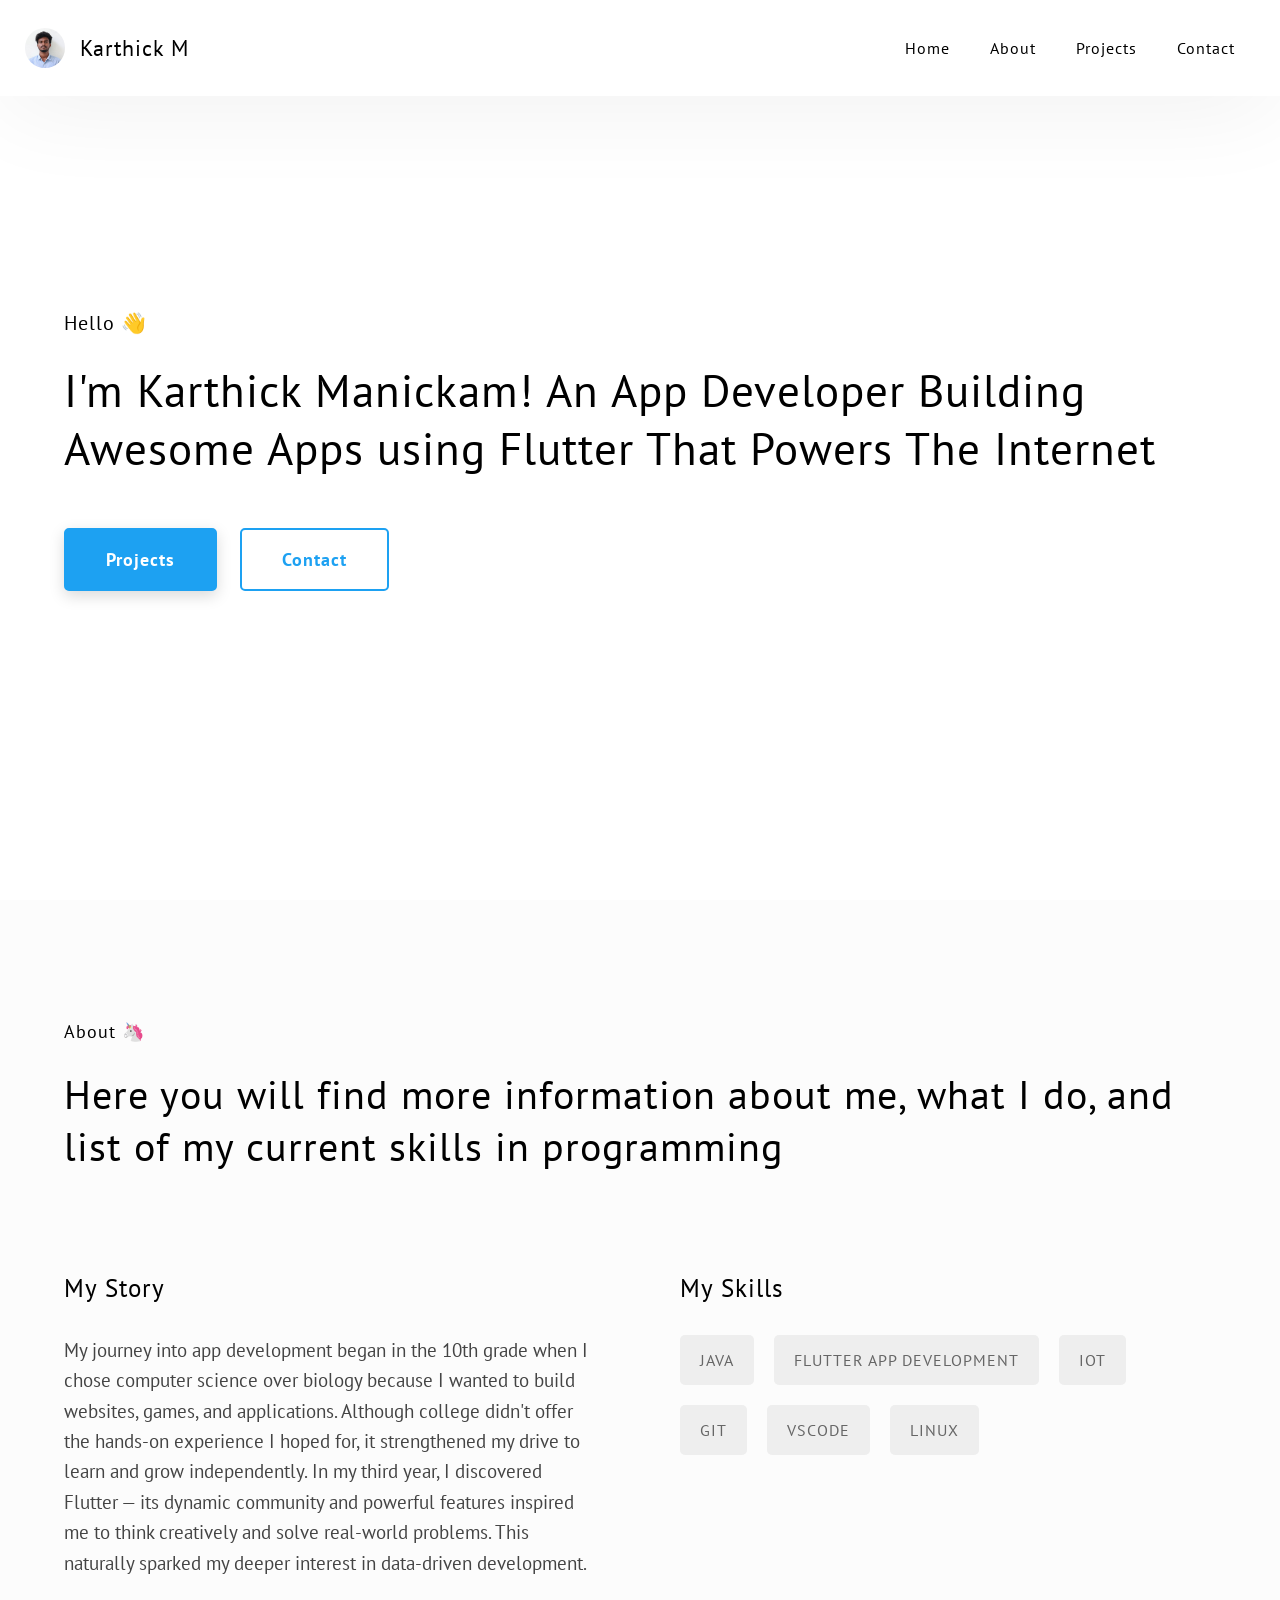
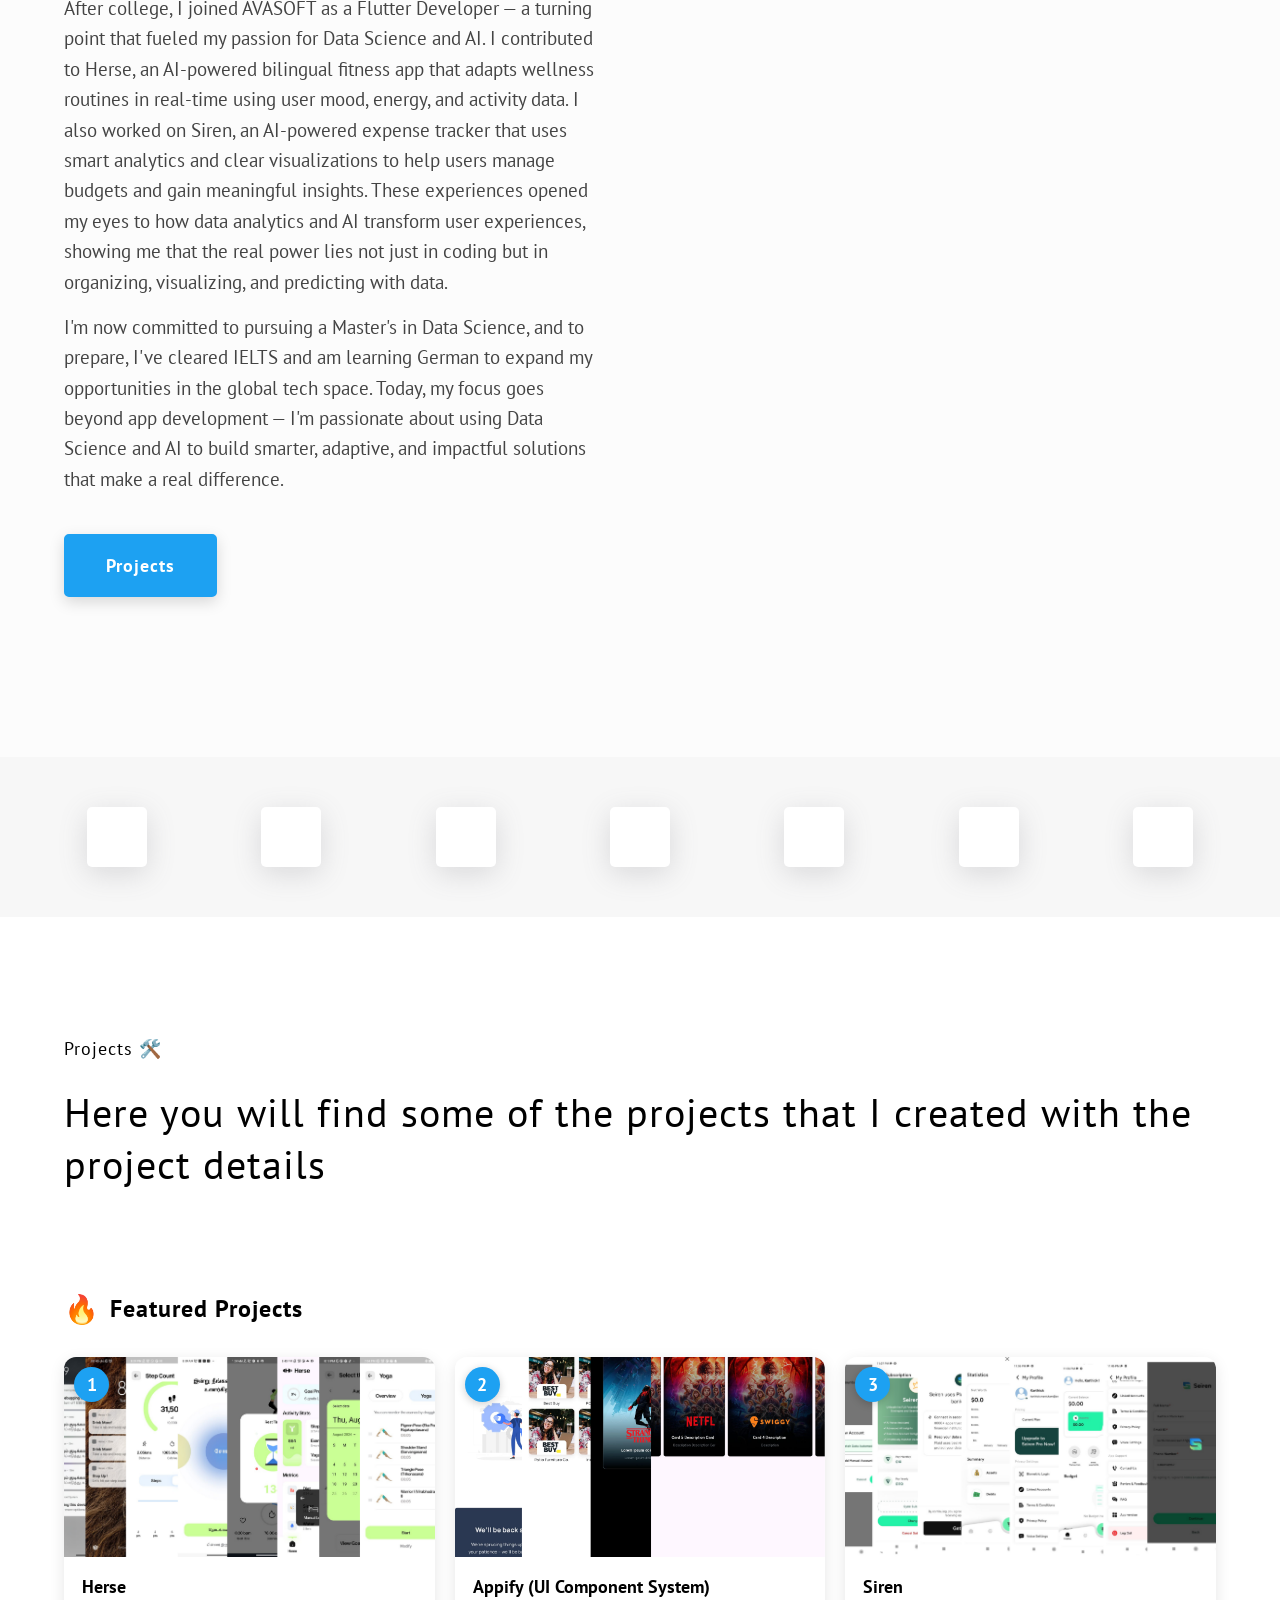
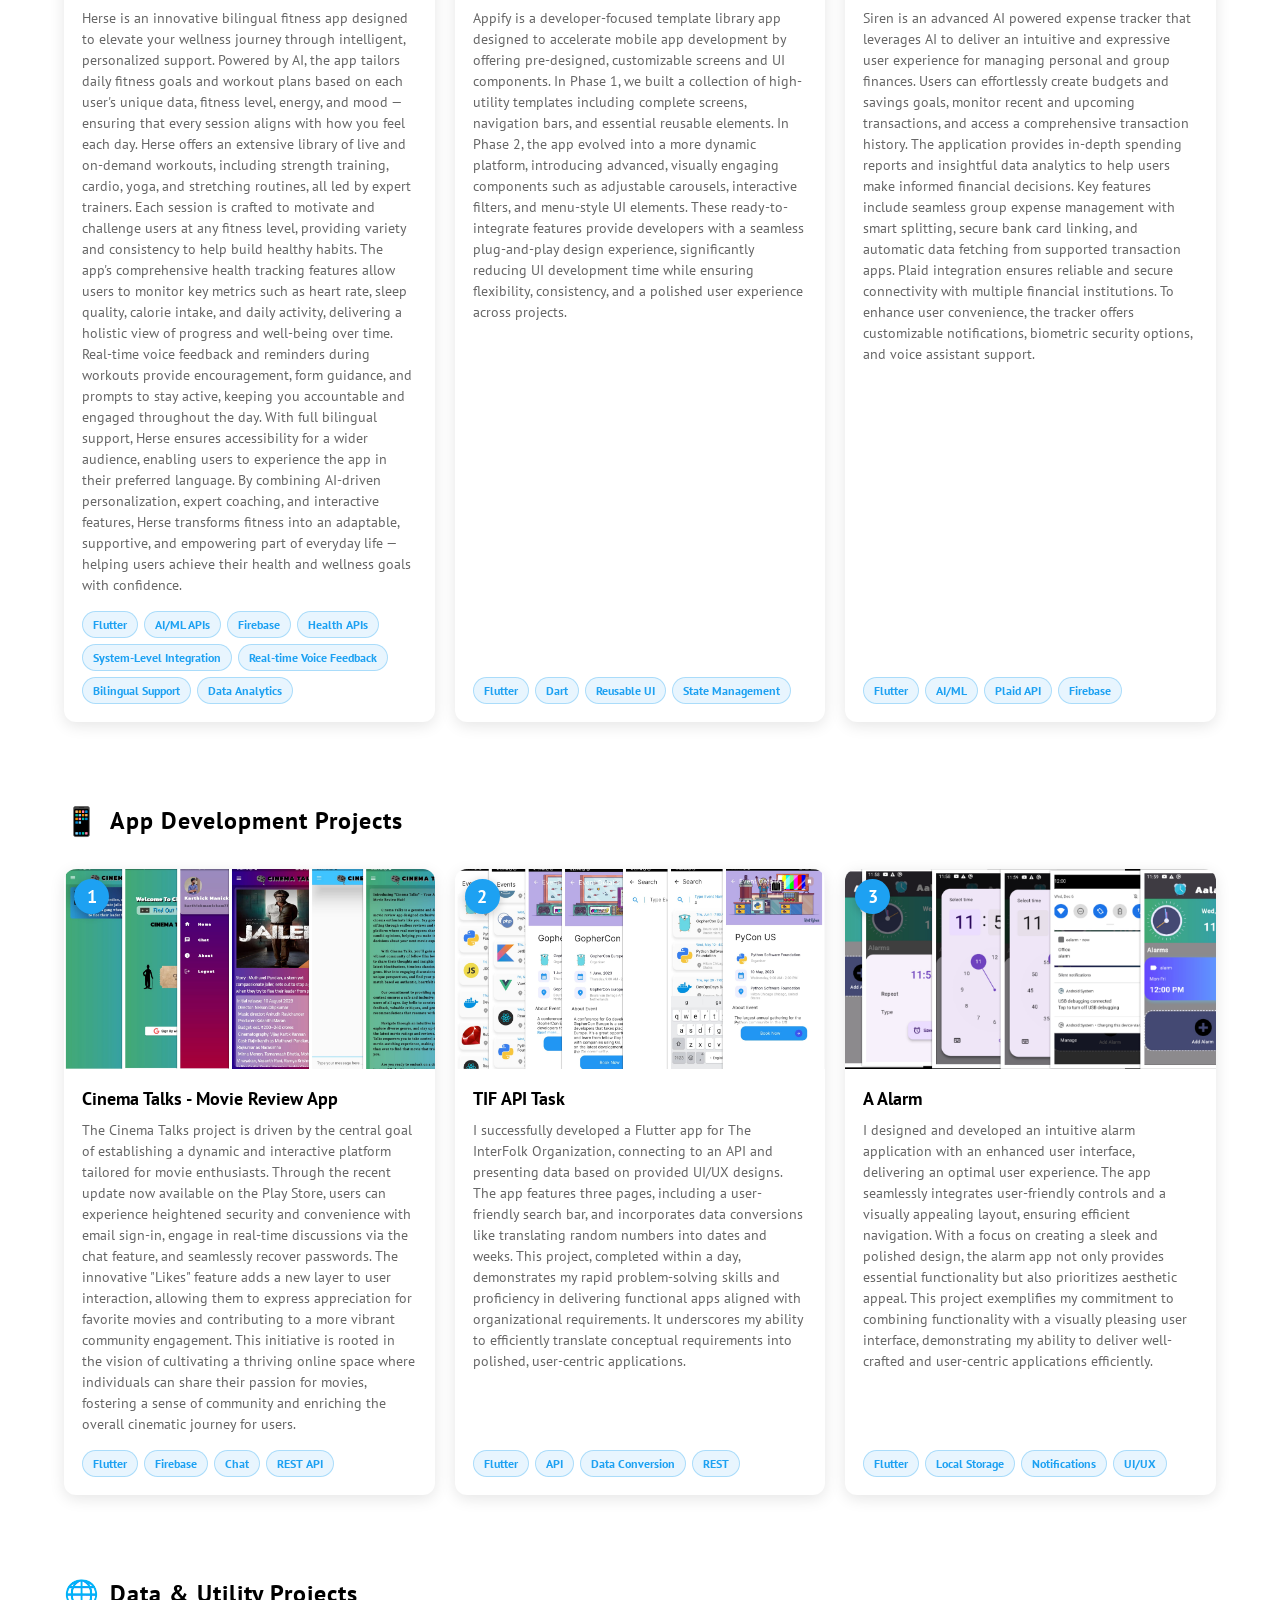
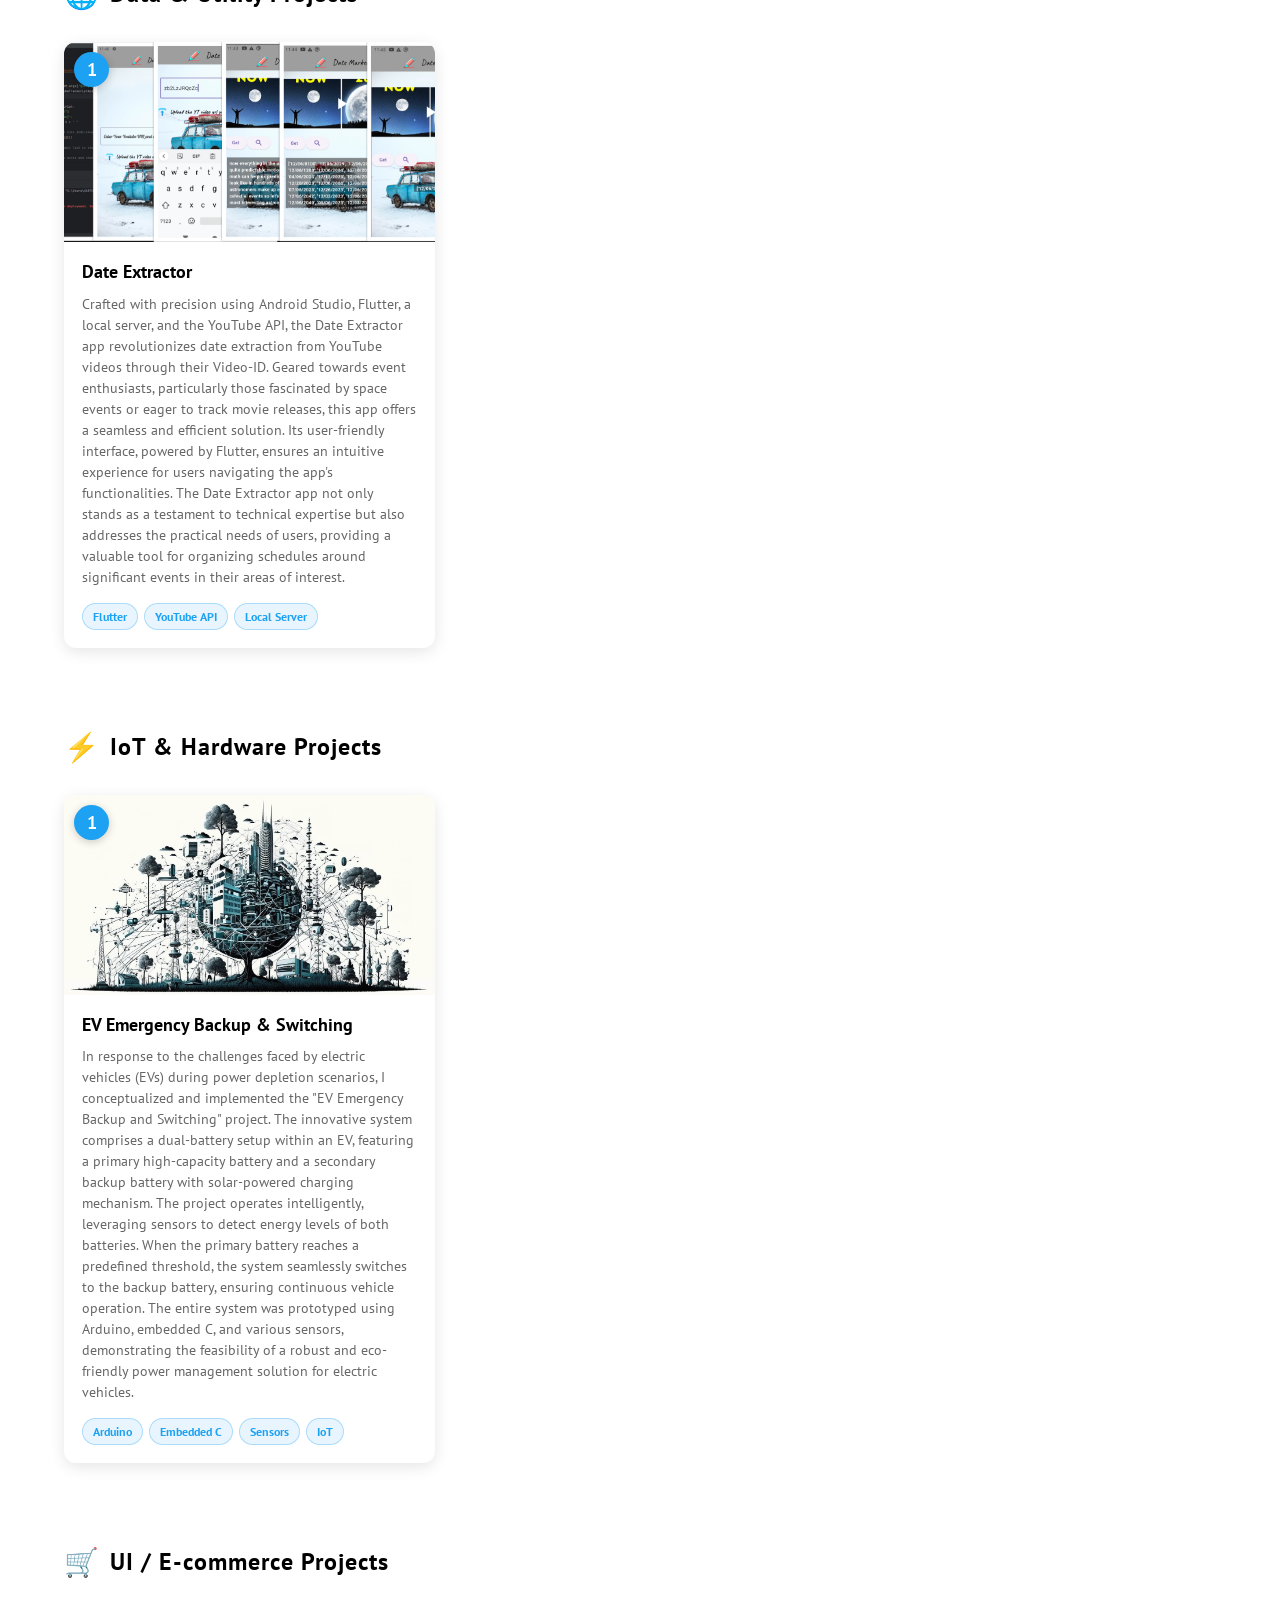
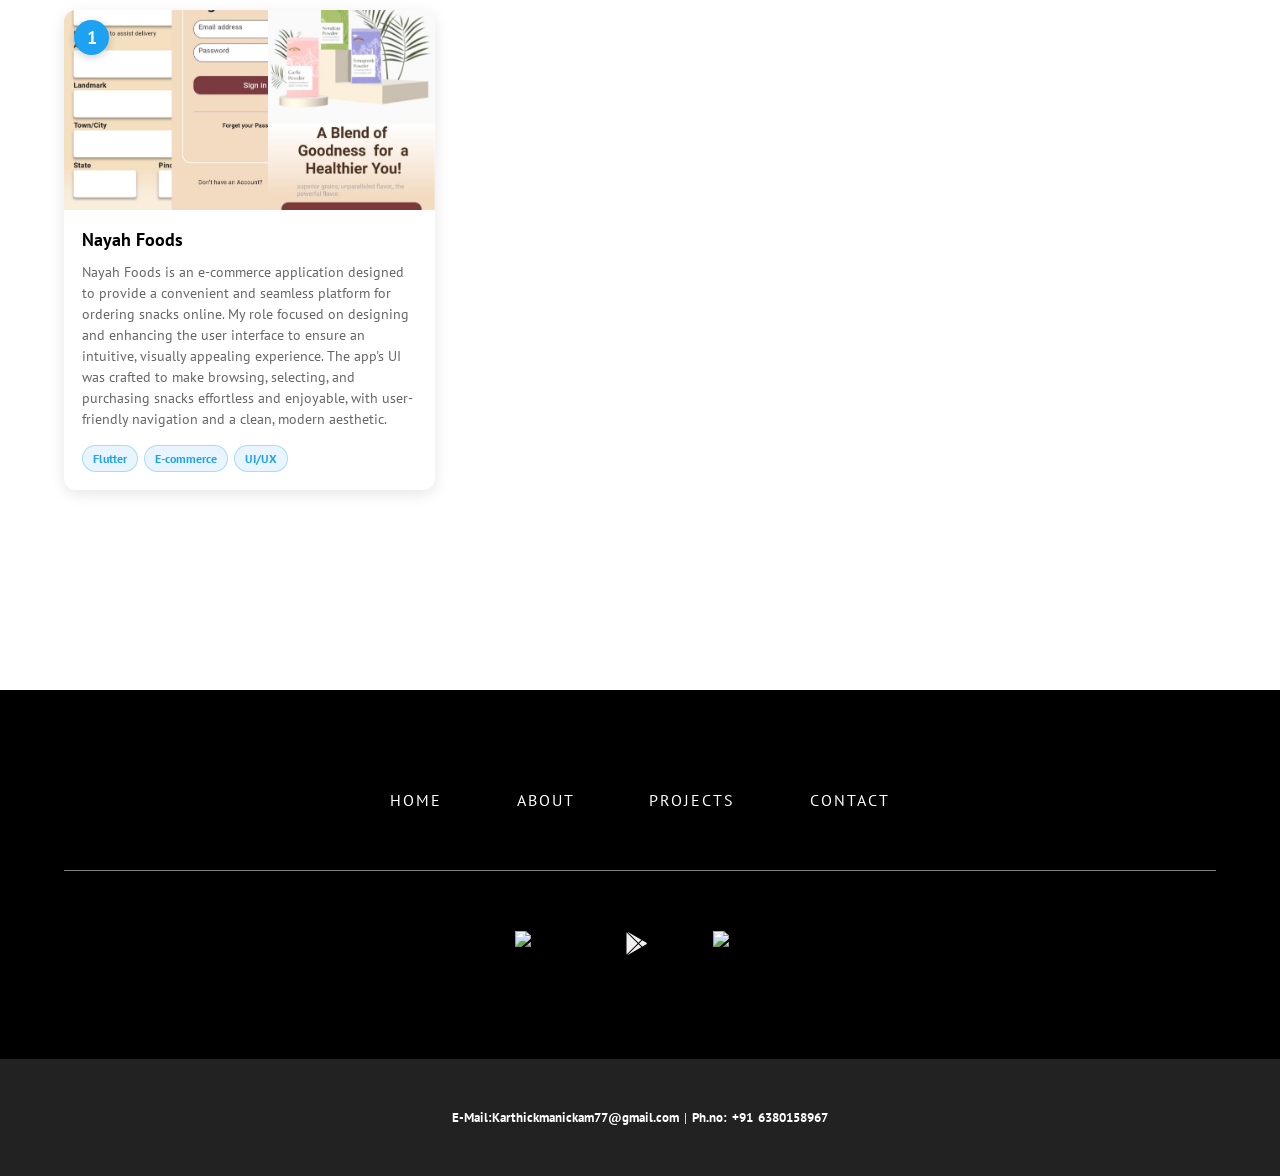
==== commit 5cbd7ebf: "Update Herse project description with complete detailed content" ====
--- a/WowFolio-main/firehost/public/index.html
+++ b/WowFolio-main/firehost/public/index.html
@@ -141,7 +141,8 @@
               <div class="project-card__content">
                 <h4 class="project-card__title">Herse</h4>
                 <p class="project-card__description">
-                  Herse is an innovative bilingual fitness app designed to elevate your wellness journey through intelligent, personalized support. Powered by AI, the app tailors daily fitness goals and workout plans based on each user's unique data, fitness level, energy, and mood — ensuring that every session aligns with how you feel each day. Herse offers an extensive library of live and on-demand workouts, including strength training, cardio, yoga, and stretching routines, all led by expert trainers. The app's comprehensive health tracking features allow users to monitor key metrics such as heart rate, sleep quality, calorie intake, and daily activity. Real-time voice feedback and reminders during workouts provide encouragement and form guidance. With full bilingual support, Herse ensures accessibility for a wider audience.
+                  Herse is an innovative bilingual fitness app designed to elevate your wellness journey through intelligent, personalized support. Powered by AI, the app tailors daily fitness goals and workout plans based on each user's unique data, fitness level, energy, and mood — ensuring that every session aligns with how you feel each day. Herse offers an extensive library of live and on-demand workouts, including strength training, cardio, yoga, and stretching routines, all led by expert trainers. Each session is crafted to motivate and challenge users at any fitness level, providing variety and consistency to help build healthy habits.
+                  The app's comprehensive health tracking features allow users to monitor key metrics such as heart rate, sleep quality, calorie intake, and daily activity, delivering a holistic view of progress and well-being over time. Real-time voice feedback and reminders during workouts provide encouragement, form guidance, and prompts to stay active, keeping you accountable and engaged throughout the day. With full bilingual support, Herse ensures accessibility for a wider audience, enabling users to experience the app in their preferred language. By combining AI-driven personalization, expert coaching, and interactive features, Herse transforms fitness into an adaptable, supportive, and empowering part of everyday life — helping users achieve their health and wellness goals with confidence.
                 </p>
                 <div class="project-card__tags">
                   <span class="project-card__tag">Flutter</span>
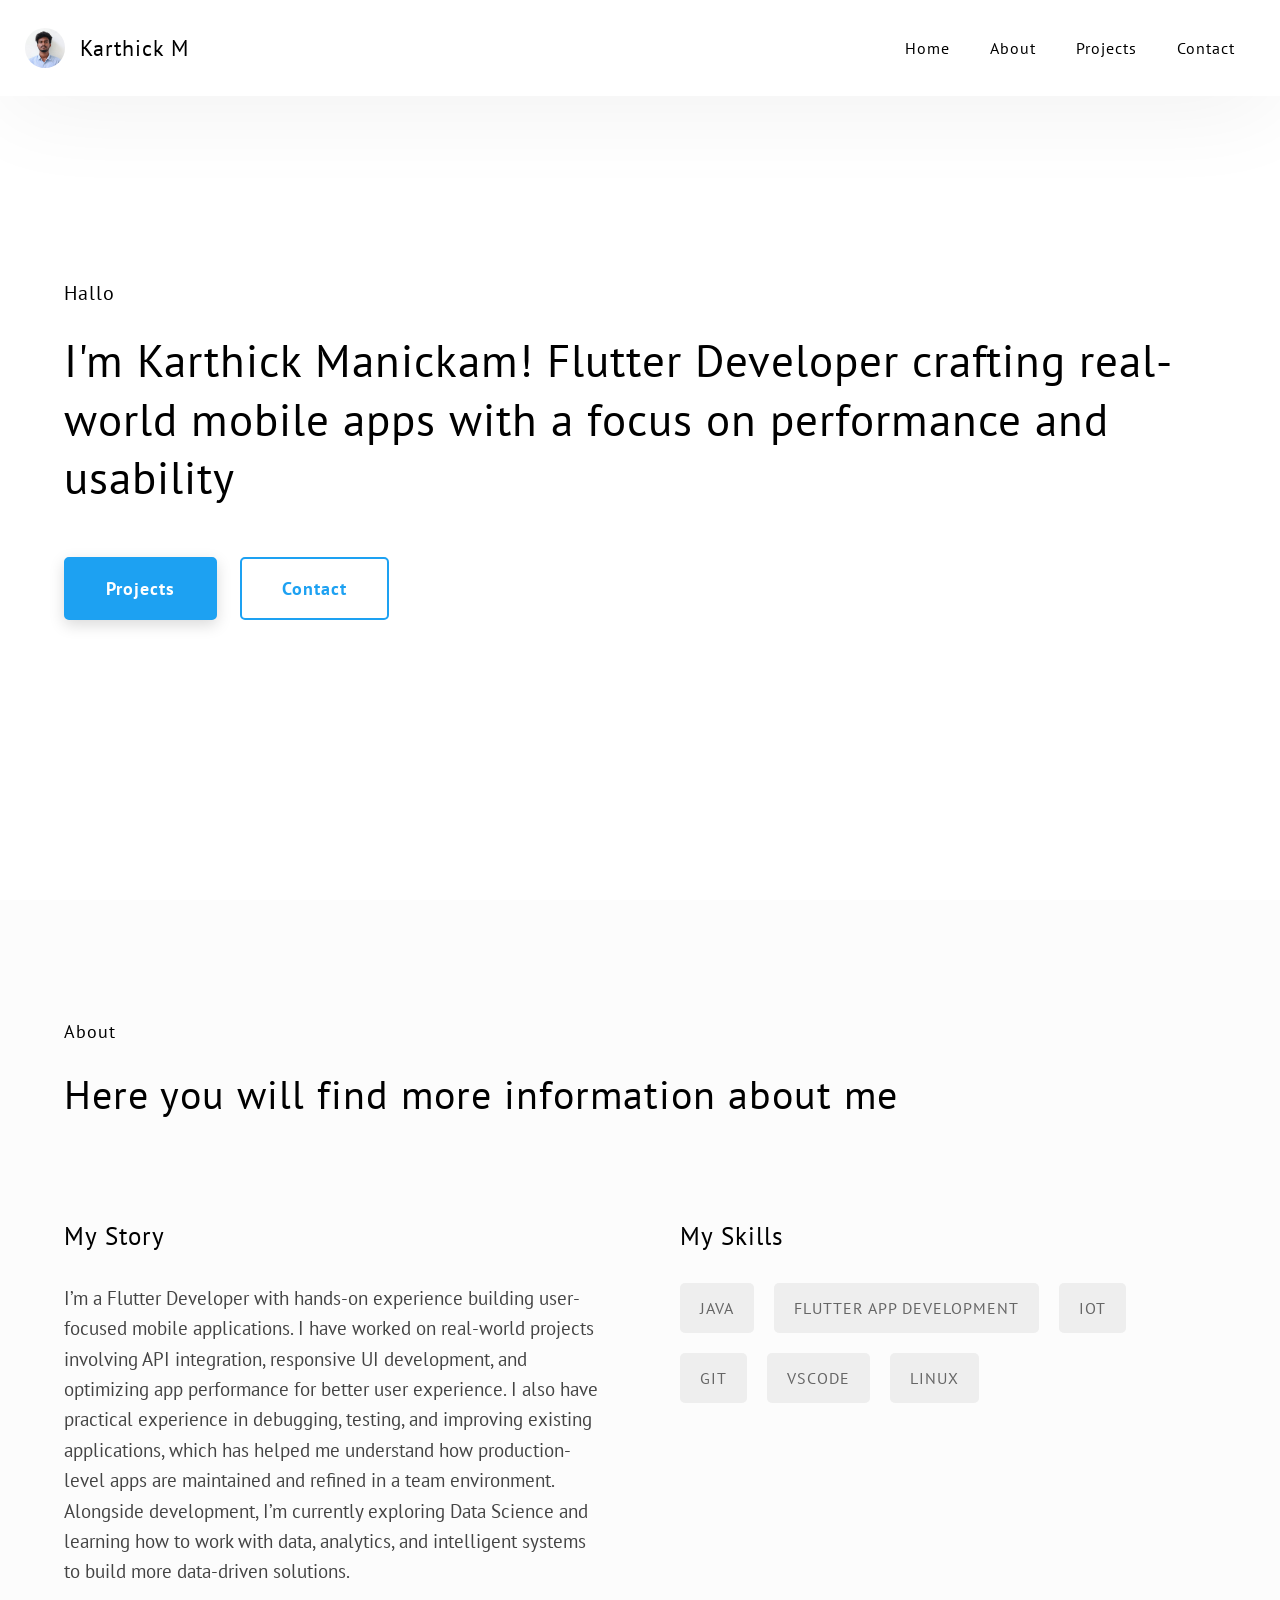
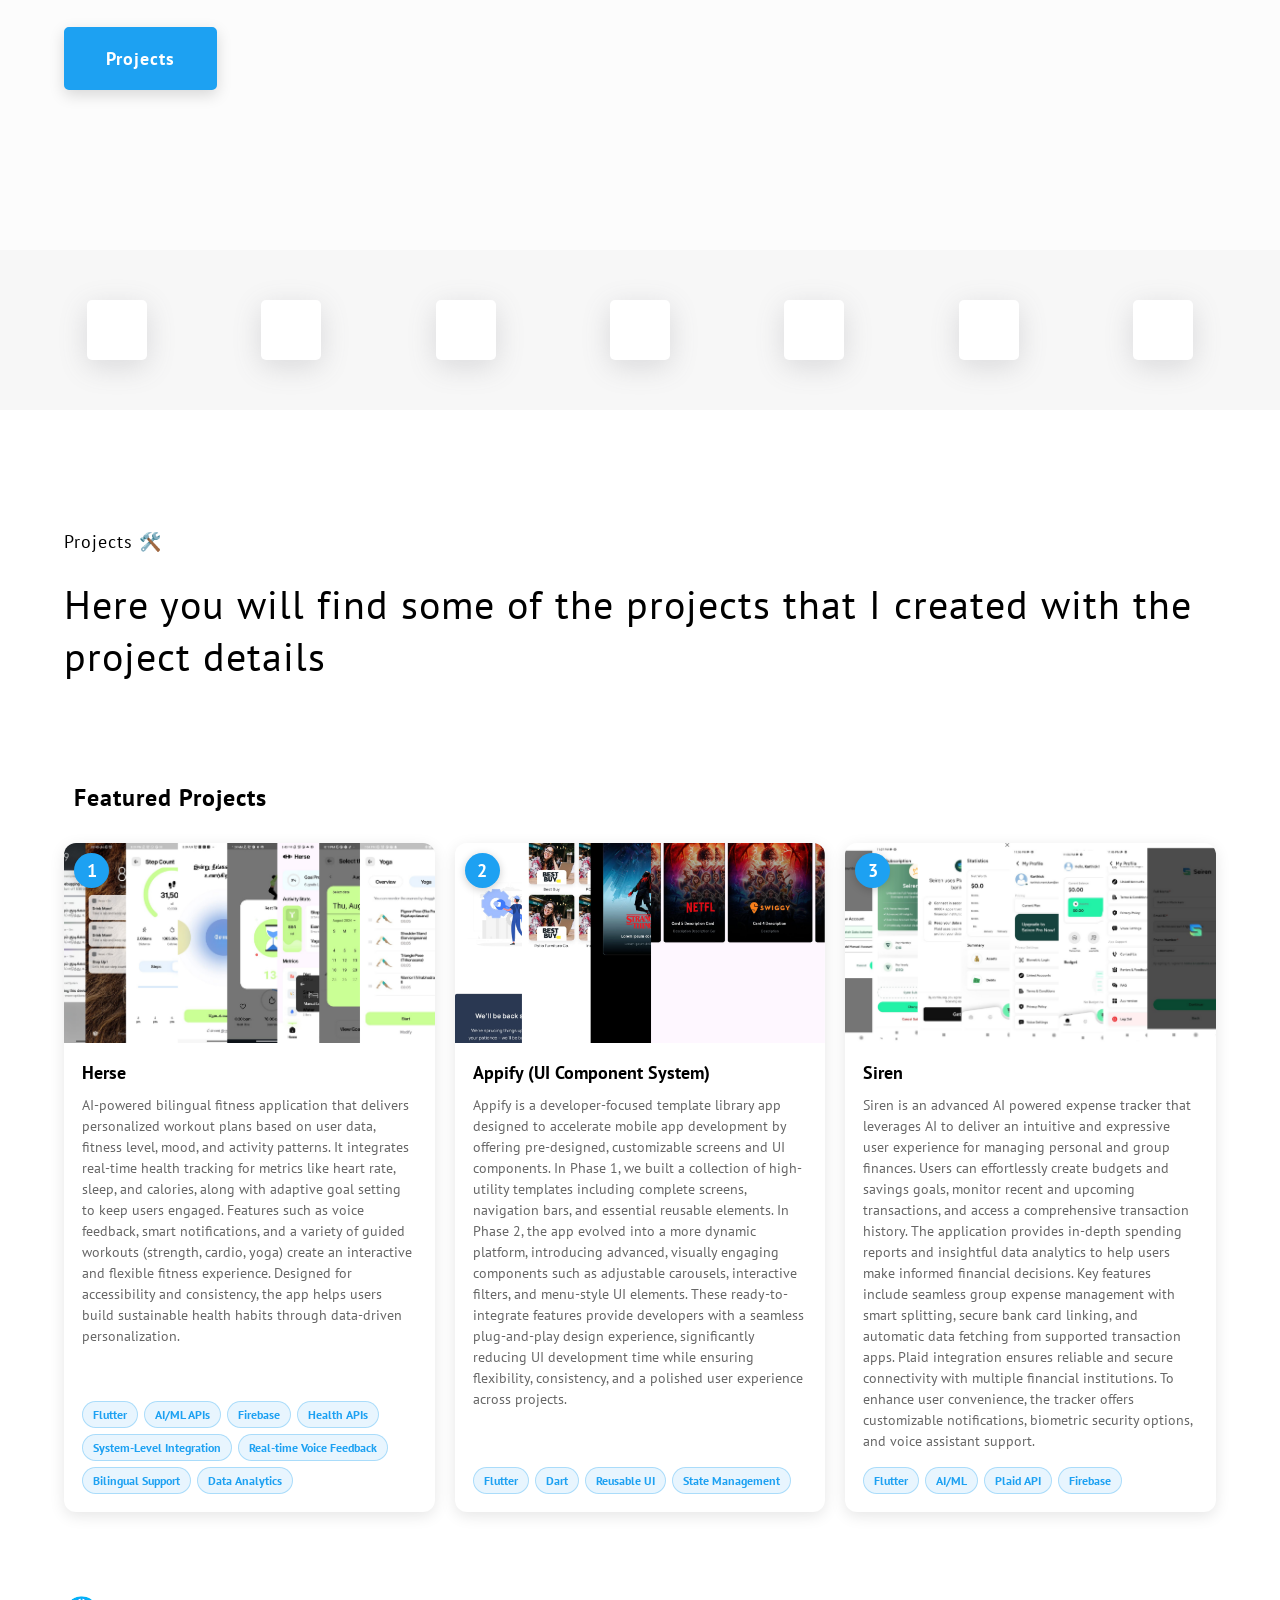
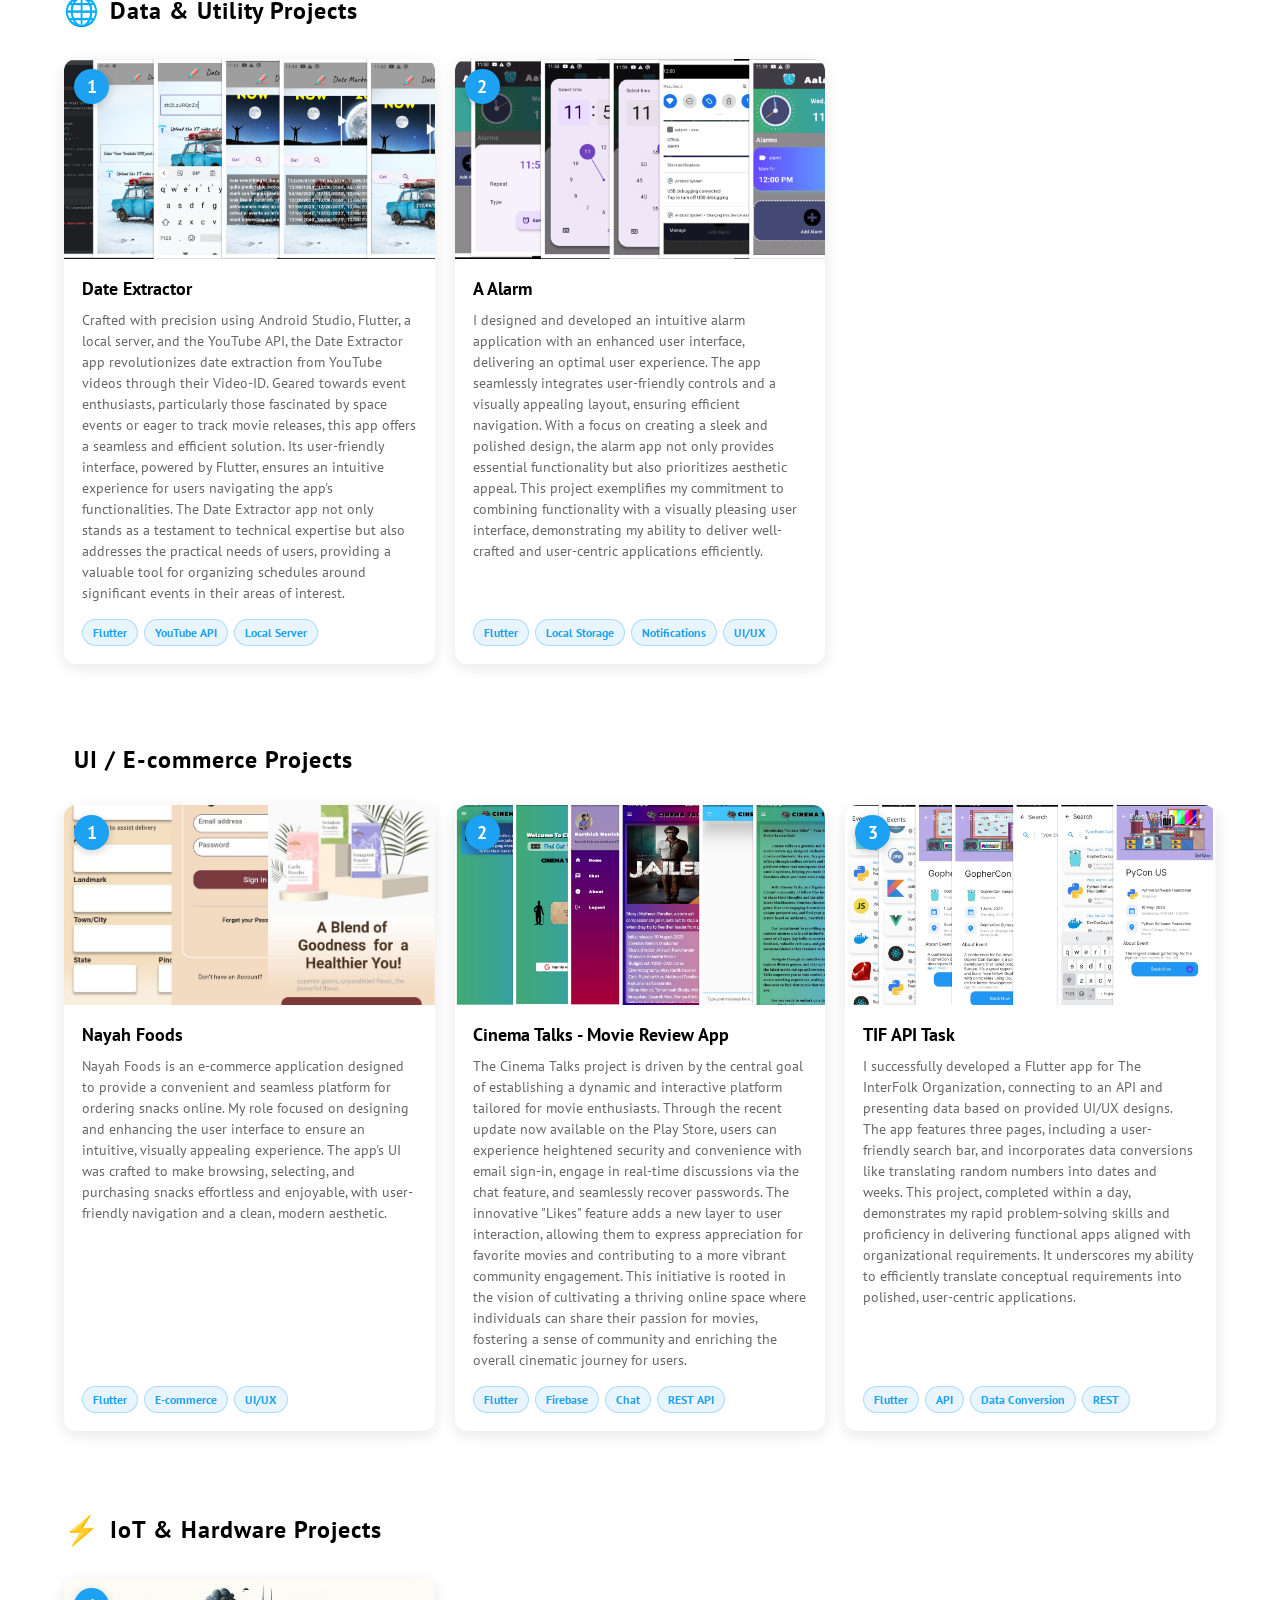
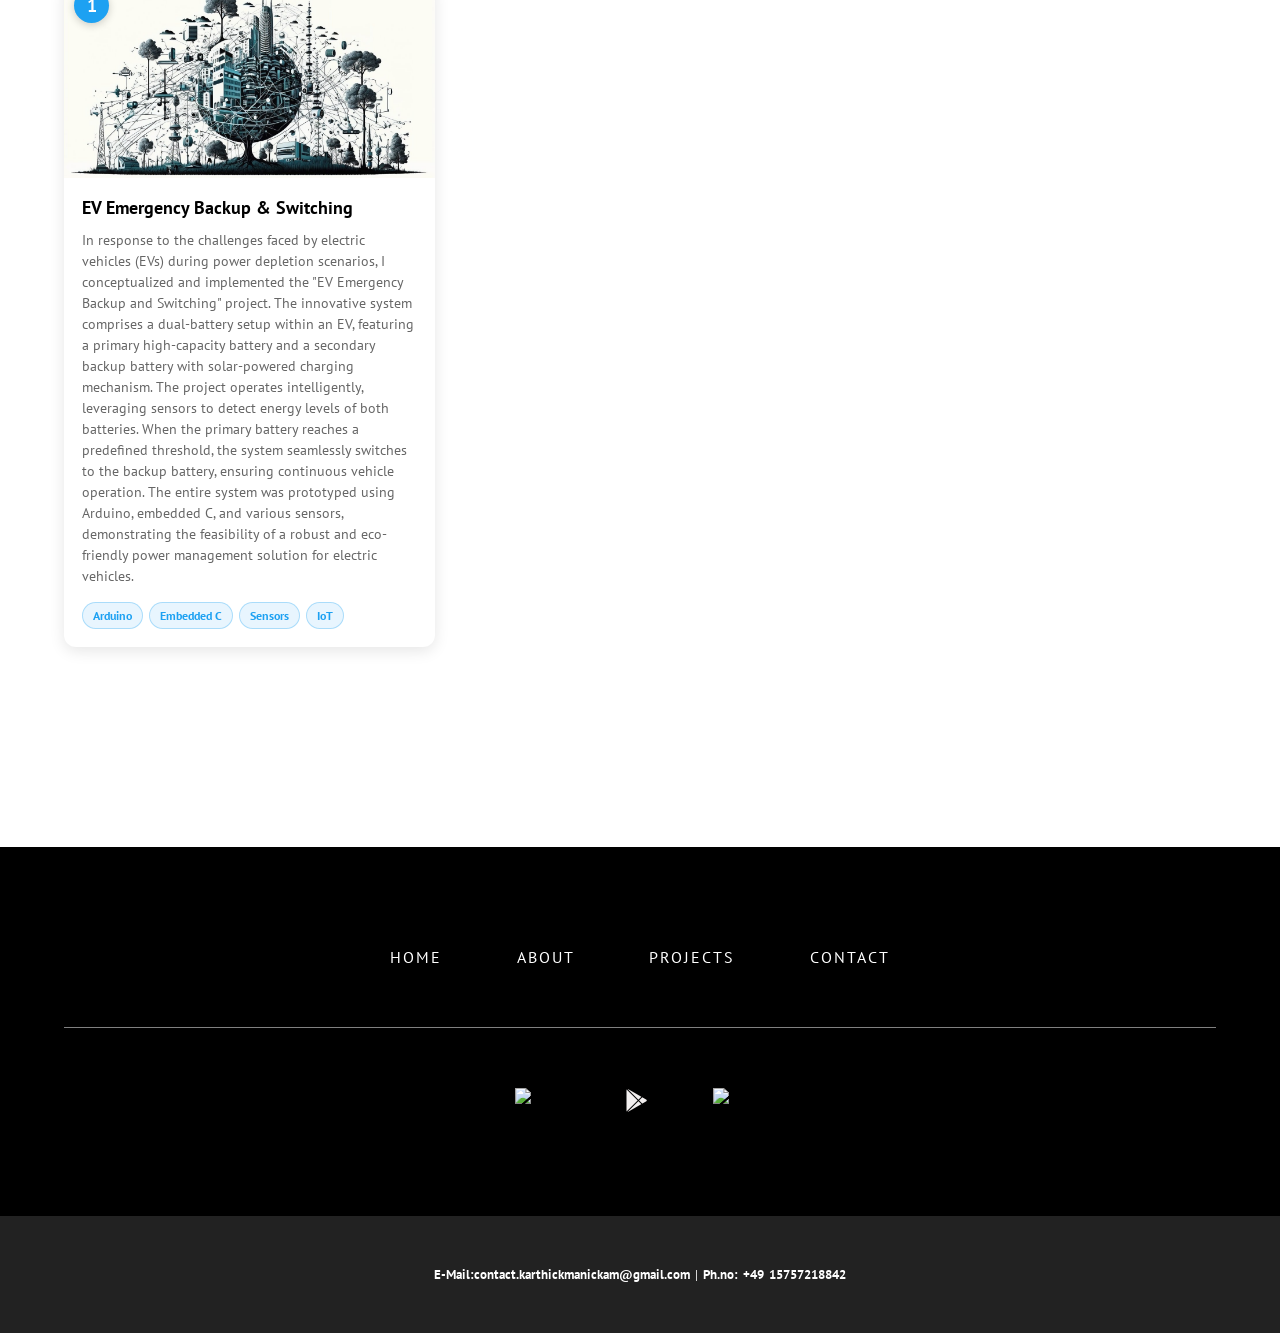
==== commit a14840b8: "Re-arranged Projects" ====
--- a/WowFolio-main/firehost/public/index.html
+++ b/WowFolio-main/firehost/public/index.html
@@ -49,9 +49,9 @@
     <div class="home-hero__content">
       <div class="home-hero__info">
         <h1 class="heading-primary home-hero__heading-primary">
-          <span class="heading-primary__sm"> Hello 👋</span>
+          <span class="heading-primary__sm"> Hallo</span>
           <span class="heading-primary__main">
-            I'm Karthick Manickam! An App Developer Building Awesome Apps using Flutter That Powers The Internet
+            I'm Karthick Manickam! Flutter Developer crafting real-world mobile apps with a focus on performance and usability
           </span>
         </h1>
         <a href="./index.html#projects"><button class="btn btn-theme home-hero__btn-theme">Projects</button></a>
@@ -63,9 +63,9 @@
   <section id="about" class="about main-section">
     <div class="main-container">
       <h2 class="heading-secondary projects__heading-secondary">
-        <span class="heading-secondary__sm"> About 🦄</span>
+        <span class="heading-secondary__sm"> About </span>
         <span class="heading-secondary__main">
-          Here you will find more information about me, what I do, and list of my current skills in programming
+          Here you will find more information about me
         </span>
       </h2>
       <div class="main-section__content">
@@ -74,16 +74,11 @@
             <h3 class="heading-quaternary about__heading-quaternary">My Story</h3>
             <p class="text-primary about__text-primary">
               <span>
-                My journey into app development began in the 10th grade when I chose computer science over biology because I wanted to build websites, games, and applications. Although college didn't offer the hands-on experience I hoped for, it strengthened my drive to learn and grow independently.
-                In my third year, I discovered Flutter — its dynamic community and powerful features inspired me to think creatively and solve real-world problems. This naturally sparked my deeper interest in data-driven development.
-              </span>
-              <span>
-                After college, I joined AVASOFT as a Flutter Developer — a turning point that fueled my passion for Data Science and AI. I contributed to Herse, an AI-powered bilingual fitness app that adapts wellness routines in real-time using user mood, energy, and activity data. I also worked on Siren, an AI-powered expense tracker that uses smart analytics and clear visualizations to help users manage budgets and gain meaningful insights.
-                These experiences opened my eyes to how data analytics and AI transform user experiences, showing me that the real power lies not just in coding but in organizing, visualizing, and predicting with data.
-              </span>
-              <span>
-                I'm now committed to pursuing a Master's in Data Science, and to prepare, I've cleared IELTS and am learning German to expand my opportunities in the global tech space.
-                Today, my focus goes beyond app development — I'm passionate about using Data Science and AI to build smarter, adaptive, and impactful solutions that make a real difference.
+                I’m a Flutter Developer with hands-on experience building user-focused mobile applications. I have worked on real-world projects involving API integration, responsive UI development, and optimizing app performance for better user experience.
+
+I also have practical experience in debugging, testing, and improving existing applications, which has helped me understand how production-level apps are maintained and refined in a team environment.
+
+Alongside development, I’m currently exploring Data Science and learning how to work with data, analytics, and intelligent systems to build more data-driven solutions.
               </span>
             </p>
             <a href="./index.html#projects"><button class="btn btn-theme about__btn-theme">Projects</button></a>
@@ -129,7 +124,7 @@
         <!-- Featured Projects -->
         <div class="projects__category">
           <h3 class="projects__category-title">
-            <span class="projects__category-icon">🔥</span> Featured Projects
+            <span class="projects__category-icon"></span> Featured Projects
           </h3>
           <div class="projects__grid">
             <!-- Project 1: Herse -->
@@ -140,10 +135,7 @@
               </div>
               <div class="project-card__content">
                 <h4 class="project-card__title">Herse</h4>
-                <p class="project-card__description">
-                  Herse is an innovative bilingual fitness app designed to elevate your wellness journey through intelligent, personalized support. Powered by AI, the app tailors daily fitness goals and workout plans based on each user's unique data, fitness level, energy, and mood — ensuring that every session aligns with how you feel each day. Herse offers an extensive library of live and on-demand workouts, including strength training, cardio, yoga, and stretching routines, all led by expert trainers. Each session is crafted to motivate and challenge users at any fitness level, providing variety and consistency to help build healthy habits.
-                  The app's comprehensive health tracking features allow users to monitor key metrics such as heart rate, sleep quality, calorie intake, and daily activity, delivering a holistic view of progress and well-being over time. Real-time voice feedback and reminders during workouts provide encouragement, form guidance, and prompts to stay active, keeping you accountable and engaged throughout the day. With full bilingual support, Herse ensures accessibility for a wider audience, enabling users to experience the app in their preferred language. By combining AI-driven personalization, expert coaching, and interactive features, Herse transforms fitness into an adaptable, supportive, and empowering part of everyday life — helping users achieve their health and wellness goals with confidence.
-                </p>
+                <p class="project-card__description">AI-powered bilingual fitness application that delivers personalized workout plans based on user data, fitness level, mood, and activity patterns. It integrates real-time health tracking for metrics like heart rate, sleep, and calories, along with adaptive goal setting to keep users engaged. Features such as voice feedback, smart notifications, and a variety of guided workouts (strength, cardio, yoga) create an interactive and flexible fitness experience. Designed for accessibility and consistency, the app helps users build sustainable health habits through data-driven personalization.</p>
                 <div class="project-card__tags">
                   <span class="project-card__tag">Flutter</span>
                   <span class="project-card__tag">AI/ML APIs</span>
@@ -199,15 +191,93 @@
           </div>
         </div>
 
-        <!-- App Development Projects -->
+       
+
+        <!-- Data & Utility Projects -->
         <div class="projects__category">
           <h3 class="projects__category-title">
-            <span class="projects__category-icon">📱</span> App Development Projects
-          </h3>
-          <div class="projects__grid">
-            <!-- Project 1: Cinema Talks -->
+            <span class="projects__category-icon">🌐</span> Data & Utility Projects
+          </h3>
+          <div class="projects__grid">
+            <!-- Project: Date Extractor -->
             <div class="project-card">
               <div class="project-card__number">1</div>
+              <div class="project-card__image">
+                <img src="./assets/final_project_2.jpg.png" alt="Date Extractor" />
+              </div>
+              <div class="project-card__content">
+                <h4 class="project-card__title">Date Extractor</h4>
+                <p class="project-card__description">
+                  Crafted with precision using Android Studio, Flutter, a local server, and the YouTube API, the Date Extractor app revolutionizes date extraction from YouTube videos through their Video-ID. Geared towards event enthusiasts, particularly those fascinated by space events or eager to track movie releases, this app offers a seamless and efficient solution. Its user-friendly interface, powered by Flutter, ensures an intuitive experience for users navigating the app's functionalities. The Date Extractor app not only stands as a testament to technical expertise but also addresses the practical needs of users, providing a valuable tool for organizing schedules around significant events in their areas of interest.
+                </p>
+                <div class="project-card__tags">
+                  <span class="project-card__tag">Flutter</span>
+                  <span class="project-card__tag">YouTube API</span>
+                  <span class="project-card__tag">Local Server</span>
+                </div>
+              </div>
+            </div>
+            <!-- Project 3: A Alarm -->
+            <div class="project-card">
+              <div class="project-card__number">2</div>
+              <div class="project-card__image">
+                <img src="./assets/alaram.jpg" alt="A Alarm" />
+              </div>
+              <div class="project-card__content">
+                <h4 class="project-card__title">A Alarm</h4>
+                <p class="project-card__description">
+                  I designed and developed an intuitive alarm application with an enhanced user interface, delivering an optimal user experience. The app seamlessly integrates user-friendly controls and a visually appealing layout, ensuring efficient navigation. With a focus on creating a sleek and polished design, the alarm app not only provides essential functionality but also prioritizes aesthetic appeal. This project exemplifies my commitment to combining functionality with a visually pleasing user interface, demonstrating my ability to deliver well-crafted and user-centric applications efficiently.
+                </p>
+                <div class="project-card__tags">
+                  <span class="project-card__tag">Flutter</span>
+                  <span class="project-card__tag">Local Storage</span>
+                  <span class="project-card__tag">Notifications</span>
+                  <span class="project-card__tag">UI/UX</span>
+                </div>
+              </div>
+            </div>
+          </div>
+        </div>
+
+         <!-- Hands On projects
+         <div class="projects__category">
+          <h3 class="projects__category-title">
+            <span class="projects__category-icon"></span> Hands On Project
+          </h3>
+          <div class="projects__grid">
+           
+
+            
+          </div>
+        </div> -->
+
+        <!-- UI / E-commerce Projects -->
+        <div class="projects__category">
+          <h3 class="projects__category-title">
+            <span class="projects__category-icon"></span> UI / E-commerce Projects
+          </h3>
+          <div class="projects__grid">
+            <!-- Project: Nayah Foods -->
+            <div class="project-card">
+              <div class="project-card__number">1</div>
+              <div class="project-card__image">
+                <img src="./assets/Nayah foods.png" alt="Nayah Foods" />
+              </div>
+              <div class="project-card__content">
+                <h4 class="project-card__title">Nayah Foods</h4>
+                <p class="project-card__description">
+                  Nayah Foods is an e-commerce application designed to provide a convenient and seamless platform for ordering snacks online. My role focused on designing and enhancing the user interface to ensure an intuitive, visually appealing experience. The app's UI was crafted to make browsing, selecting, and purchasing snacks effortless and enjoyable, with user-friendly navigation and a clean, modern aesthetic.
+                </p>
+                <div class="project-card__tags">
+                  <span class="project-card__tag">Flutter</span>
+                  <span class="project-card__tag">E-commerce</span>
+                  <span class="project-card__tag">UI/UX</span>
+                </div>
+              </div>
+            </div>
+             <!-- Project 1: Cinema Talks -->
+             <div class="project-card">
+              <div class="project-card__number">2</div>
               <div class="project-card__image">
                 <img src="./assets/collage_cinema_talk.jpg" alt="Cinema Talks" />
               </div>
@@ -227,7 +297,7 @@
 
             <!-- Project 2: TIF API Task -->
             <div class="project-card">
-              <div class="project-card__number">2</div>
+              <div class="project-card__number">3</div>
               <div class="project-card__image">
                 <img src="./assets/Alaram_col.jpg" alt="TIF API Task" />
               </div>
@@ -241,53 +311,6 @@
                   <span class="project-card__tag">API</span>
                   <span class="project-card__tag">Data Conversion</span>
                   <span class="project-card__tag">REST</span>
-                </div>
-              </div>
-            </div>
-
-            <!-- Project 3: A Alarm -->
-            <div class="project-card">
-              <div class="project-card__number">3</div>
-              <div class="project-card__image">
-                <img src="./assets/alaram.jpg" alt="A Alarm" />
-              </div>
-              <div class="project-card__content">
-                <h4 class="project-card__title">A Alarm</h4>
-                <p class="project-card__description">
-                  I designed and developed an intuitive alarm application with an enhanced user interface, delivering an optimal user experience. The app seamlessly integrates user-friendly controls and a visually appealing layout, ensuring efficient navigation. With a focus on creating a sleek and polished design, the alarm app not only provides essential functionality but also prioritizes aesthetic appeal. This project exemplifies my commitment to combining functionality with a visually pleasing user interface, demonstrating my ability to deliver well-crafted and user-centric applications efficiently.
-                </p>
-                <div class="project-card__tags">
-                  <span class="project-card__tag">Flutter</span>
-                  <span class="project-card__tag">Local Storage</span>
-                  <span class="project-card__tag">Notifications</span>
-                  <span class="project-card__tag">UI/UX</span>
-                </div>
-              </div>
-            </div>
-          </div>
-        </div>
-
-        <!-- Data & Utility Projects -->
-        <div class="projects__category">
-          <h3 class="projects__category-title">
-            <span class="projects__category-icon">🌐</span> Data & Utility Projects
-          </h3>
-          <div class="projects__grid">
-            <!-- Project: Date Extractor -->
-            <div class="project-card">
-              <div class="project-card__number">1</div>
-              <div class="project-card__image">
-                <img src="./assets/final_project_2.jpg.png" alt="Date Extractor" />
-              </div>
-              <div class="project-card__content">
-                <h4 class="project-card__title">Date Extractor</h4>
-                <p class="project-card__description">
-                  Crafted with precision using Android Studio, Flutter, a local server, and the YouTube API, the Date Extractor app revolutionizes date extraction from YouTube videos through their Video-ID. Geared towards event enthusiasts, particularly those fascinated by space events or eager to track movie releases, this app offers a seamless and efficient solution. Its user-friendly interface, powered by Flutter, ensures an intuitive experience for users navigating the app's functionalities. The Date Extractor app not only stands as a testament to technical expertise but also addresses the practical needs of users, providing a valuable tool for organizing schedules around significant events in their areas of interest.
-                </p>
-                <div class="project-card__tags">
-                  <span class="project-card__tag">Flutter</span>
-                  <span class="project-card__tag">YouTube API</span>
-                  <span class="project-card__tag">Local Server</span>
                 </div>
               </div>
             </div>
@@ -322,32 +345,7 @@
           </div>
         </div>
 
-        <!-- UI / E-commerce Projects -->
-        <div class="projects__category">
-          <h3 class="projects__category-title">
-            <span class="projects__category-icon">🛒</span> UI / E-commerce Projects
-          </h3>
-          <div class="projects__grid">
-            <!-- Project: Nayah Foods -->
-            <div class="project-card">
-              <div class="project-card__number">1</div>
-              <div class="project-card__image">
-                <img src="./assets/Nayah foods.png" alt="Nayah Foods" />
-              </div>
-              <div class="project-card__content">
-                <h4 class="project-card__title">Nayah Foods</h4>
-                <p class="project-card__description">
-                  Nayah Foods is an e-commerce application designed to provide a convenient and seamless platform for ordering snacks online. My role focused on designing and enhancing the user interface to ensure an intuitive, visually appealing experience. The app's UI was crafted to make browsing, selecting, and purchasing snacks effortless and enjoyable, with user-friendly navigation and a clean, modern aesthetic.
-                </p>
-                <div class="project-card__tags">
-                  <span class="project-card__tag">Flutter</span>
-                  <span class="project-card__tag">E-commerce</span>
-                  <span class="project-card__tag">UI/UX</span>
-                </div>
-              </div>
-            </div>
-          </div>
-        </div>
+        
 
       </div>
     </div>
@@ -379,8 +377,8 @@
     <div class="main-footer__bottom">
       <div class="main-container">
         <p class="main-footer__bottom-txt">
-          <span class="contact-label">E-Mail:</span><a href="mailto:Karthickmanickam77@gmail.com" id="a1">Karthickmanickam77@gmail.com</a> |
-          <span class="contact-label">Ph.no:</span> <a href="tel:6380158967" id="a1">+91 6380158967</a>
+          <span class="contact-label">E-Mail:</span><a href="mailto:Karthickmanickam77@gmail.com" id="a1">contact.karthickmanickam@gmail.com</a> |
+          <span class="contact-label">Ph.no:</span> <a href="tel:6380158967" id="a1">+49 15757218842</a>
         </p>
       </div>
     </div>
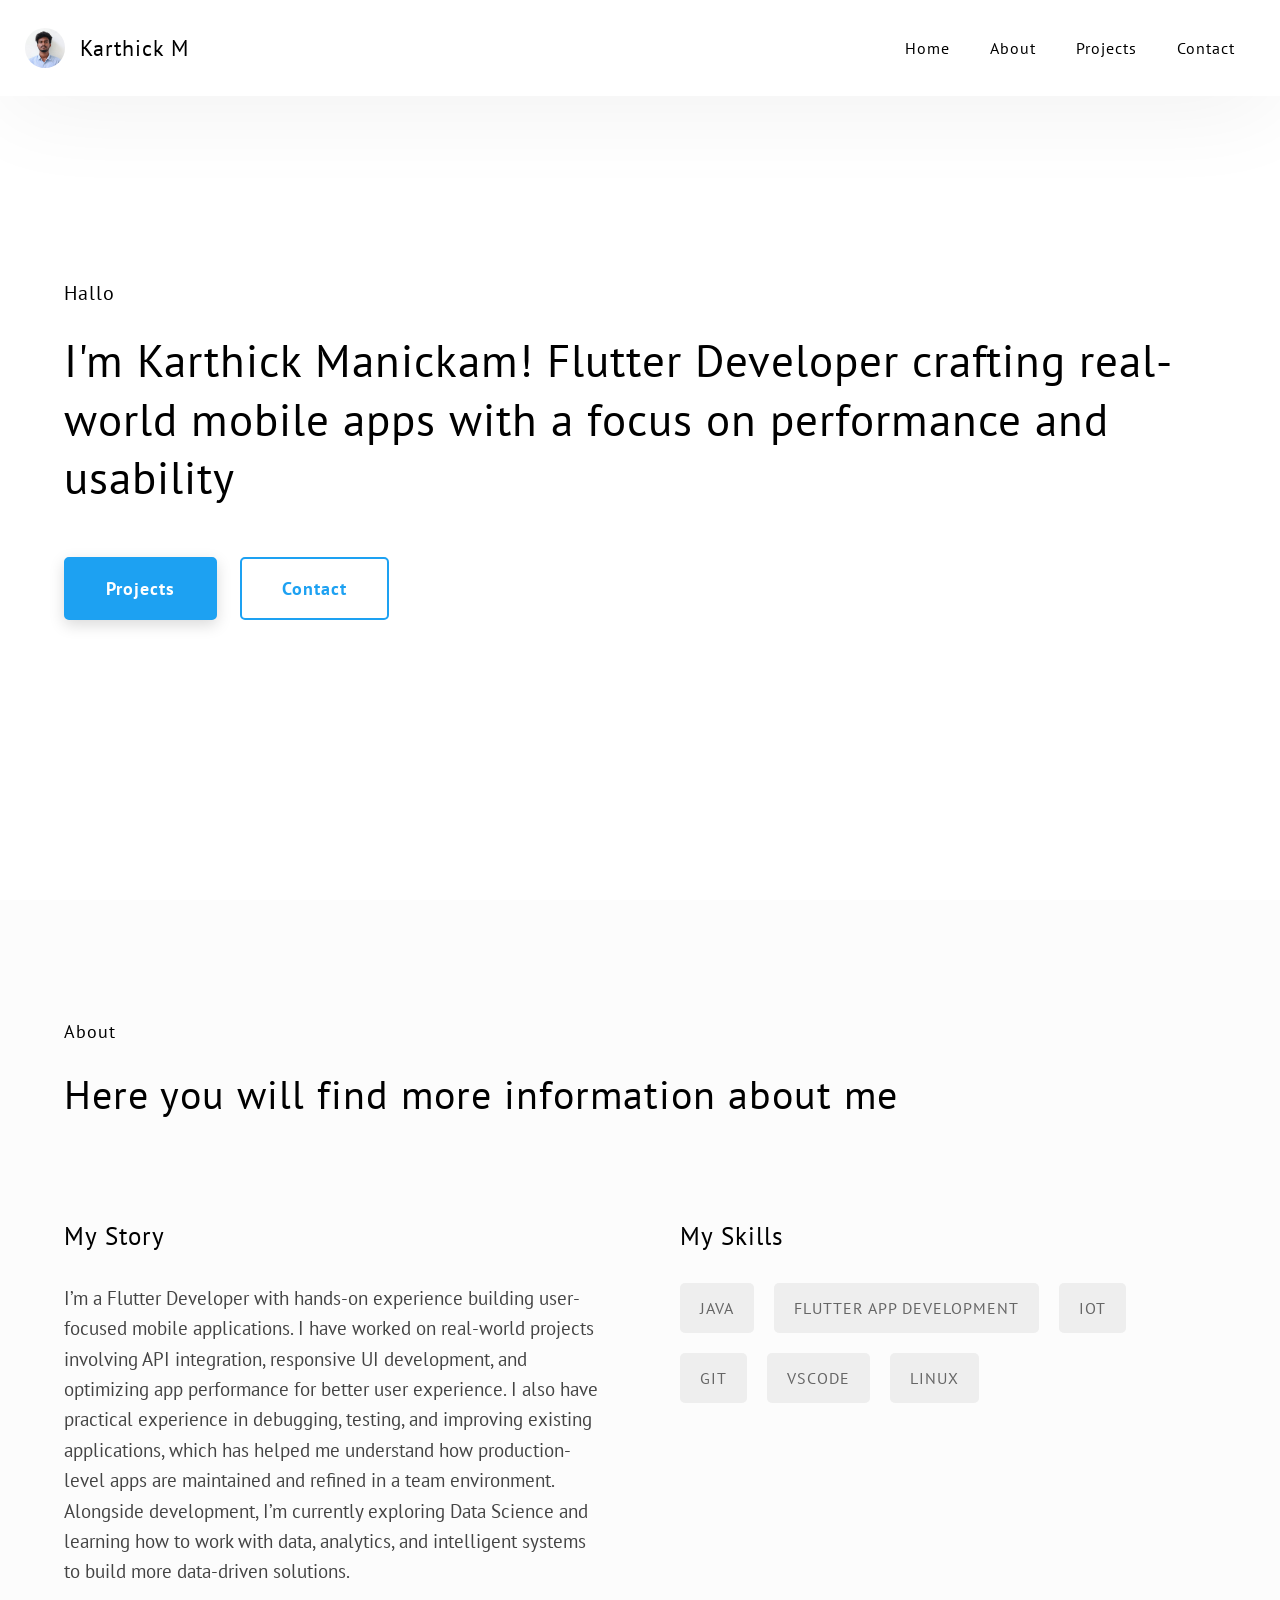
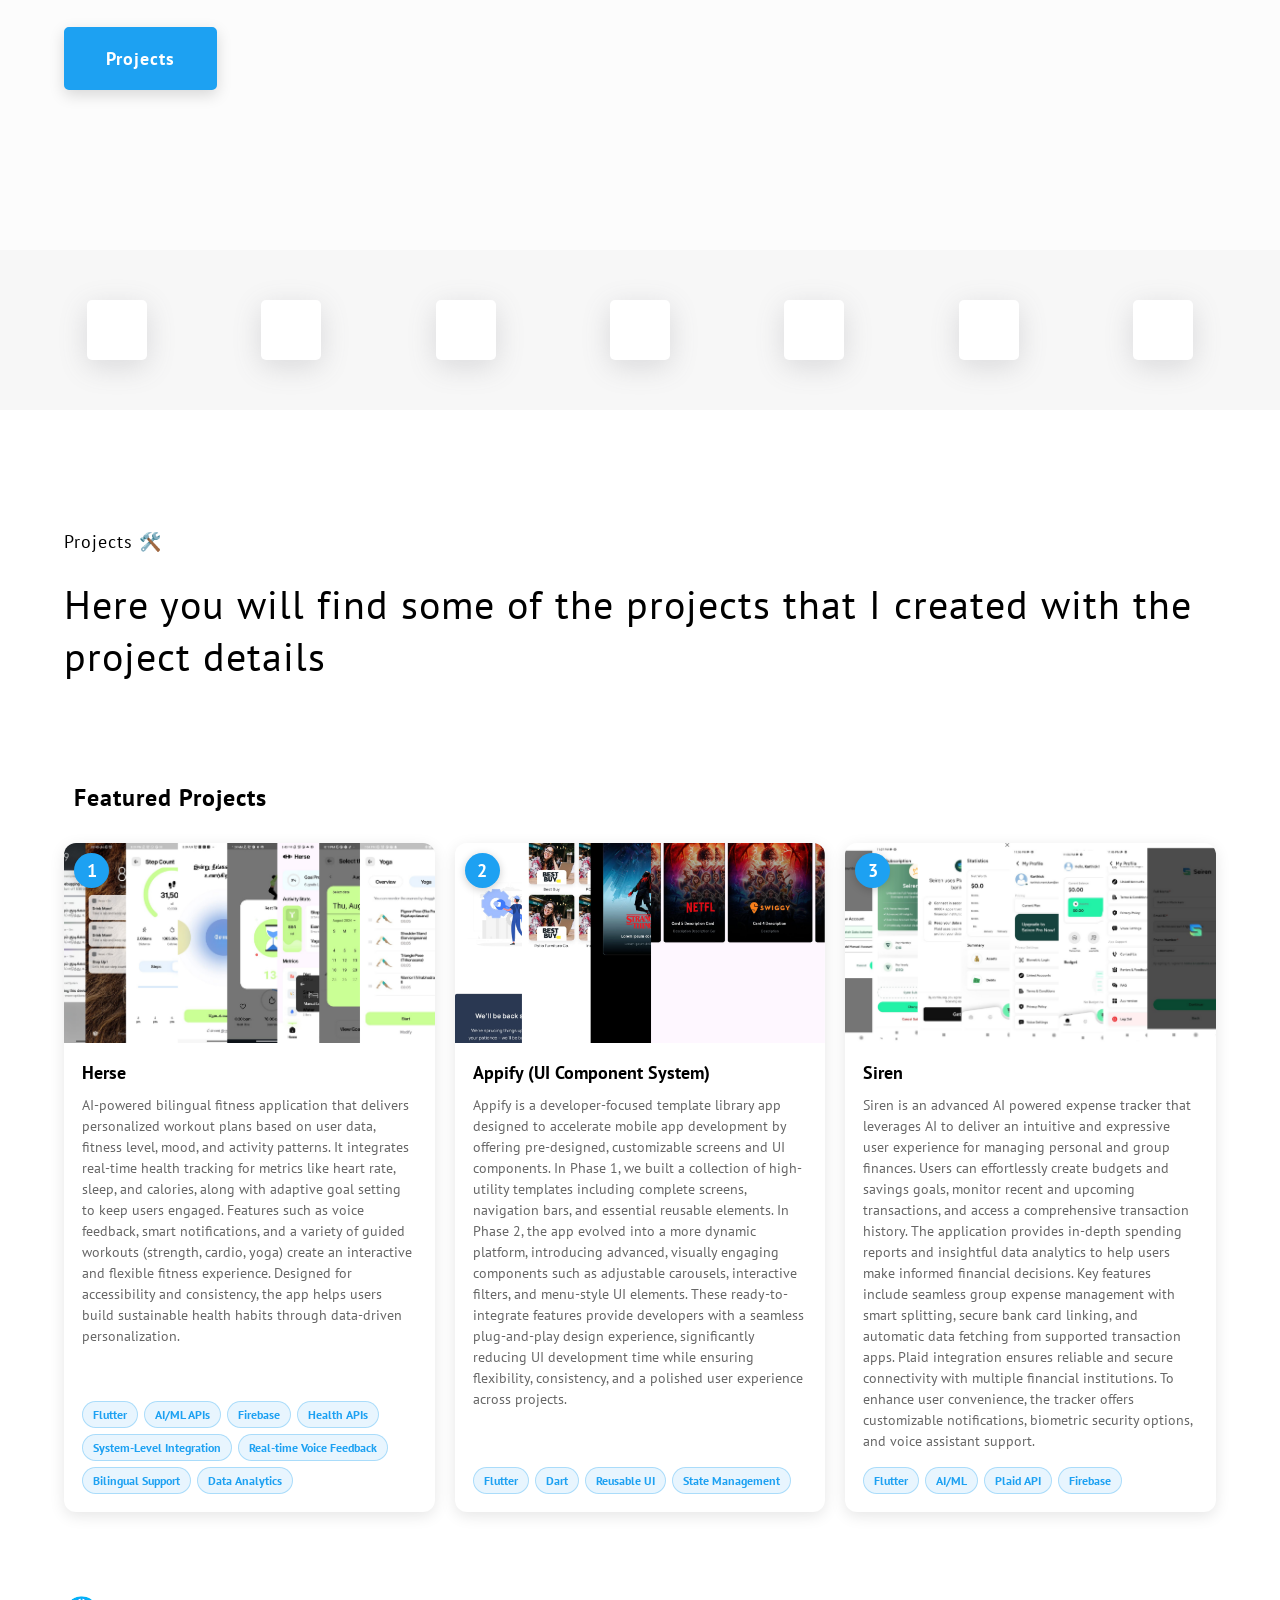
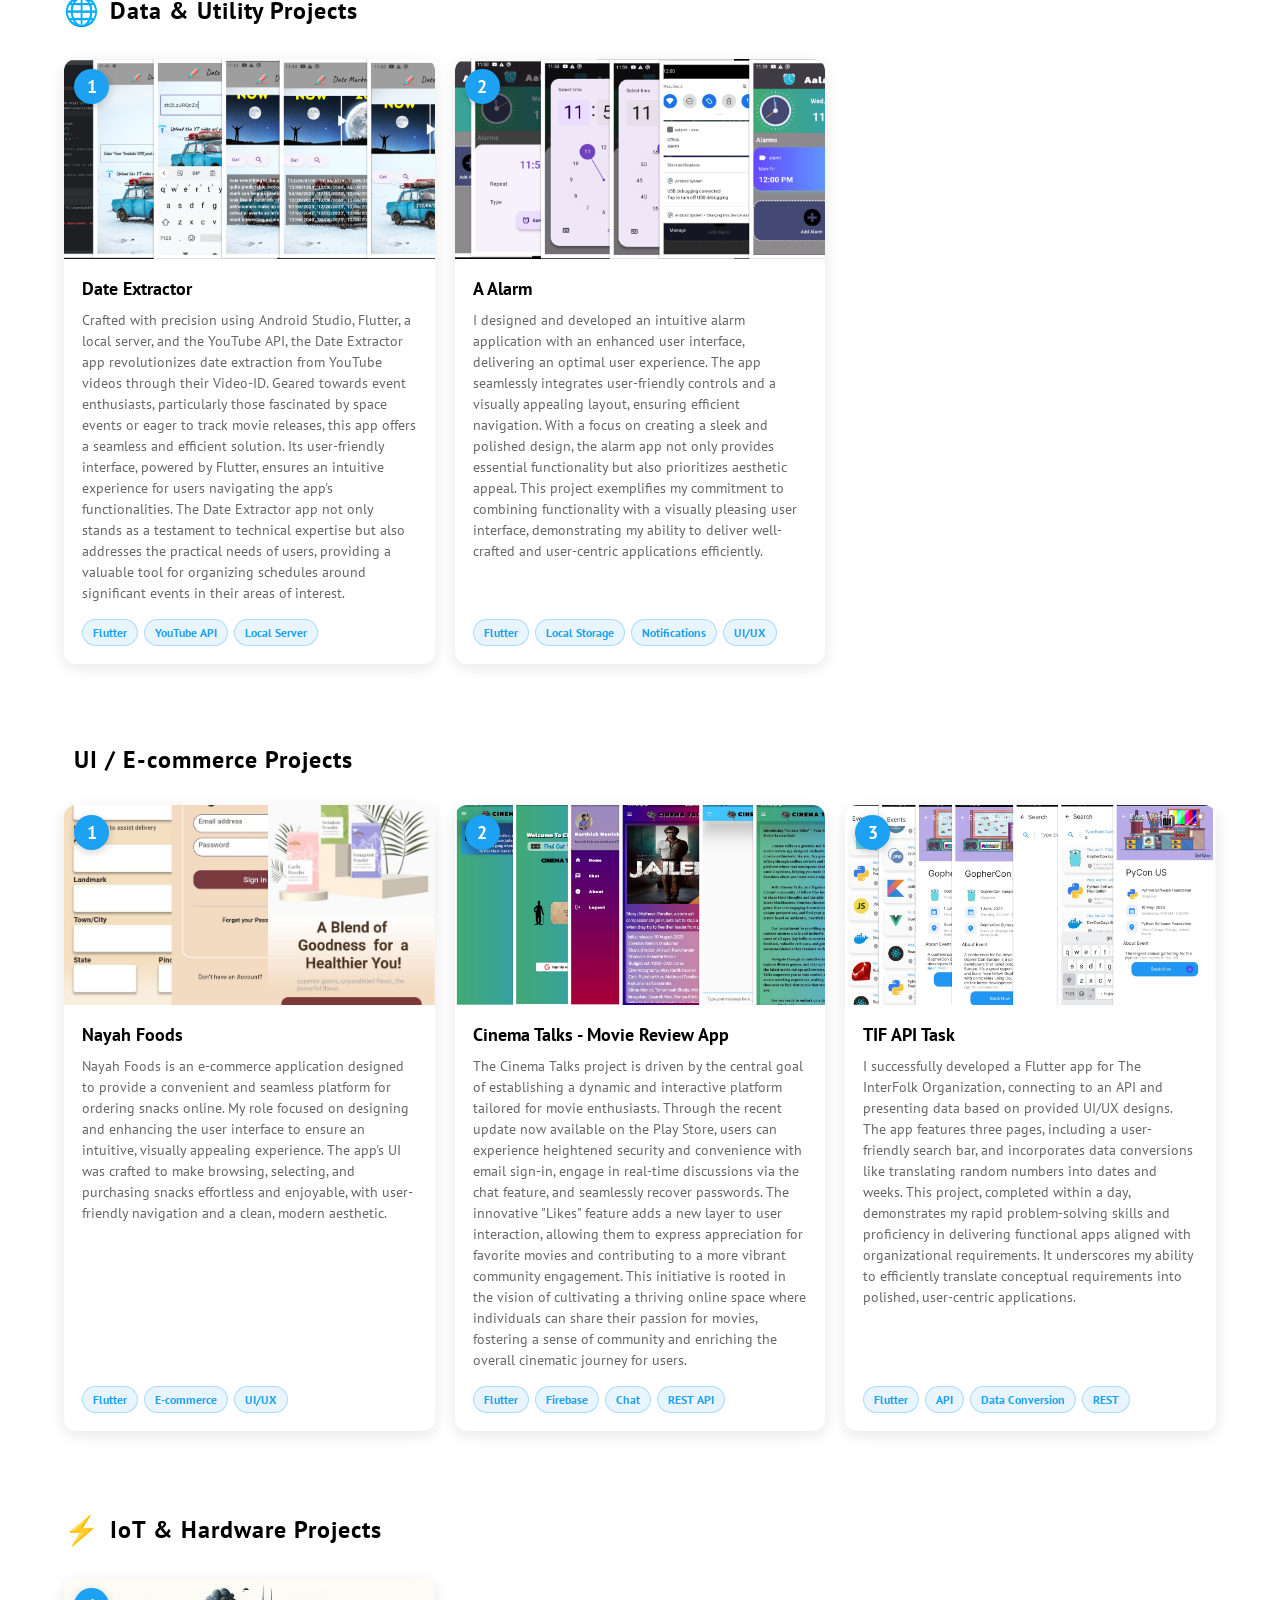
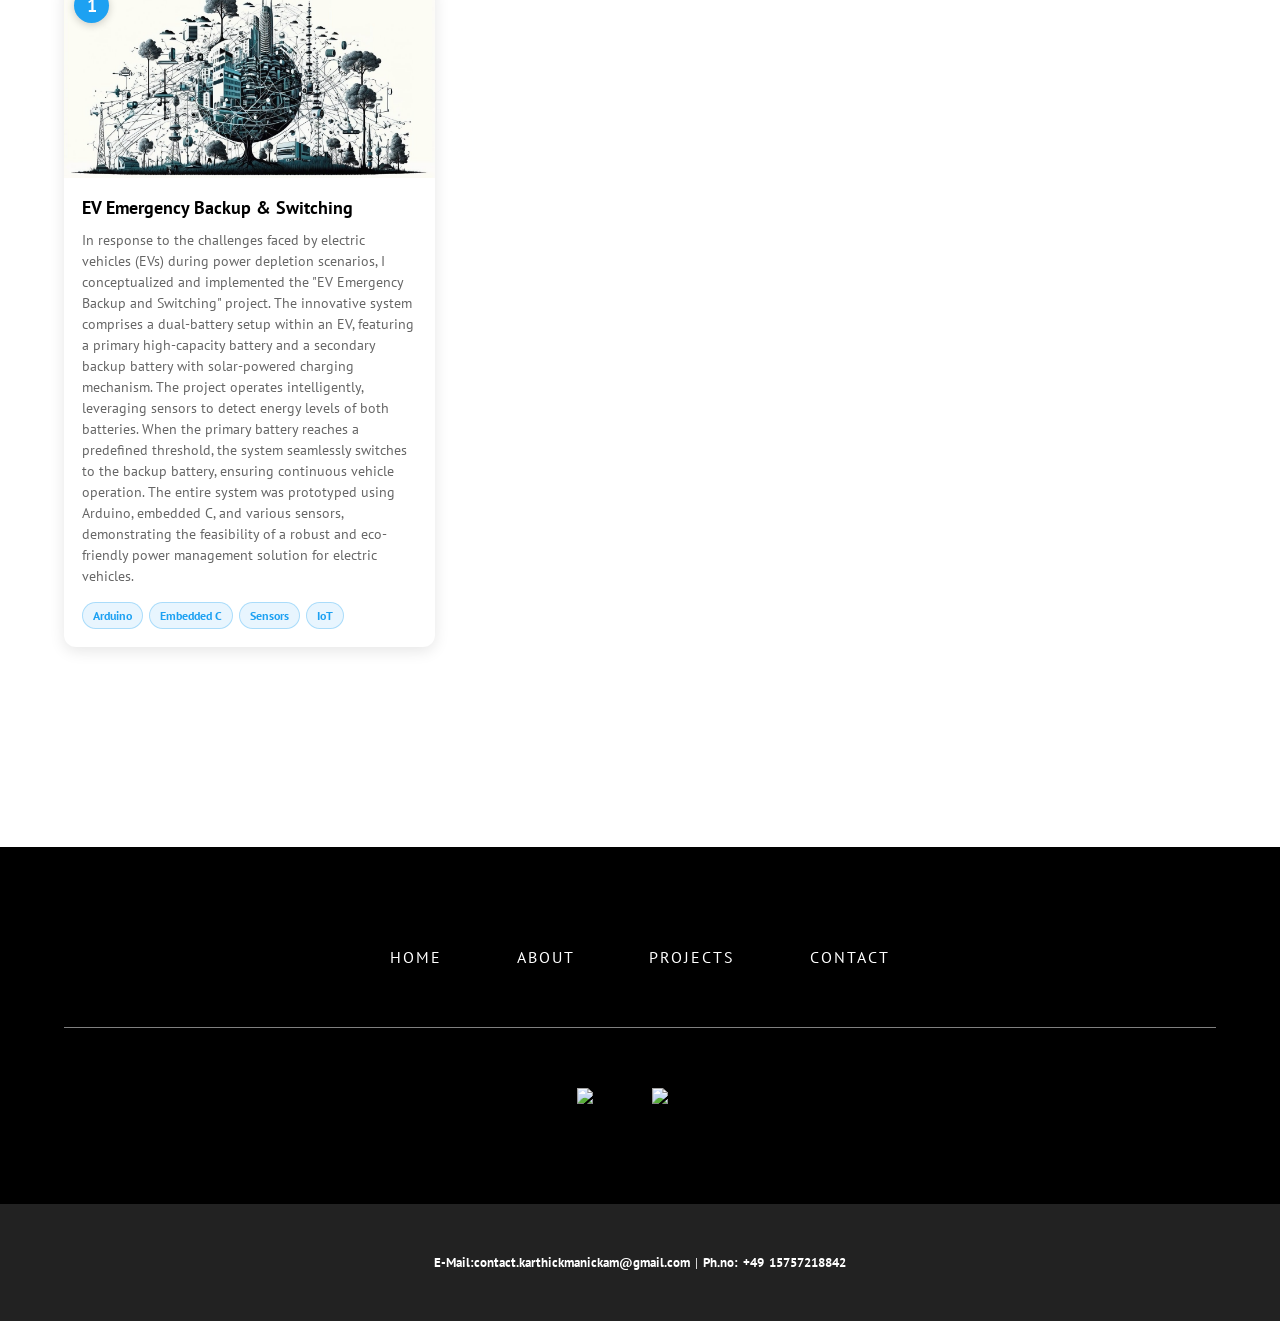
==== commit df220702: "Removed playstore button" ====
--- a/WowFolio-main/firehost/public/index.html
+++ b/WowFolio-main/firehost/public/index.html
@@ -365,9 +365,9 @@
           <a href="https://github.com/karthickmanickam77" class="main-footer__social-link">
             <img src="https://d33wubrfki0l68.cloudfront.net/5557d5a11584d7201a38ee1a95200f57a4cc0f88/15085/assets/png/github-ico.png" alt="GitHub" class="main-footer__social-link-icon" />
           </a>
-          <a href="https://play.google.com/store/apps/developer?id=KARTHICK+MANICKAM" class="main-footer__social-link">
-            <img src="./assets/icons8-play-store-50 (2).png" alt="Play Store" class="main-footer__social-link-icon" />
-          </a>
+<!--          <a href="https://play.google.com/store/apps/developer?id=KARTHICK+MANICKAM" class="main-footer__social-link">-->
+<!--            <img src="./assets/icons8-play-store-50 (2).png" alt="Play Store" class="main-footer__social-link-icon" />-->
+<!--          </a>-->
           <a href="https://www.linkedin.com/in/karthick-manickam-dev/?utm_source=share&utm_campaign=share_via&utm_content=profile&utm_medium=android_app" class="main-footer__social-link">
             <img src="https://d33wubrfki0l68.cloudfront.net/7f29579dde49e02480372aa49f7189c5536b0118/34b92/assets/png/linkedin-ico.png" alt="LinkedIn" class="main-footer__social-link-icon" />
           </a>
--- a/WowFolio-main/firehost/public/style.css
+++ b/WowFolio-main/firehost/public/style.css
@@ -951,8 +951,8 @@
 .main-footer__socials {
   display: flex;
   align-content: center;
-  justify-content: space-between;
-  max-width: 25rem;
+  justify-content: center;
+  gap: 3rem;
   margin: auto;
   margin-top: 6rem;
 }
